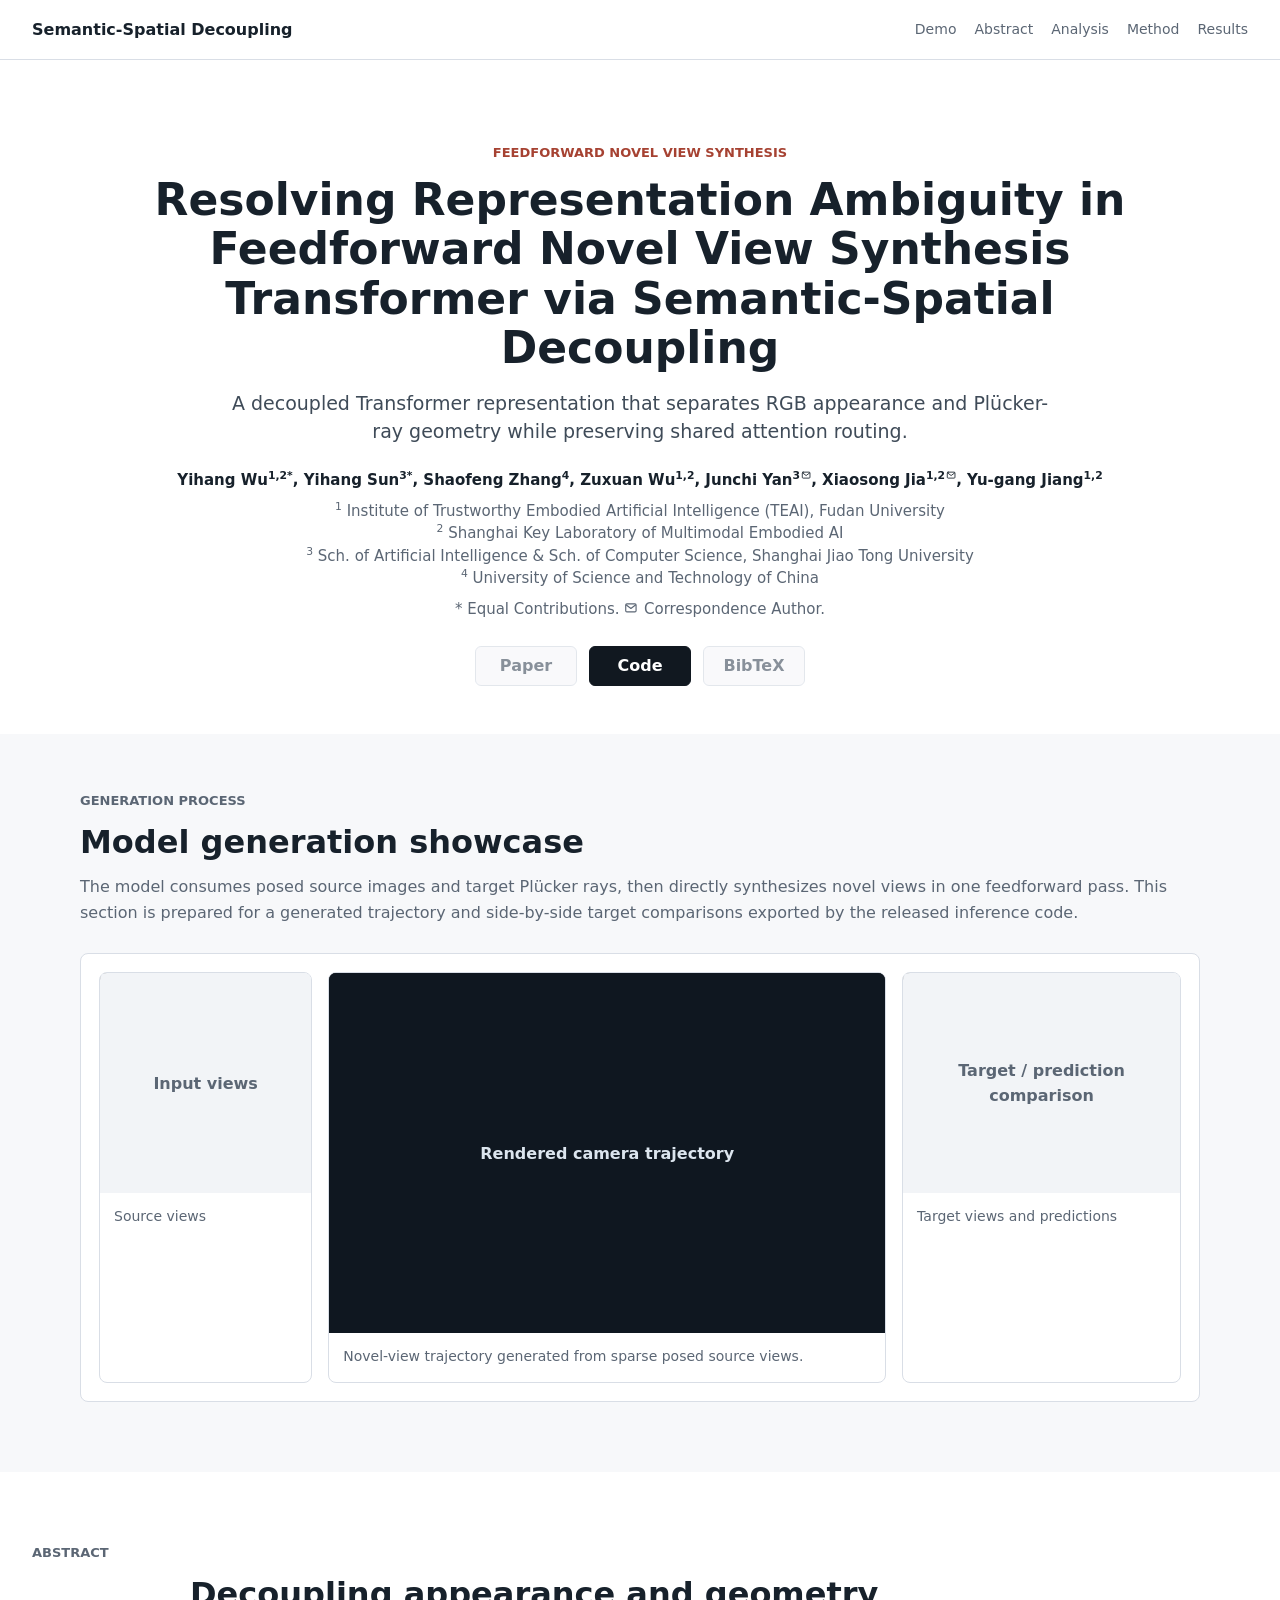
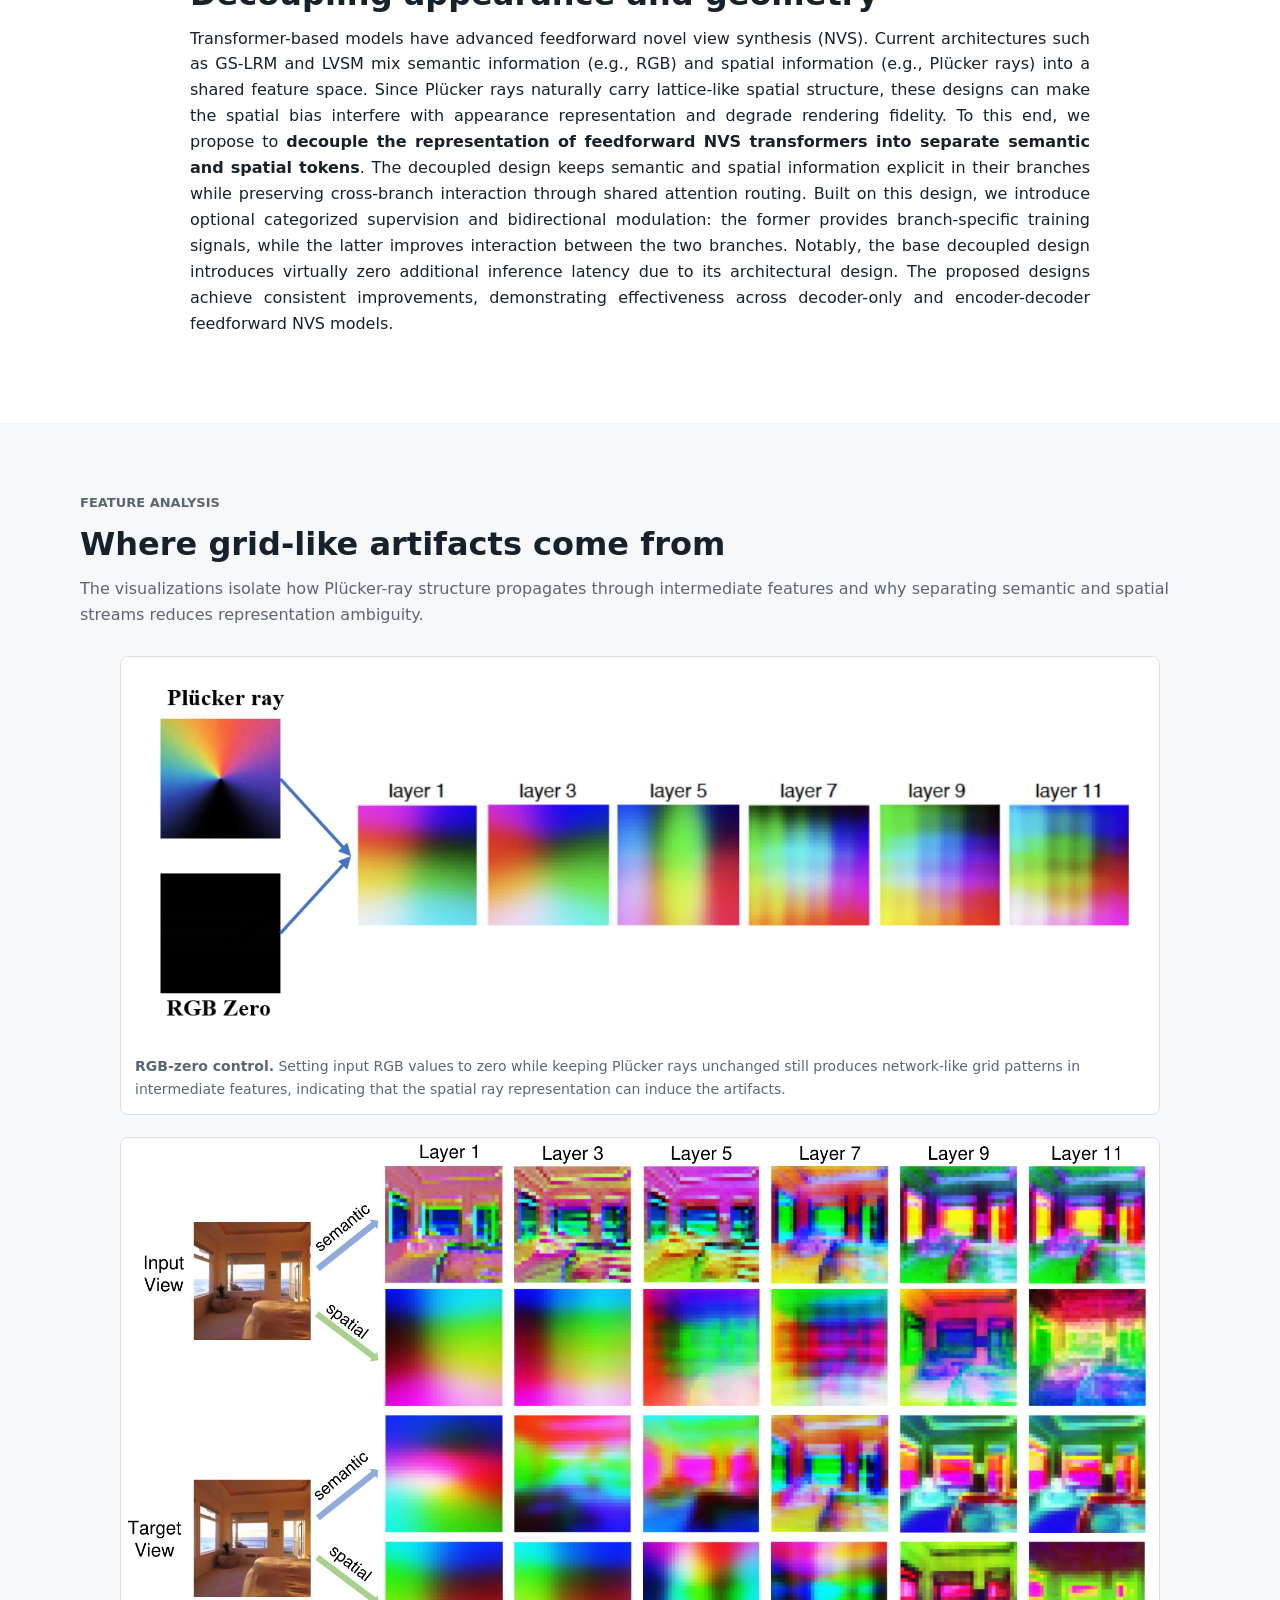
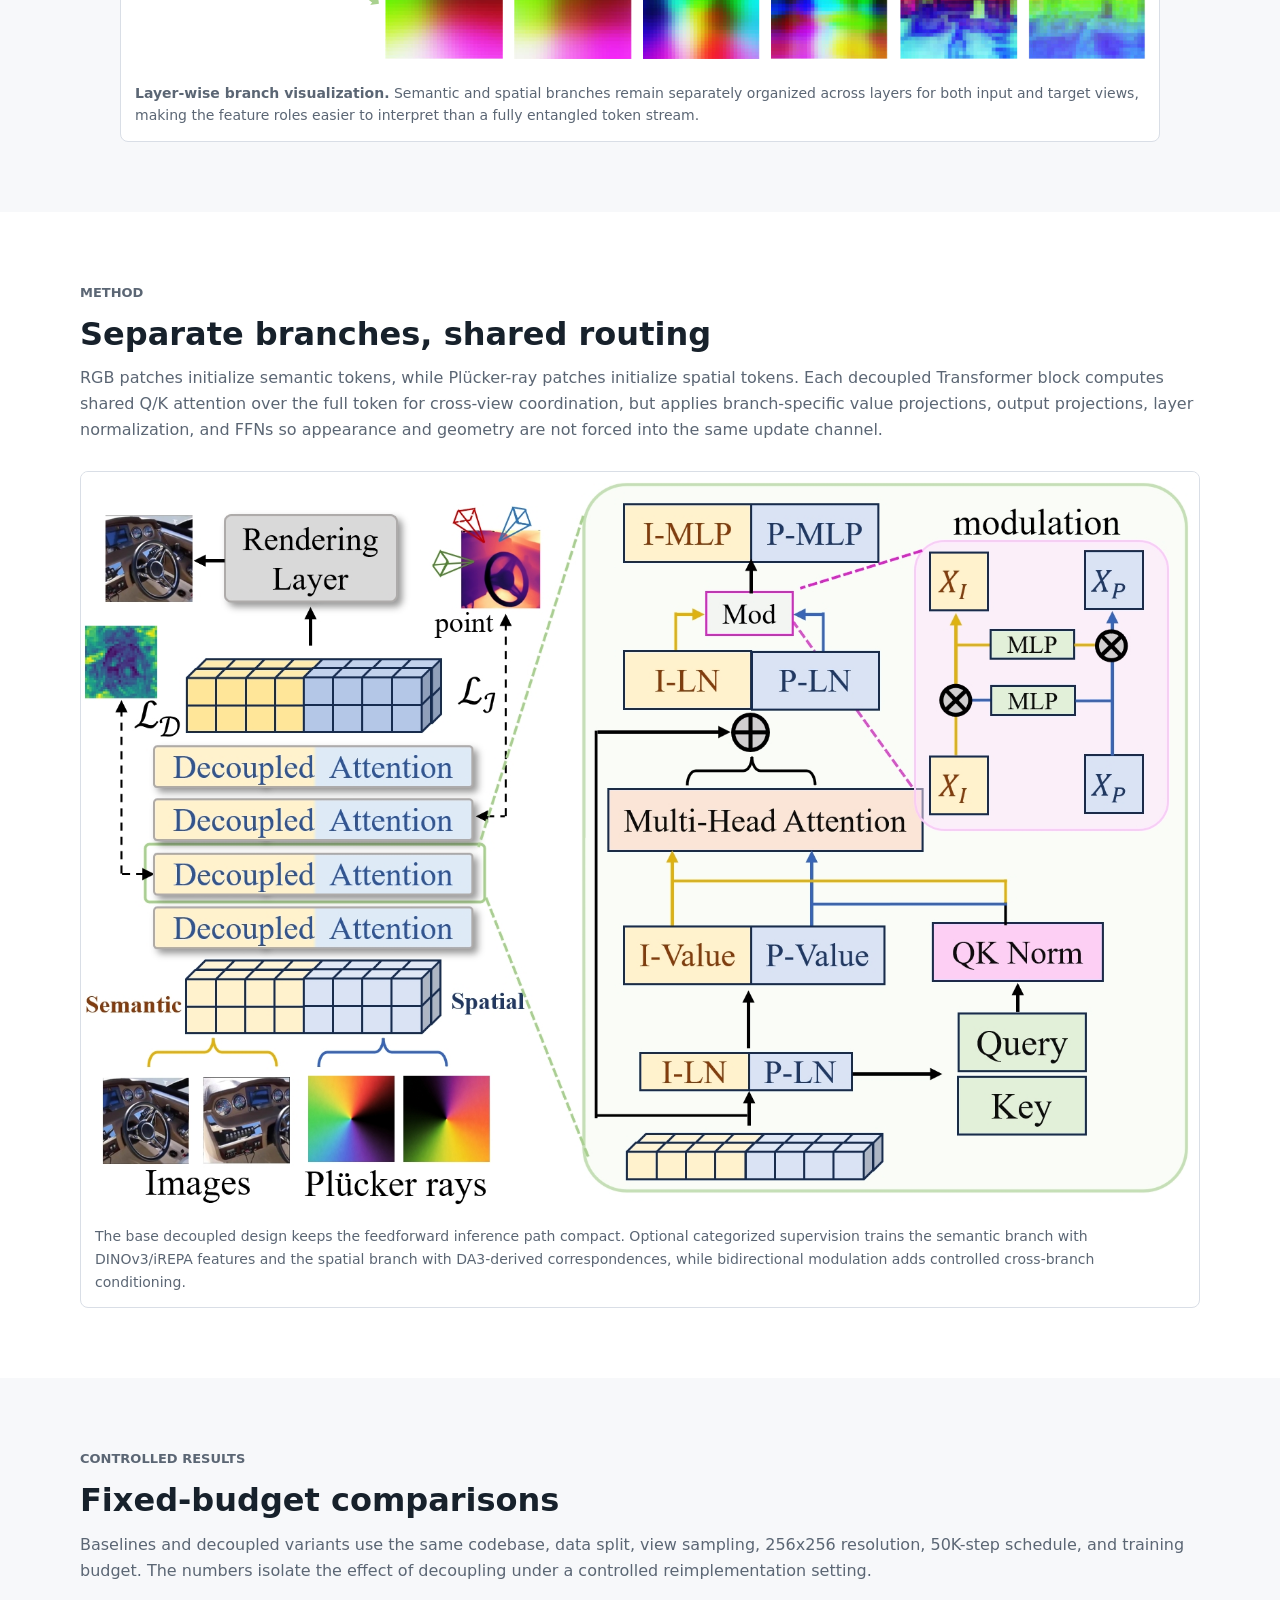
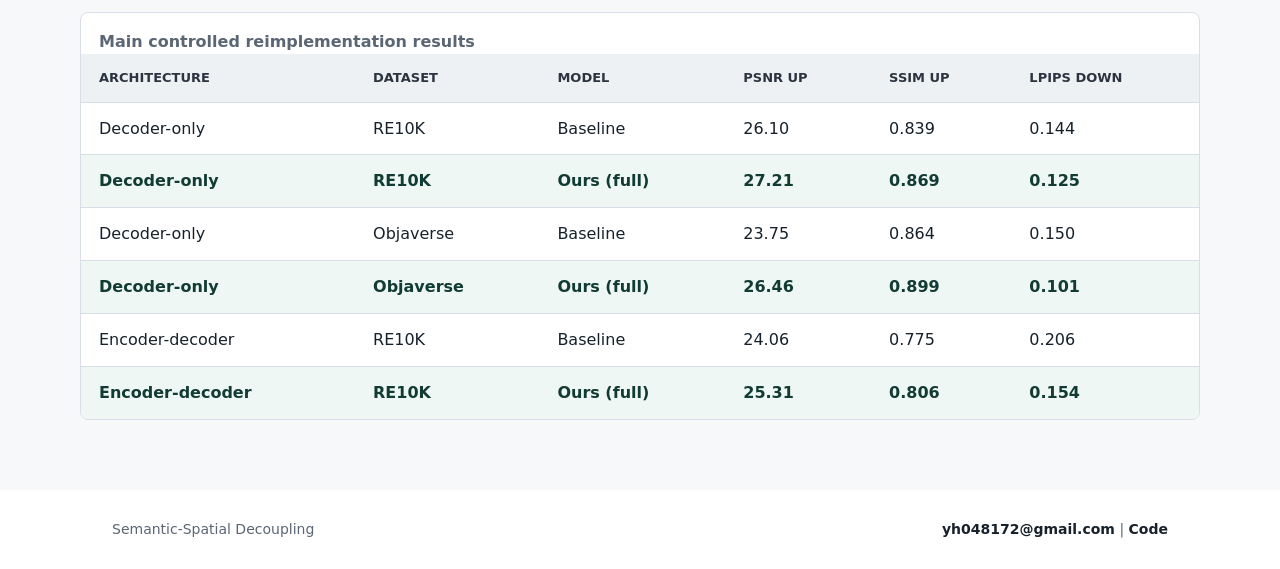
==== index.html @ 963e6663 "docs: publish simplified demo page" ====
<!doctype html>
<html lang="en">
  <head>
    <meta charset="utf-8">
    <meta name="viewport" content="width=device-width, initial-scale=1">
    <title>Semantic-Spatial Decoupling</title>
    <meta
      name="description"
      content="Semantic-Spatial Decoupling in feedforward novel view synthesis transformers."
    >
    <link rel="icon" href="data:,">
    <link rel="stylesheet" href="style.css">
  </head>
  <body>
    <header class="site-header" aria-label="Site navigation">
      <a class="brand" href="#top">Semantic-Spatial Decoupling</a>
      <nav>
        <a href="#demo">Demo</a>
        <a href="#abstract">Abstract</a>
        <a href="#analysis">Analysis</a>
        <a href="#method">Method</a>
        <a href="#results">Results</a>
      </nav>
    </header>

    <main id="top">
      <section class="hero" aria-labelledby="hero-title">
        <div class="hero-inner">
          <p class="eyebrow">Feedforward novel view synthesis</p>
          <h1 id="hero-title">
            Resolving Representation Ambiguity in Feedforward Novel View Synthesis Transformer via Semantic-Spatial Decoupling
          </h1>
          <p class="subtitle">
            A decoupled Transformer representation that separates RGB appearance and Pl&uuml;cker-ray geometry while preserving shared attention routing.
          </p>
          <div class="author-block" aria-label="Authors and affiliations">
            <p class="author-list">
              Yihang Wu<sup>1,2*</sup>, Yihang Sun<sup>3*</sup>, Shaofeng Zhang<sup>4</sup>, Zuxuan Wu<sup>1,2</sup>, Junchi Yan<sup>3<span class="corr-envelope" aria-label="Correspondence Author"><svg viewBox="0 0 24 24" aria-hidden="true"><rect x="3" y="5" width="18" height="14" rx="2"></rect><path d="M4 7l8 6 8-6"></path></svg></span></sup>, Xiaosong Jia<sup>1,2<span class="corr-envelope" aria-label="Correspondence Author"><svg viewBox="0 0 24 24" aria-hidden="true"><rect x="3" y="5" width="18" height="14" rx="2"></rect><path d="M4 7l8 6 8-6"></path></svg></span></sup>, Yu-gang Jiang<sup>1,2</sup>
            </p>
            <p class="affiliation-list">
              <sup>1</sup> Institute of Trustworthy Embodied Artificial Intelligence (TEAI), Fudan University<br>
              <sup>2</sup> Shanghai Key Laboratory of Multimodal Embodied AI<br>
              <sup>3</sup> Sch. of Artificial Intelligence &amp; Sch. of Computer Science, Shanghai Jiao Tong University<br>
              <sup>4</sup> University of Science and Technology of China
            </p>
            <p class="contribution-note">* Equal Contributions. <span class="corr-envelope note-envelope" aria-label="Correspondence Author"><svg viewBox="0 0 24 24" aria-hidden="true"><rect x="3" y="5" width="18" height="14" rx="2"></rect><path d="M4 7l8 6 8-6"></path></svg></span> Correspondence Author.</p>
          </div>
          <div class="hero-actions" aria-label="Project links">
            <button class="action secondary" type="button" disabled>Paper</button>
            <a class="action primary" href="https://github.com/hangzay/ssd_lvsm">Code</a>
            <button class="action secondary" type="button" disabled>BibTeX</button>
          </div>
        </div>
      </section>

      <section id="demo" class="section demo-section">
        <div class="section-heading">
          <p class="section-kicker">Generation Process</p>
          <h2>Model generation showcase</h2>
          <p>
            The model consumes posed source images and target Pl&uuml;cker rays, then directly synthesizes novel views in one feedforward pass. This section is prepared for a generated trajectory and side-by-side target comparisons exported by the released inference code.
          </p>
        </div>
        <div class="demo-shell" aria-label="Generation process viewer">
          <div class="demo-grid">
            <figure class="media-card input-card">
              <div class="media-surface image-surface">
                <img id="demoInput" alt="Input source views">
                <div class="media-placeholder" id="demoInputPlaceholder">Input views</div>
              </div>
              <figcaption>Source views</figcaption>
            </figure>
            <figure class="media-card video-card">
              <div class="media-surface video-surface">
                <video id="demoVideo" controls muted loop playsinline></video>
                <div class="media-placeholder" id="demoVideoPlaceholder">Rendered camera trajectory</div>
              </div>
              <figcaption id="demoCaption">Novel-view generation</figcaption>
            </figure>
            <figure class="media-card comparison-card">
              <div class="media-surface image-surface">
                <img id="demoComparison" alt="Ground truth and prediction comparison">
                <div class="media-placeholder" id="demoComparisonPlaceholder">Target / prediction comparison</div>
              </div>
              <figcaption>Target views and predictions</figcaption>
            </figure>
          </div>
        </div>
      </section>

      <section id="abstract" class="section narrow">
        <p class="section-kicker">Abstract</p>
        <h2>Decoupling appearance and geometry</h2>
        <p class="abstract-text">
          Transformer-based models have advanced feedforward novel view synthesis (NVS). Current architectures such as GS-LRM and LVSM mix semantic information (e.g., RGB) and spatial information (e.g., Pl&uuml;cker rays) into a shared feature space. Since Pl&uuml;cker rays naturally carry lattice-like spatial structure, these designs can make the spatial bias interfere with appearance representation and degrade rendering fidelity. To this end, we propose to <strong>decouple the representation of feedforward NVS transformers into separate semantic and spatial tokens</strong>. The decoupled design keeps semantic and spatial information explicit in their branches while preserving cross-branch interaction through shared attention routing. Built on this design, we introduce optional categorized supervision and bidirectional modulation: the former provides branch-specific training signals, while the latter improves interaction between the two branches. Notably, the base decoupled design introduces virtually zero additional inference latency due to its architectural design. The proposed designs achieve consistent improvements, demonstrating effectiveness across decoder-only and encoder-decoder feedforward NVS models.
        </p>
      </section>

      <section id="analysis" class="section muted">
        <div class="section-heading">
          <p class="section-kicker">Feature Analysis</p>
          <h2>Where grid-like artifacts come from</h2>
          <p>
            The visualizations isolate how Pl&uuml;cker-ray structure propagates through intermediate features and why separating semantic and spatial streams reduces representation ambiguity.
          </p>
        </div>
        <div class="analysis-stack">
          <figure class="figure analysis-figure">
            <img src="assets/rgb0.png" alt="RGB-zero Plucker-ray control feature visualization">
            <figcaption>
              <strong>RGB-zero control.</strong> Setting input RGB values to zero while keeping Pl&uuml;cker rays unchanged still produces network-like grid patterns in intermediate features, indicating that the spatial ray representation can induce the artifacts.
            </figcaption>
          </figure>
          <figure class="figure analysis-figure">
            <img src="assets/full-vis.png" alt="Layer-wise semantic and spatial feature visualization">
            <figcaption>
              <strong>Layer-wise branch visualization.</strong> Semantic and spatial branches remain separately organized across layers for both input and target views, making the feature roles easier to interpret than a fully entangled token stream.
            </figcaption>
          </figure>
        </div>
      </section>

      <section id="method" class="section">
        <div class="section-heading">
          <p class="section-kicker">Method</p>
          <h2>Separate branches, shared routing</h2>
          <p>
            RGB patches initialize semantic tokens, while Pl&uuml;cker-ray patches initialize spatial tokens. Each decoupled Transformer block computes shared Q/K attention over the full token for cross-view coordination, but applies branch-specific value projections, output projections, layer normalization, and FFNs so appearance and geometry are not forced into the same update channel.
          </p>
        </div>
        <figure class="figure">
          <img src="assets/model.png" alt="Semantic-Spatial Decoupling architecture diagram">
          <figcaption>
            The base decoupled design keeps the feedforward inference path compact. Optional categorized supervision trains the semantic branch with DINOv3/iREPA features and the spatial branch with DA3-derived correspondences, while bidirectional modulation adds controlled cross-branch conditioning.
          </figcaption>
        </figure>
      </section>

      <section id="results" class="section muted">
        <div class="section-heading">
          <p class="section-kicker">Controlled Results</p>
          <h2>Fixed-budget comparisons</h2>
          <p>
            Baselines and decoupled variants use the same codebase, data split, view sampling, 256x256 resolution, 50K-step schedule, and training budget. The numbers isolate the effect of decoupling under a controlled reimplementation setting.
          </p>
        </div>

        <div class="table-wrap" role="region" aria-label="Main controlled reimplementation results" tabindex="0">
          <table>
            <caption>Main controlled reimplementation results</caption>
            <thead>
              <tr>
                <th>Architecture</th>
                <th>Dataset</th>
                <th>Model</th>
                <th>PSNR up</th>
                <th>SSIM up</th>
                <th>LPIPS down</th>
              </tr>
            </thead>
            <tbody>
              <tr>
                <td>Decoder-only</td>
                <td>RE10K</td>
                <td>Baseline</td>
                <td>26.10</td>
                <td>0.839</td>
                <td>0.144</td>
              </tr>
              <tr class="ours">
                <td>Decoder-only</td>
                <td>RE10K</td>
                <td>Ours (full)</td>
                <td>27.21</td>
                <td>0.869</td>
                <td>0.125</td>
              </tr>
              <tr>
                <td>Decoder-only</td>
                <td>Objaverse</td>
                <td>Baseline</td>
                <td>23.75</td>
                <td>0.864</td>
                <td>0.150</td>
              </tr>
              <tr class="ours">
                <td>Decoder-only</td>
                <td>Objaverse</td>
                <td>Ours (full)</td>
                <td>26.46</td>
                <td>0.899</td>
                <td>0.101</td>
              </tr>
              <tr>
                <td>Encoder-decoder</td>
                <td>RE10K</td>
                <td>Baseline</td>
                <td>24.06</td>
                <td>0.775</td>
                <td>0.206</td>
              </tr>
              <tr class="ours">
                <td>Encoder-decoder</td>
                <td>RE10K</td>
                <td>Ours (full)</td>
                <td>25.31</td>
                <td>0.806</td>
                <td>0.154</td>
              </tr>
            </tbody>
          </table>
        </div>
      </section>
    </main>

    <footer class="site-footer">
      <p>Semantic-Spatial Decoupling</p>
      <p>
        <a href="mailto:yh048172@gmail.com">yh048172@gmail.com</a>
        <span aria-hidden="true">|</span>
        <a href="https://github.com/hangzay/ssd_lvsm">Code</a>
      </p>
    </footer>
    <script src="demo.js"></script>
  </body>
</html>
---- style.css ----
:root {
  --bg: #ffffff;
  --surface: #f7f8fa;
  --surface-strong: #eef1f4;
  --line: #d9dee6;
  --text: #17212b;
  --muted: #5b6674;
  --muted-strong: #3f4b58;
  --green: #0b7564;
  --blue: #245fa8;
  --red: #a64232;
  --ink: #111820;
}

* {
  box-sizing: border-box;
}

html {
  scroll-behavior: smooth;
}

body {
  margin: 0;
  background: var(--bg);
  color: var(--text);
  font-family: Inter, ui-sans-serif, system-ui, -apple-system, BlinkMacSystemFont, "Segoe UI", sans-serif;
  font-size: 16px;
  line-height: 1.62;
}

a {
  color: inherit;
}

img,
video {
  display: block;
  max-width: 100%;
}

.site-header {
  position: sticky;
  top: 0;
  z-index: 20;
  display: flex;
  align-items: center;
  justify-content: space-between;
  gap: 24px;
  min-height: 60px;
  padding: 0 32px;
  background: rgba(255, 255, 255, 0.96);
  border-bottom: 1px solid var(--line);
  backdrop-filter: blur(10px);
}

.brand {
  flex: 0 0 auto;
  color: var(--text);
  font-weight: 800;
  text-decoration: none;
}

nav {
  display: flex;
  align-items: center;
  justify-content: flex-end;
  gap: 18px;
  color: var(--muted);
  font-size: 14px;
  white-space: nowrap;
}

nav a {
  text-decoration: none;
}

nav a:hover {
  color: var(--text);
}

.hero {
  padding: 82px 32px 48px;
  background: var(--bg);
}

.hero-inner,
.section > *,
.site-footer {
  max-width: 1120px;
  margin-left: auto;
  margin-right: auto;
}

.hero-inner {
  text-align: center;
}

.eyebrow,
.section-kicker {
  margin: 0 0 12px;
  color: var(--red);
  font-size: 13px;
  font-weight: 800;
  letter-spacing: 0;
  text-transform: uppercase;
}

h1,
h2,
h3,
p {
  margin-top: 0;
}

h1 {
  max-width: 1040px;
  margin: 0 auto 18px;
  font-size: 44px;
  line-height: 1.12;
  font-weight: 800;
}

.subtitle {
  max-width: 820px;
  margin: 0 auto 24px;
  color: var(--muted-strong);
  font-size: 19px;
  line-height: 1.45;
}

.author-block {
  max-width: 1000px;
  margin: 0 auto 26px;
  color: var(--muted);
  font-size: 15px;
  line-height: 1.5;
}

.author-list {
  margin-bottom: 8px;
  color: var(--text);
  font-weight: 750;
}

.author-list sup,
.affiliation-list sup {
  font-size: 0.72em;
  line-height: 0;
}

.corr-envelope {
  display: inline-flex;
  width: 0.95em;
  height: 0.95em;
  margin-left: 0.08em;
  vertical-align: -0.12em;
  color: currentColor;
}

.corr-envelope svg {
  width: 100%;
  height: 100%;
  fill: none;
  stroke: currentColor;
  stroke-width: 2;
  stroke-linecap: round;
  stroke-linejoin: round;
}

.note-envelope {
  width: 0.92em;
  height: 0.92em;
  margin: 0 0.08em 0 0;
  vertical-align: -0.08em;
}

.affiliation-list {
  margin-bottom: 8px;
}

.contribution-note {
  margin-bottom: 0;
}

.hero-actions {
  display: flex;
  flex-wrap: wrap;
  justify-content: center;
  gap: 12px;
}

.action {
  display: inline-flex;
  align-items: center;
  justify-content: center;
  min-width: 102px;
  min-height: 40px;
  padding: 0 18px;
  border: 1px solid var(--line);
  border-radius: 6px;
  font: inherit;
  font-weight: 750;
  text-decoration: none;
}

.action.primary {
  border-color: var(--ink);
  background: var(--ink);
  color: #ffffff;
}

.action.secondary {
  background: var(--surface);
  color: var(--muted);
  cursor: default;
}

.action:disabled {
  opacity: 0.72;
}

.section {
  padding: 70px 32px;
}

.section.narrow > * {
  max-width: 900px;
}

.muted {
  background: var(--surface);
}

.section-heading {
  margin-bottom: 28px;
}

h2 {
  margin-bottom: 12px;
  font-size: 32px;
  line-height: 1.2;
}

.section-heading p,
.section.narrow p {
  color: var(--muted);
}

.abstract-text {
  color: var(--text) !important;
  text-align: justify;
  text-justify: inter-word;
  hyphens: auto;
}

.demo-section {
  padding-top: 56px;
  background: var(--surface);
}

.demo-shell {
  border: 1px solid var(--line);
  border-radius: 8px;
  background: #ffffff;
  padding: 18px;
}

.demo-grid {
  display: grid;
  grid-template-columns: minmax(170px, 0.65fr) minmax(0, 1.7fr) minmax(190px, 0.85fr);
  gap: 16px;
  align-items: stretch;
}

.media-card {
  display: flex;
  min-width: 0;
  margin: 0;
  flex-direction: column;
  overflow: hidden;
  border: 1px solid var(--line);
  border-radius: 8px;
  background: #ffffff;
}

.media-surface {
  position: relative;
  display: flex;
  min-height: 220px;
  align-items: center;
  justify-content: center;
  overflow: hidden;
  background: #f2f4f7;
}

.video-surface {
  min-height: 360px;
  background: #0f1720;
}

.media-surface img,
.media-surface video {
  width: 100%;
  height: 100%;
  object-fit: contain;
}

.video-surface video {
  min-height: 360px;
  background: #0f1720;
}

.media-placeholder {
  position: absolute;
  inset: 0;
  display: flex;
  align-items: center;
  justify-content: center;
  padding: 20px;
  color: var(--muted);
  text-align: center;
  background: #f2f4f7;
  font-weight: 750;
}

.video-surface .media-placeholder {
  color: #dce5ee;
  background: #0f1720;
}

.media-surface.has-media .media-placeholder {
  display: none;
}

figcaption {
  padding: 12px 14px 14px;
  color: var(--muted);
  font-size: 14px;
}

.analysis-stack {
  display: grid;
  gap: 22px;
}

.figure {
  margin-top: 0;
  margin-bottom: 0;
  overflow: hidden;
  border: 1px solid var(--line);
  border-radius: 8px;
  background: #ffffff;
}

.figure img {
  width: 100%;
  background: #ffffff;
}

.analysis-figure:first-child img {
  padding: 18px;
}

.table-wrap {
  overflow-x: auto;
  border: 1px solid var(--line);
  border-radius: 8px;
  background: #ffffff;
}

table {
  width: 100%;
  min-width: 720px;
  border-collapse: collapse;
}

caption {
  padding: 16px 18px 0;
  text-align: left;
  color: var(--muted);
  font-weight: 750;
}

th,
td {
  padding: 13px 18px;
  border-bottom: 1px solid var(--line);
  text-align: left;
  vertical-align: top;
}

th {
  background: var(--surface-strong);
  color: #2c3440;
  font-size: 13px;
  text-transform: uppercase;
}

tbody tr:last-child td {
  border-bottom: 0;
}

.ours td {
  background: #eef7f3;
  color: #123b34;
  font-weight: 750;
}

.site-footer {
  display: flex;
  justify-content: space-between;
  gap: 24px;
  padding: 28px 32px;
  color: var(--muted);
  font-size: 14px;
}

.site-footer p {
  margin: 0;
}

.site-footer a {
  color: var(--text);
  font-weight: 750;
  text-decoration: none;
}

@media (max-width: 980px) {
  .demo-grid {
    grid-template-columns: 1fr;
  }

  .input-card,
  .comparison-card {
    max-width: none;
  }
}

@media (max-width: 900px) {
  .site-header {
    align-items: flex-start;
    flex-direction: column;
    padding: 14px 22px;
  }

  nav {
    width: 100%;
    flex-wrap: wrap;
    justify-content: flex-start;
    gap: 14px;
    white-space: normal;
  }

  .hero {
    padding: 64px 22px 42px;
  }

  .section {
    padding: 54px 22px;
  }

  h1 {
    font-size: 34px;
  }

  h2 {
    font-size: 27px;
  }

  .subtitle {
    font-size: 17px;
  }

  .site-footer {
    flex-direction: column;
  }
}

@media (max-width: 560px) {
  body {
    font-size: 15px;
  }

  .brand {
    line-height: 1.25;
  }

  nav {
    font-size: 13px;
  }

  h1 {
    font-size: 28px;
  }

  .action {
    min-width: 94px;
    min-height: 38px;
    padding: 0 14px;
  }

  .demo-shell {
    padding: 12px;
  }

  .video-surface,
  .video-surface video {
    min-height: 260px;
  }

  .abstract-text {
    text-align: left;
    hyphens: none;
  }

  th,
  td {
    padding: 11px 13px;
  }
}
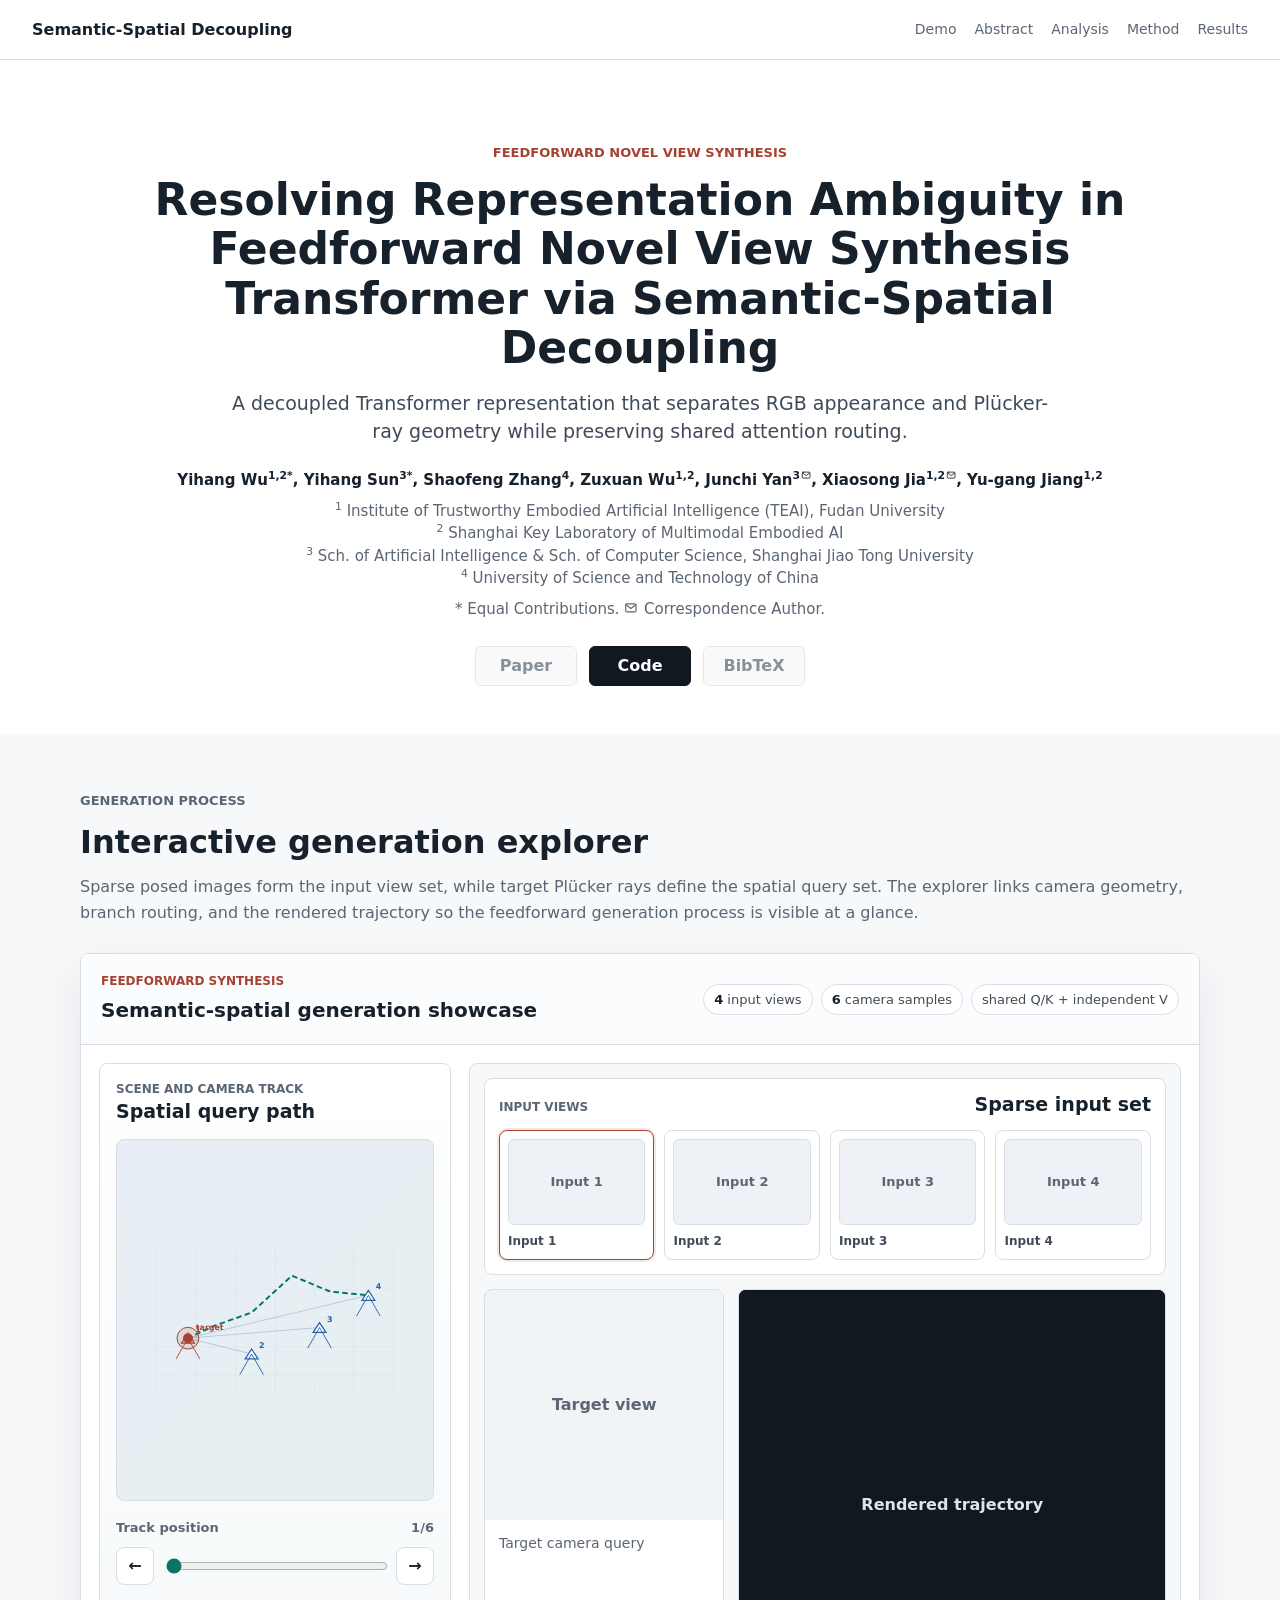
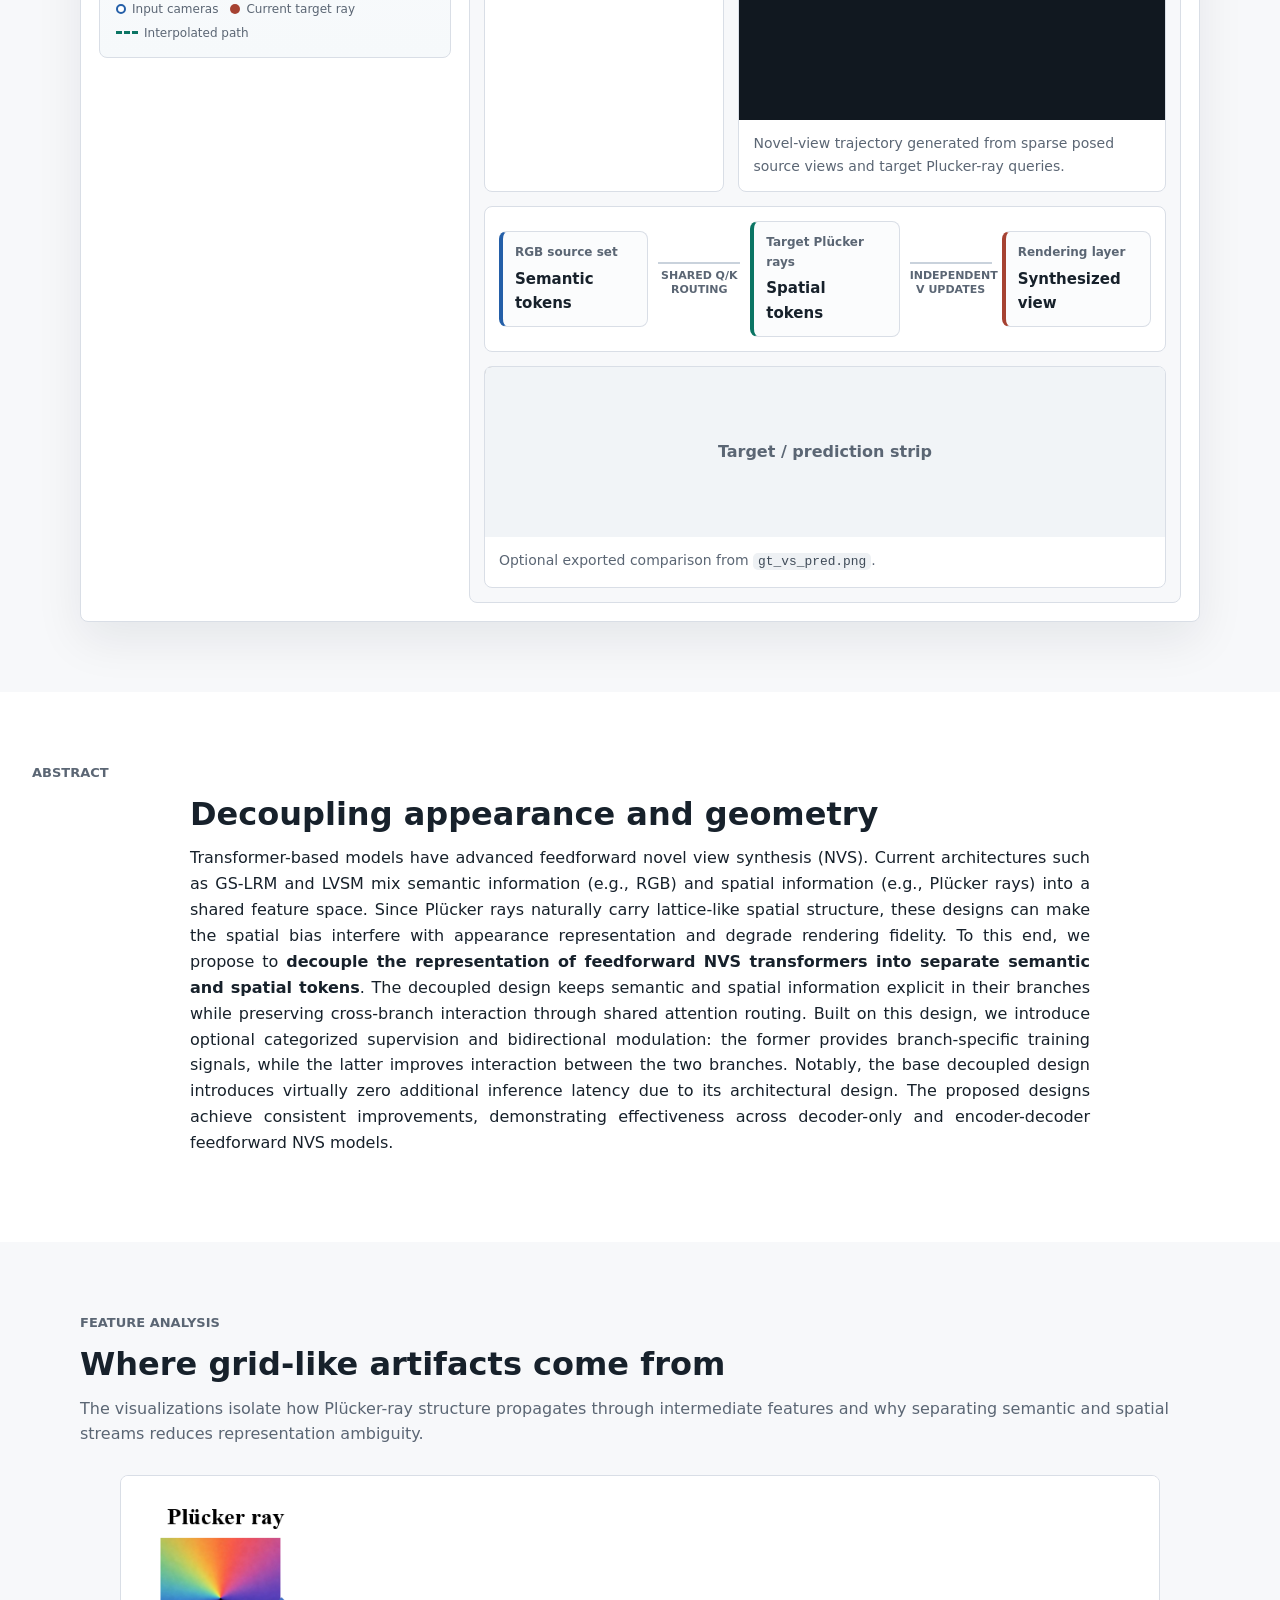
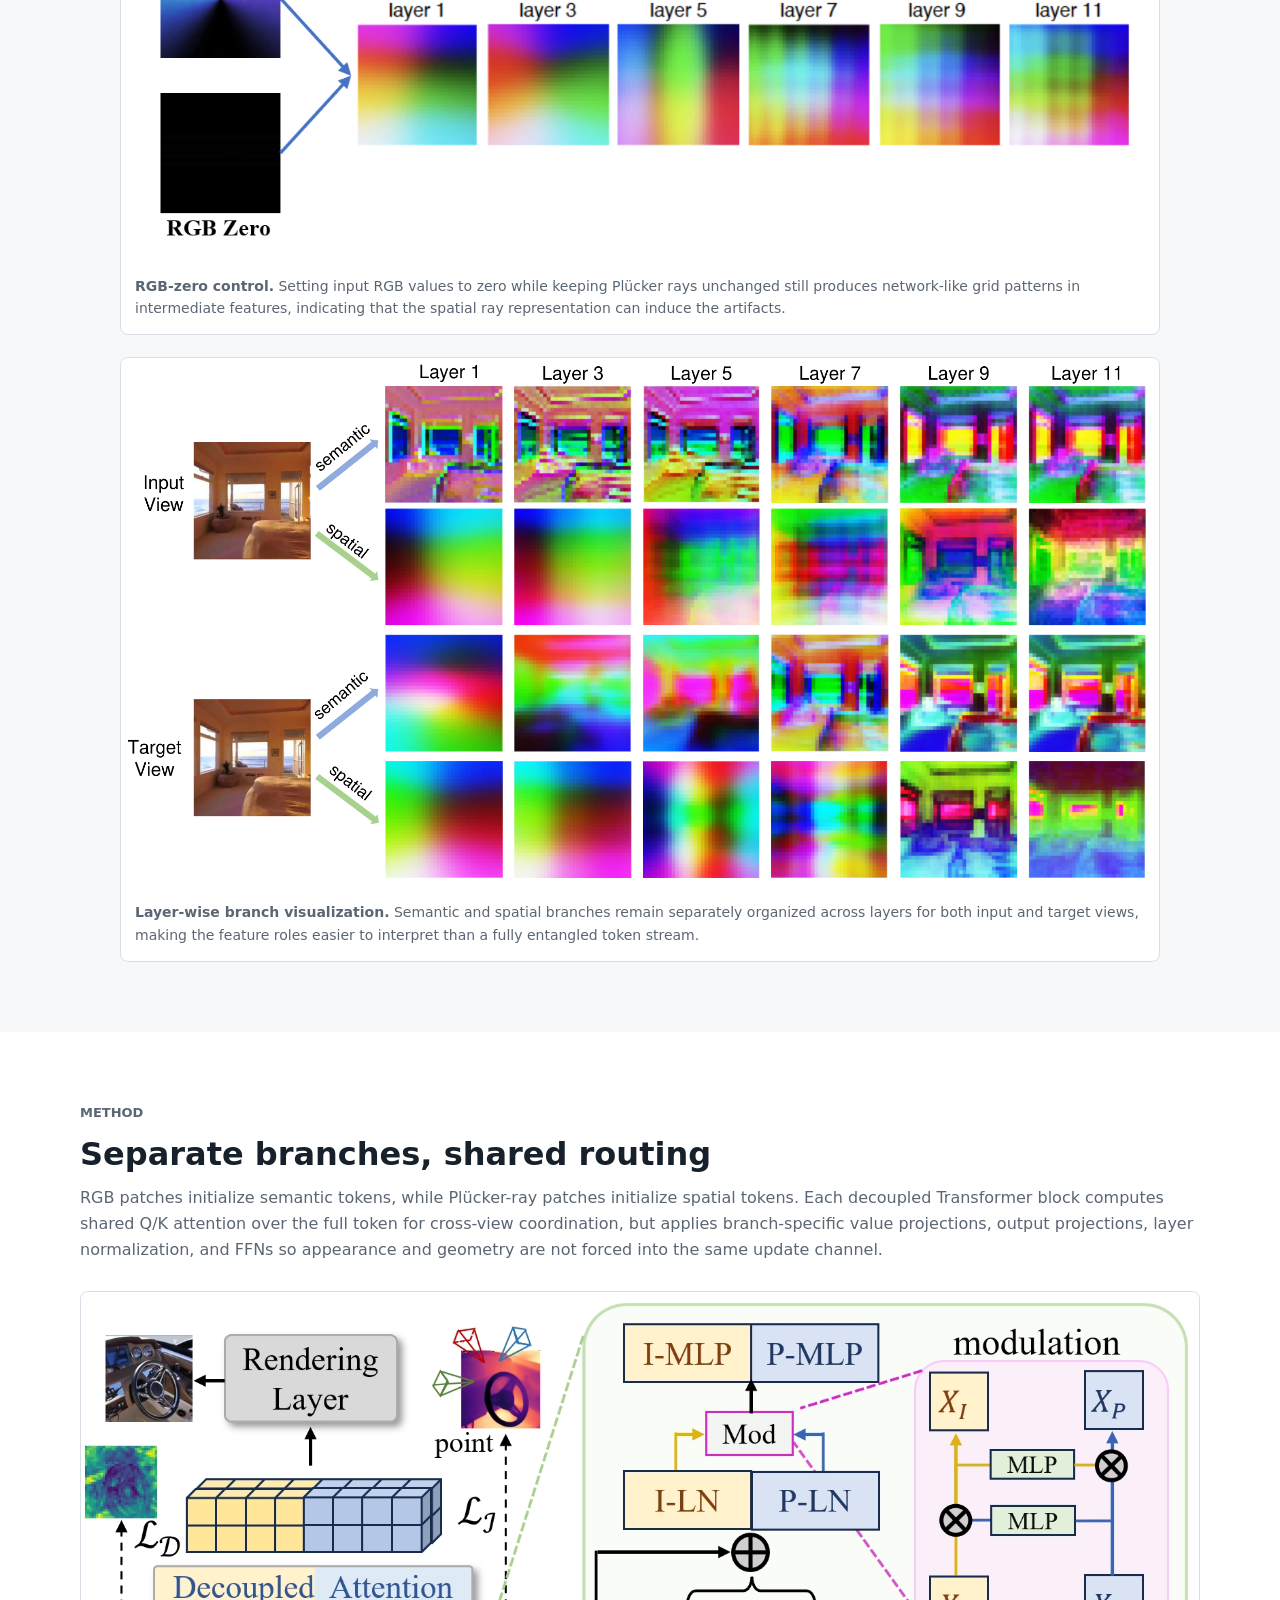
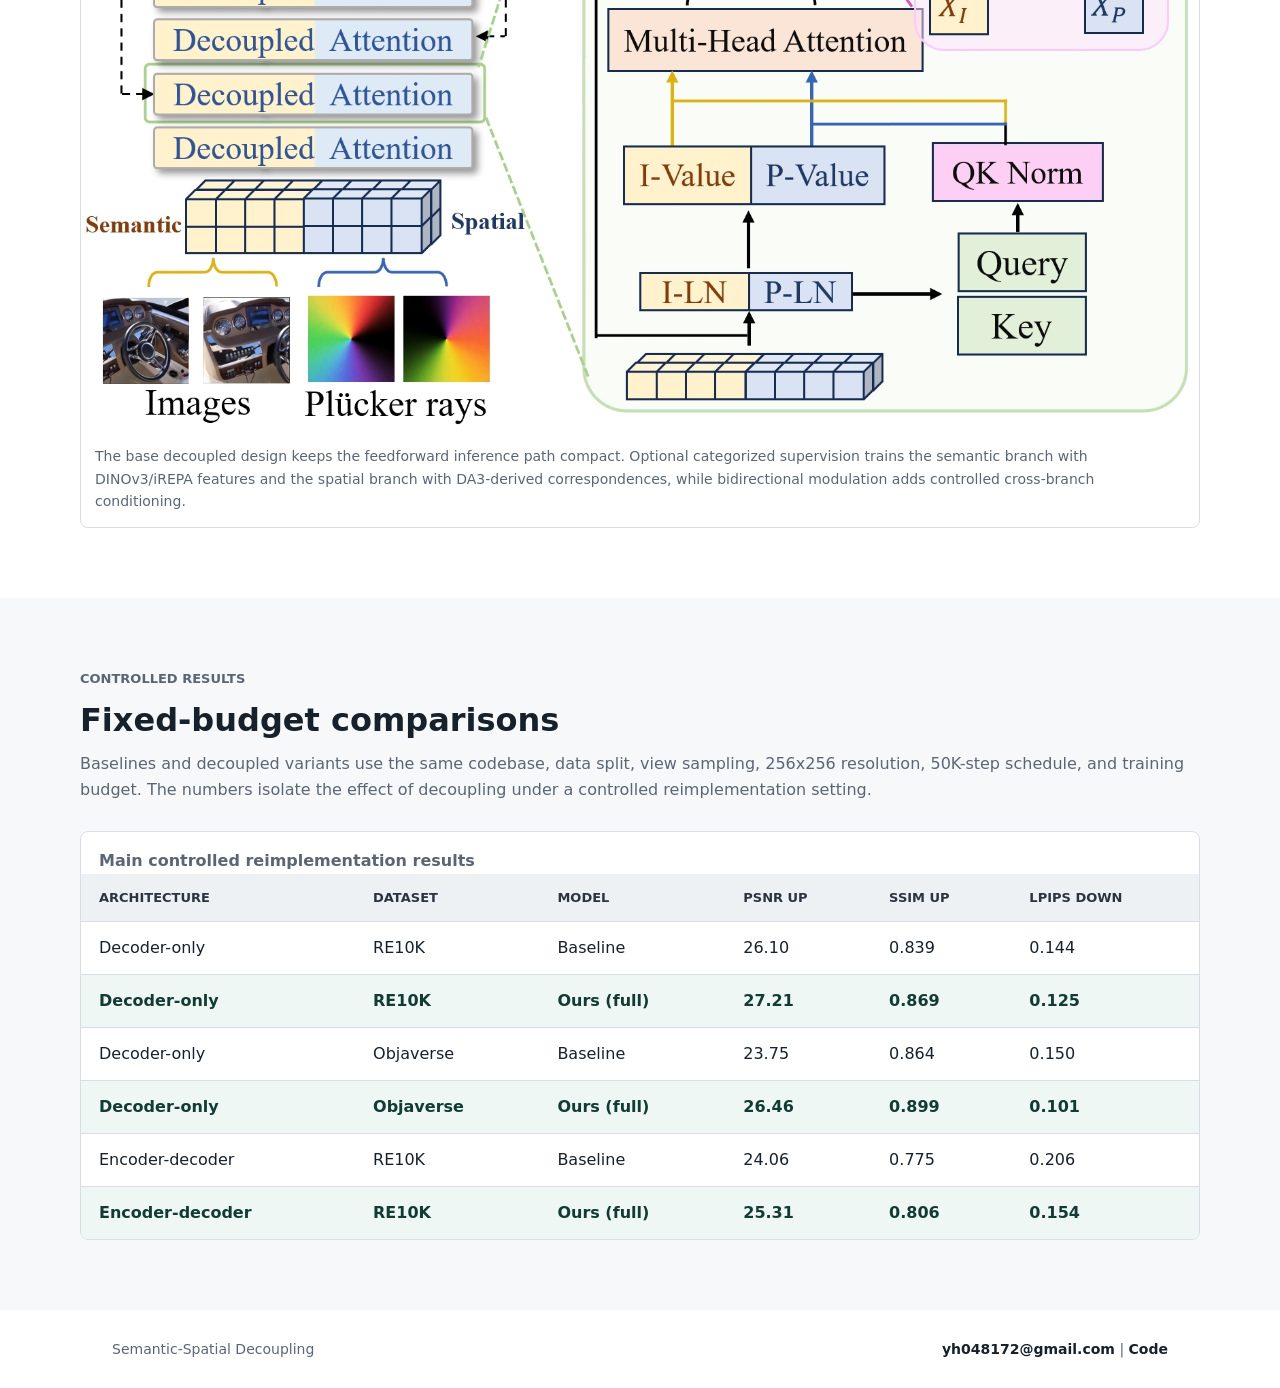
==== commit 7e389ee5: "docs: publish enhanced demo explorer" ====
--- a/index.html
+++ b/index.html
@@ -56,34 +56,105 @@
       <section id="demo" class="section demo-section">
         <div class="section-heading">
           <p class="section-kicker">Generation Process</p>
-          <h2>Model generation showcase</h2>
-          <p>
-            The model consumes posed source images and target Pl&uuml;cker rays, then directly synthesizes novel views in one feedforward pass. This section is prepared for a generated trajectory and side-by-side target comparisons exported by the released inference code.
-          </p>
-        </div>
-        <div class="demo-shell" aria-label="Generation process viewer">
-          <div class="demo-grid">
-            <figure class="media-card input-card">
-              <div class="media-surface image-surface">
-                <img id="demoInput" alt="Input source views">
-                <div class="media-placeholder" id="demoInputPlaceholder">Input views</div>
-              </div>
-              <figcaption>Source views</figcaption>
-            </figure>
-            <figure class="media-card video-card">
-              <div class="media-surface video-surface">
-                <video id="demoVideo" controls muted loop playsinline></video>
-                <div class="media-placeholder" id="demoVideoPlaceholder">Rendered camera trajectory</div>
-              </div>
-              <figcaption id="demoCaption">Novel-view generation</figcaption>
-            </figure>
-            <figure class="media-card comparison-card">
-              <div class="media-surface image-surface">
-                <img id="demoComparison" alt="Ground truth and prediction comparison">
-                <div class="media-placeholder" id="demoComparisonPlaceholder">Target / prediction comparison</div>
-              </div>
-              <figcaption>Target views and predictions</figcaption>
-            </figure>
+          <h2>Interactive generation explorer</h2>
+          <p>
+            Sparse posed images form the input view set, while target Pl&uuml;cker rays define the spatial query set. The explorer links camera geometry, branch routing, and the rendered trajectory so the feedforward generation process is visible at a glance.
+          </p>
+        </div>
+        <div class="generation-explorer" aria-label="Interactive generation explorer">
+          <div class="explorer-toolbar">
+            <div>
+              <p class="toolbar-label">Feedforward synthesis</p>
+              <p class="toolbar-title" id="demoTitle">Semantic-spatial generation showcase</p>
+            </div>
+            <div class="toolbar-stats" aria-label="Demo metadata">
+              <span><strong id="demoViewCount">0</strong> input views</span>
+              <span><strong id="demoFrameCount">0</strong> camera samples</span>
+              <span>shared Q/K + independent V</span>
+            </div>
+          </div>
+
+          <div class="explorer-layout">
+            <aside class="camera-panel" aria-label="Spatial camera visualization">
+              <div class="panel-heading">
+                <p class="panel-kicker">Scene and camera track</p>
+                <h3>Spatial query path</h3>
+              </div>
+              <div class="spatial-map">
+                <svg id="cameraMap" viewBox="0 0 640 420" role="img" aria-label="Camera positions and target trajectory"></svg>
+                <div class="map-placeholder" id="cameraMapPlaceholder">Camera geometry is drawn from the demo manifest.</div>
+              </div>
+              <div class="track-controls" aria-label="Track position controls">
+                <button class="icon-button" id="trackBack" type="button" aria-label="Previous camera position">
+                  <span aria-hidden="true">&larr;</span>
+                </button>
+                <label class="track-slider-label" for="trackSlider">
+                  <span>Track position</span>
+                  <strong id="trackPosition">0</strong>
+                </label>
+                <input id="trackSlider" type="range" min="0" max="0" value="0">
+                <button class="icon-button" id="trackForward" type="button" aria-label="Next camera position">
+                  <span aria-hidden="true">&rarr;</span>
+                </button>
+              </div>
+              <div class="map-legend" aria-label="Camera legend">
+                <span><i class="legend-dot input-dot"></i>Input cameras</span>
+                <span><i class="legend-dot target-dot"></i>Current target ray</span>
+                <span><i class="legend-line"></i>Interpolated path</span>
+              </div>
+            </aside>
+
+            <div class="stage-panel">
+              <div class="input-deck">
+                <div class="panel-heading compact">
+                  <p class="panel-kicker">Input views</p>
+                  <h3>Sparse input set</h3>
+                </div>
+                <div class="input-view-grid" id="inputViewGrid" aria-label="Input source views"></div>
+              </div>
+
+              <div class="view-stage">
+                <figure class="target-card">
+                  <div class="media-frame image-frame">
+                    <img id="targetImage" alt="Target view">
+                    <div class="media-placeholder" id="targetPlaceholder">Target view</div>
+                  </div>
+                  <figcaption>Target camera query</figcaption>
+                </figure>
+                <figure class="synth-card">
+                  <div class="media-frame video-frame">
+                    <video id="demoVideo" controls muted loop playsinline></video>
+                    <div class="media-placeholder" id="demoVideoPlaceholder">Rendered trajectory</div>
+                  </div>
+                  <figcaption id="demoCaption">Novel-view trajectory generated from sparse posed source views.</figcaption>
+                </figure>
+              </div>
+
+              <div class="branch-flow" aria-label="Semantic-spatial generation flow">
+                <div class="flow-node semantic-node">
+                  <span>RGB source set</span>
+                  <strong>Semantic tokens</strong>
+                </div>
+                <div class="flow-link">shared Q/K routing</div>
+                <div class="flow-node spatial-node">
+                  <span>Target Pl&uuml;cker rays</span>
+                  <strong>Spatial tokens</strong>
+                </div>
+                <div class="flow-link">independent V updates</div>
+                <div class="flow-node output-node">
+                  <span>Rendering layer</span>
+                  <strong>Synthesized view</strong>
+                </div>
+              </div>
+
+              <figure class="comparison-strip">
+                <div class="media-frame image-frame">
+                  <img id="comparisonImage" alt="Ground truth and prediction comparison">
+                  <div class="media-placeholder" id="comparisonPlaceholder">Target / prediction strip</div>
+                </div>
+                <figcaption>Optional exported comparison from <code>gt_vs_pred.png</code>.</figcaption>
+              </figure>
+            </div>
           </div>
         </div>
       </section>
--- a/style.css
+++ b/style.css
@@ -259,56 +259,425 @@
   background: var(--surface);
 }
 
-.demo-shell {
+.generation-explorer {
+  overflow: hidden;
   border: 1px solid var(--line);
   border-radius: 8px;
   background: #ffffff;
+  box-shadow: 0 18px 48px rgba(17, 24, 32, 0.08);
+}
+
+.explorer-toolbar {
+  display: flex;
+  align-items: center;
+  justify-content: space-between;
+  gap: 18px;
+  padding: 18px 20px;
+  border-bottom: 1px solid var(--line);
+  background: #fbfcfd;
+}
+
+.toolbar-label {
+  margin-bottom: 2px;
+  color: var(--red);
+  font-size: 12px;
+  font-weight: 800;
+  letter-spacing: 0;
+  text-transform: uppercase;
+}
+
+.toolbar-title {
+  margin: 0;
+  color: var(--text);
+  font-size: 20px;
+  font-weight: 850;
+}
+
+.toolbar-stats {
+  display: flex;
+  flex-wrap: wrap;
+  justify-content: flex-end;
+  gap: 8px;
+  color: var(--muted-strong);
+  font-size: 13px;
+}
+
+.toolbar-stats span {
+  min-height: 30px;
+  padding: 4px 10px;
+  border: 1px solid var(--line);
+  border-radius: 999px;
+  background: #ffffff;
+}
+
+.toolbar-stats strong {
+  color: var(--text);
+}
+
+.explorer-layout {
+  display: grid;
+  align-items: start;
+  grid-template-columns: minmax(280px, 0.86fr) minmax(0, 1.74fr);
+  gap: 18px;
   padding: 18px;
 }
 
-.demo-grid {
+.camera-panel,
+.stage-panel,
+.input-deck,
+.target-card,
+.synth-card,
+.branch-flow,
+.comparison-strip {
+  border: 1px solid var(--line);
+  border-radius: 8px;
+  background: #ffffff;
+}
+
+.camera-panel {
+  display: flex;
+  min-width: 0;
+  flex-direction: column;
+  gap: 16px;
+  padding: 16px;
+  background: linear-gradient(180deg, #ffffff 0%, #f6f9fb 100%);
+}
+
+.stage-panel {
   display: grid;
-  grid-template-columns: minmax(170px, 0.65fr) minmax(0, 1.7fr) minmax(190px, 0.85fr);
-  gap: 16px;
+  min-width: 0;
+  gap: 14px;
+  padding: 14px;
+  background: #f7f8fa;
+}
+
+.panel-heading h3,
+.panel-heading p {
+  margin: 0;
+}
+
+.panel-heading h3 {
+  color: var(--text);
+  font-size: 19px;
+  line-height: 1.25;
+}
+
+.panel-heading.compact {
+  display: flex;
+  align-items: baseline;
+  justify-content: space-between;
+  gap: 14px;
+  margin-bottom: 12px;
+}
+
+.panel-kicker {
+  color: var(--muted);
+  font-size: 12px;
+  font-weight: 800;
+  letter-spacing: 0;
+  text-transform: uppercase;
+}
+
+.spatial-map {
+  position: relative;
+  min-height: 360px;
+  overflow: hidden;
+  border: 1px solid var(--line);
+  border-radius: 8px;
+  background:
+    linear-gradient(135deg, rgba(36, 95, 168, 0.08), rgba(11, 117, 100, 0.08)),
+    #f8fafc;
+}
+
+.spatial-map svg {
+  display: block;
+  width: 100%;
+  height: 100%;
+  min-height: 360px;
+}
+
+.map-placeholder {
+  position: absolute;
+  inset: 0;
+  display: flex;
+  align-items: center;
+  justify-content: center;
+  padding: 20px;
+  color: var(--muted);
+  text-align: center;
+  font-weight: 750;
+}
+
+.map-placeholder[hidden] {
+  display: none;
+}
+
+.map-grid-lines line {
+  stroke: #d8e2eb;
+  stroke-width: 1;
+}
+
+.trajectory-line {
+  fill: none;
+  stroke: var(--green);
+  stroke-dasharray: 8 10;
+  stroke-linecap: round;
+  stroke-linejoin: round;
+  stroke-width: 4;
+}
+
+.ray-fan line {
+  stroke: rgba(36, 95, 168, 0.25);
+  stroke-linecap: round;
+  stroke-width: 2;
+}
+
+.input-camera polygon {
+  fill: #ffffff;
+  stroke: var(--blue);
+  stroke-width: 2.5;
+}
+
+.input-camera line {
+  stroke: var(--blue);
+  stroke-width: 1.8;
+}
+
+.input-camera text,
+.current-camera text {
+  font-family: inherit;
+  font-size: 16px;
+  font-weight: 850;
+}
+
+.input-camera text {
+  fill: var(--blue);
+}
+
+.input-camera.active polygon {
+  fill: #fff4f1;
+  stroke: var(--red);
+}
+
+.input-camera.active line {
+  stroke: var(--red);
+}
+
+.input-camera.active text {
+  fill: var(--red);
+}
+
+.current-camera circle:first-child {
+  fill: var(--red);
+}
+
+.current-camera circle:nth-child(2) {
+  fill: rgba(166, 66, 50, 0.13);
+  stroke: var(--red);
+  stroke-width: 2;
+}
+
+.current-camera text {
+  fill: var(--red);
+}
+
+.track-controls {
+  display: grid;
+  grid-template-columns: 38px minmax(0, 1fr) 38px;
+  gap: 8px 10px;
+  align-items: center;
+}
+
+#trackBack {
+  grid-column: 1;
+  grid-row: 2;
+}
+
+#trackForward {
+  grid-column: 3;
+  grid-row: 2;
+}
+
+.icon-button {
+  display: inline-flex;
+  align-items: center;
+  justify-content: center;
+  width: 38px;
+  height: 38px;
+  border: 1px solid var(--line);
+  border-radius: 8px;
+  background: #ffffff;
+  color: var(--text);
+  cursor: pointer;
+  font: inherit;
+  font-weight: 850;
+}
+
+.icon-button:hover,
+.input-view-tile:hover {
+  border-color: #b9c2cc;
+  background: #fbfcfd;
+}
+
+.track-slider-label {
+  display: flex;
+  grid-column: 1 / -1;
+  align-items: center;
+  justify-content: space-between;
+  gap: 10px;
+  color: var(--muted);
+  font-size: 13px;
+  font-weight: 750;
+}
+
+#trackSlider {
+  grid-column: 2;
+  grid-row: 2;
+  width: 100%;
+  accent-color: var(--green);
+}
+
+.map-legend {
+  display: flex;
+  flex-wrap: wrap;
+  gap: 8px 12px;
+  color: var(--muted);
+  font-size: 12px;
+  line-height: 1.35;
+}
+
+.map-legend span {
+  display: inline-flex;
+  align-items: center;
+  gap: 6px;
+}
+
+.legend-dot {
+  display: inline-block;
+  width: 10px;
+  height: 10px;
+  border-radius: 999px;
+}
+
+.input-dot {
+  border: 2px solid var(--blue);
+  background: #ffffff;
+}
+
+.target-dot {
+  background: var(--red);
+}
+
+.legend-line {
+  display: inline-block;
+  width: 22px;
+  border-top: 3px dashed var(--green);
+}
+
+.input-deck {
+  padding: 14px;
+}
+
+.input-view-grid {
+  display: grid;
+  grid-template-columns: repeat(4, minmax(0, 1fr));
+  gap: 10px;
+}
+
+.input-view-tile {
+  display: grid;
+  min-width: 0;
+  gap: 7px;
+  padding: 8px;
+  border: 1px solid var(--line);
+  border-radius: 8px;
+  background: #ffffff;
+  color: var(--text);
+  cursor: pointer;
+  font: inherit;
+  text-align: left;
+}
+
+.input-view-tile.active {
+  border-color: var(--red);
+  box-shadow: 0 0 0 2px rgba(166, 66, 50, 0.12);
+}
+
+.input-thumb-frame {
+  display: flex;
+  align-items: center;
+  justify-content: center;
+  aspect-ratio: 16 / 10;
+  overflow: hidden;
+  border: 1px solid var(--line);
+  border-radius: 6px;
+  background: #eef2f6;
+  color: var(--muted);
+  font-size: 13px;
+  font-weight: 800;
+}
+
+.input-thumb-frame.has-media img {
+  width: 100%;
+  height: 100%;
+  object-fit: cover;
+}
+
+.input-thumb-label {
+  overflow: hidden;
+  color: var(--muted-strong);
+  font-size: 12px;
+  font-weight: 800;
+  text-overflow: ellipsis;
+  white-space: nowrap;
+}
+
+.view-stage {
+  display: grid;
+  grid-template-columns: minmax(0, 0.72fr) minmax(0, 1.28fr);
+  gap: 14px;
   align-items: stretch;
 }
 
-.media-card {
+.target-card,
+.synth-card,
+.comparison-strip {
   display: flex;
   min-width: 0;
   margin: 0;
   flex-direction: column;
   overflow: hidden;
-  border: 1px solid var(--line);
-  border-radius: 8px;
-  background: #ffffff;
-}
-
-.media-surface {
+}
+
+.media-frame {
   position: relative;
   display: flex;
-  min-height: 220px;
+  min-height: 230px;
   align-items: center;
   justify-content: center;
   overflow: hidden;
-  background: #f2f4f7;
-}
-
-.video-surface {
-  min-height: 360px;
-  background: #0f1720;
-}
-
-.media-surface img,
-.media-surface video {
+  background: #f1f4f7;
+}
+
+.video-frame {
+  min-height: 430px;
+  background: var(--ink);
+}
+
+.comparison-strip .media-frame {
+  min-height: 170px;
+}
+
+.media-frame img,
+.media-frame video {
   width: 100%;
   height: 100%;
   object-fit: contain;
 }
 
-.video-surface video {
-  min-height: 360px;
-  background: #0f1720;
+.video-frame video {
+  min-height: 430px;
+  background: var(--ink);
 }
 
 .media-placeholder {
@@ -320,17 +689,85 @@
   padding: 20px;
   color: var(--muted);
   text-align: center;
-  background: #f2f4f7;
+  background: #f1f4f7;
   font-weight: 750;
 }
 
-.video-surface .media-placeholder {
+.video-frame .media-placeholder {
   color: #dce5ee;
-  background: #0f1720;
-}
-
-.media-surface.has-media .media-placeholder {
+  background: var(--ink);
+}
+
+.media-frame.has-media .media-placeholder {
   display: none;
+}
+
+.branch-flow {
+  display: grid;
+  grid-template-columns: minmax(0, 1fr) minmax(82px, 0.46fr) minmax(0, 1fr) minmax(82px, 0.46fr) minmax(0, 1fr);
+  gap: 10px;
+  align-items: center;
+  padding: 14px;
+}
+
+.flow-node {
+  display: grid;
+  gap: 4px;
+  min-height: 78px;
+  align-content: center;
+  padding: 11px 12px;
+  border: 1px solid var(--line);
+  border-radius: 8px;
+  background: #fbfcfd;
+}
+
+.flow-node span {
+  color: var(--muted);
+  font-size: 12px;
+  font-weight: 750;
+}
+
+.flow-node strong {
+  color: var(--text);
+  font-size: 15px;
+}
+
+.semantic-node {
+  border-left: 4px solid var(--blue);
+}
+
+.spatial-node {
+  border-left: 4px solid var(--green);
+}
+
+.output-node {
+  border-left: 4px solid var(--red);
+}
+
+.flow-link {
+  color: var(--muted);
+  font-size: 11px;
+  font-weight: 850;
+  line-height: 1.25;
+  text-align: center;
+  text-transform: uppercase;
+}
+
+.flow-link::before {
+  display: block;
+  width: 100%;
+  margin-bottom: 5px;
+  border-top: 2px solid #c9d2dc;
+  content: "";
+}
+
+.generation-explorer code {
+  padding: 1px 5px;
+  border-radius: 5px;
+  background: #eef1f4;
+  color: var(--muted-strong);
+  font-family: "SFMono-Regular", Consolas, "Liberation Mono", monospace;
+  font-size: 0.92em;
 }
 
 figcaption {
@@ -427,13 +864,28 @@
 }
 
 @media (max-width: 980px) {
-  .demo-grid {
+  .explorer-layout,
+  .view-stage {
     grid-template-columns: 1fr;
   }
 
-  .input-card,
-  .comparison-card {
-    max-width: none;
+  .input-view-grid {
+    grid-template-columns: repeat(2, minmax(0, 1fr));
+  }
+
+  .spatial-map,
+  .spatial-map svg {
+    min-height: 310px;
+  }
+
+  .branch-flow {
+    grid-template-columns: 1fr;
+  }
+
+  .flow-link::before {
+    width: 48px;
+    margin-left: auto;
+    margin-right: auto;
   }
 }
 
@@ -500,12 +952,29 @@
     padding: 0 14px;
   }
 
-  .demo-shell {
+  .generation-explorer {
     padding: 12px;
   }
 
-  .video-surface,
-  .video-surface video {
+  .explorer-toolbar {
+    align-items: flex-start;
+    flex-direction: column;
+  }
+
+  .toolbar-stats {
+    justify-content: flex-start;
+  }
+
+  .explorer-layout {
+    padding: 0;
+  }
+
+  .track-controls {
+    grid-template-columns: 38px minmax(0, 1fr) 38px;
+  }
+
+  .video-frame,
+  .video-frame video {
     min-height: 260px;
   }
 
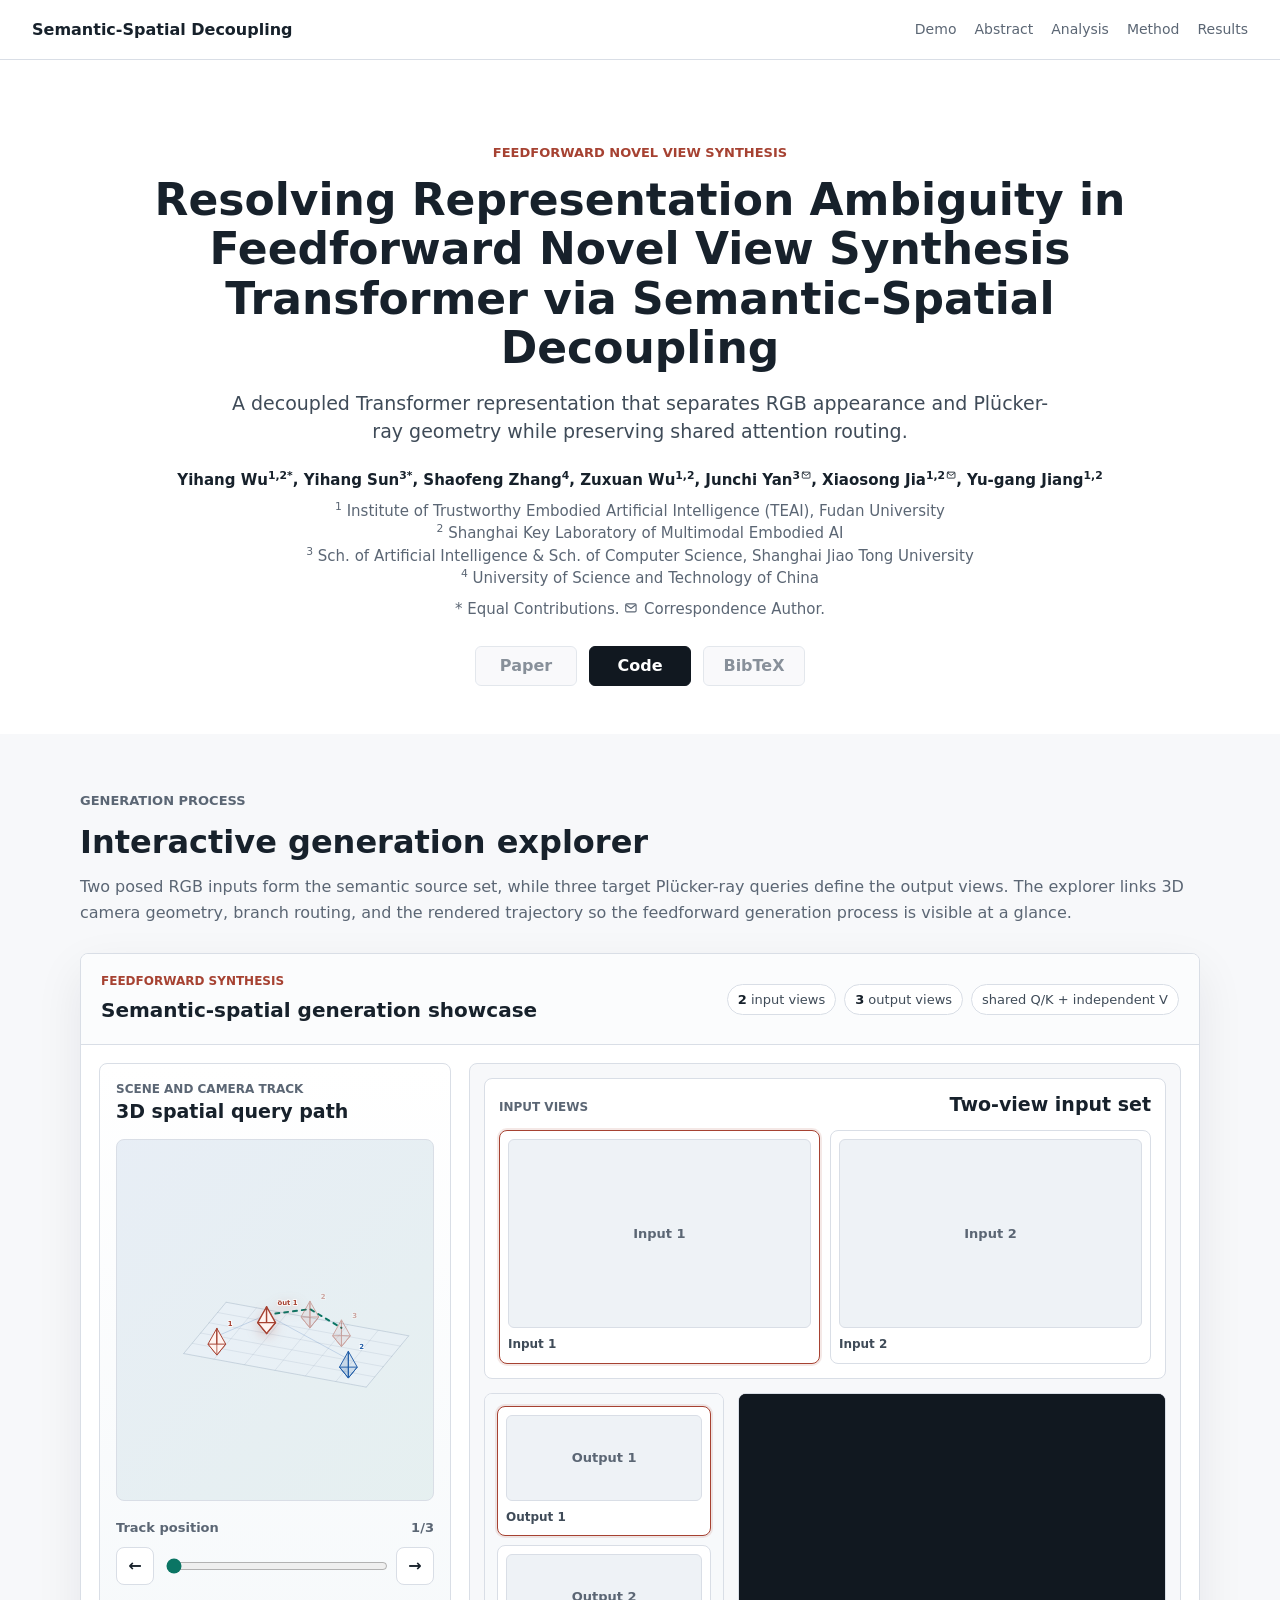
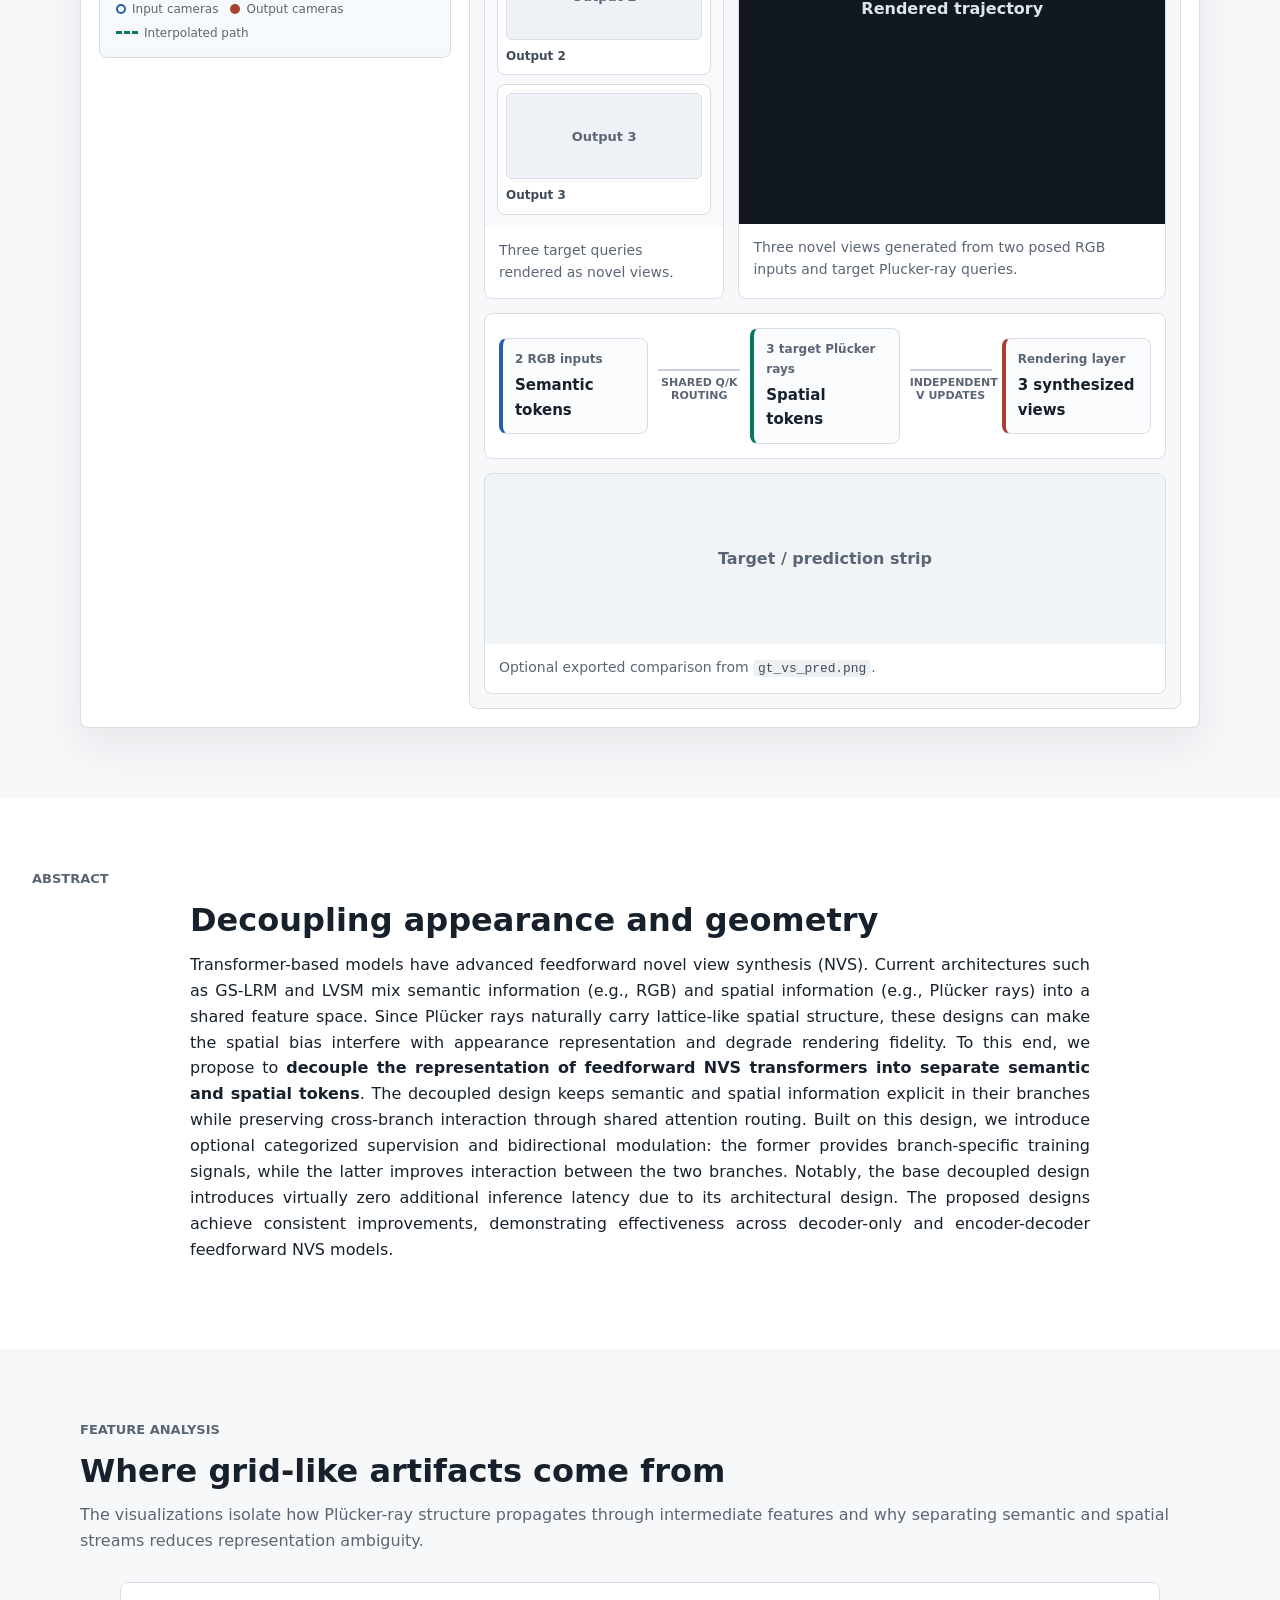
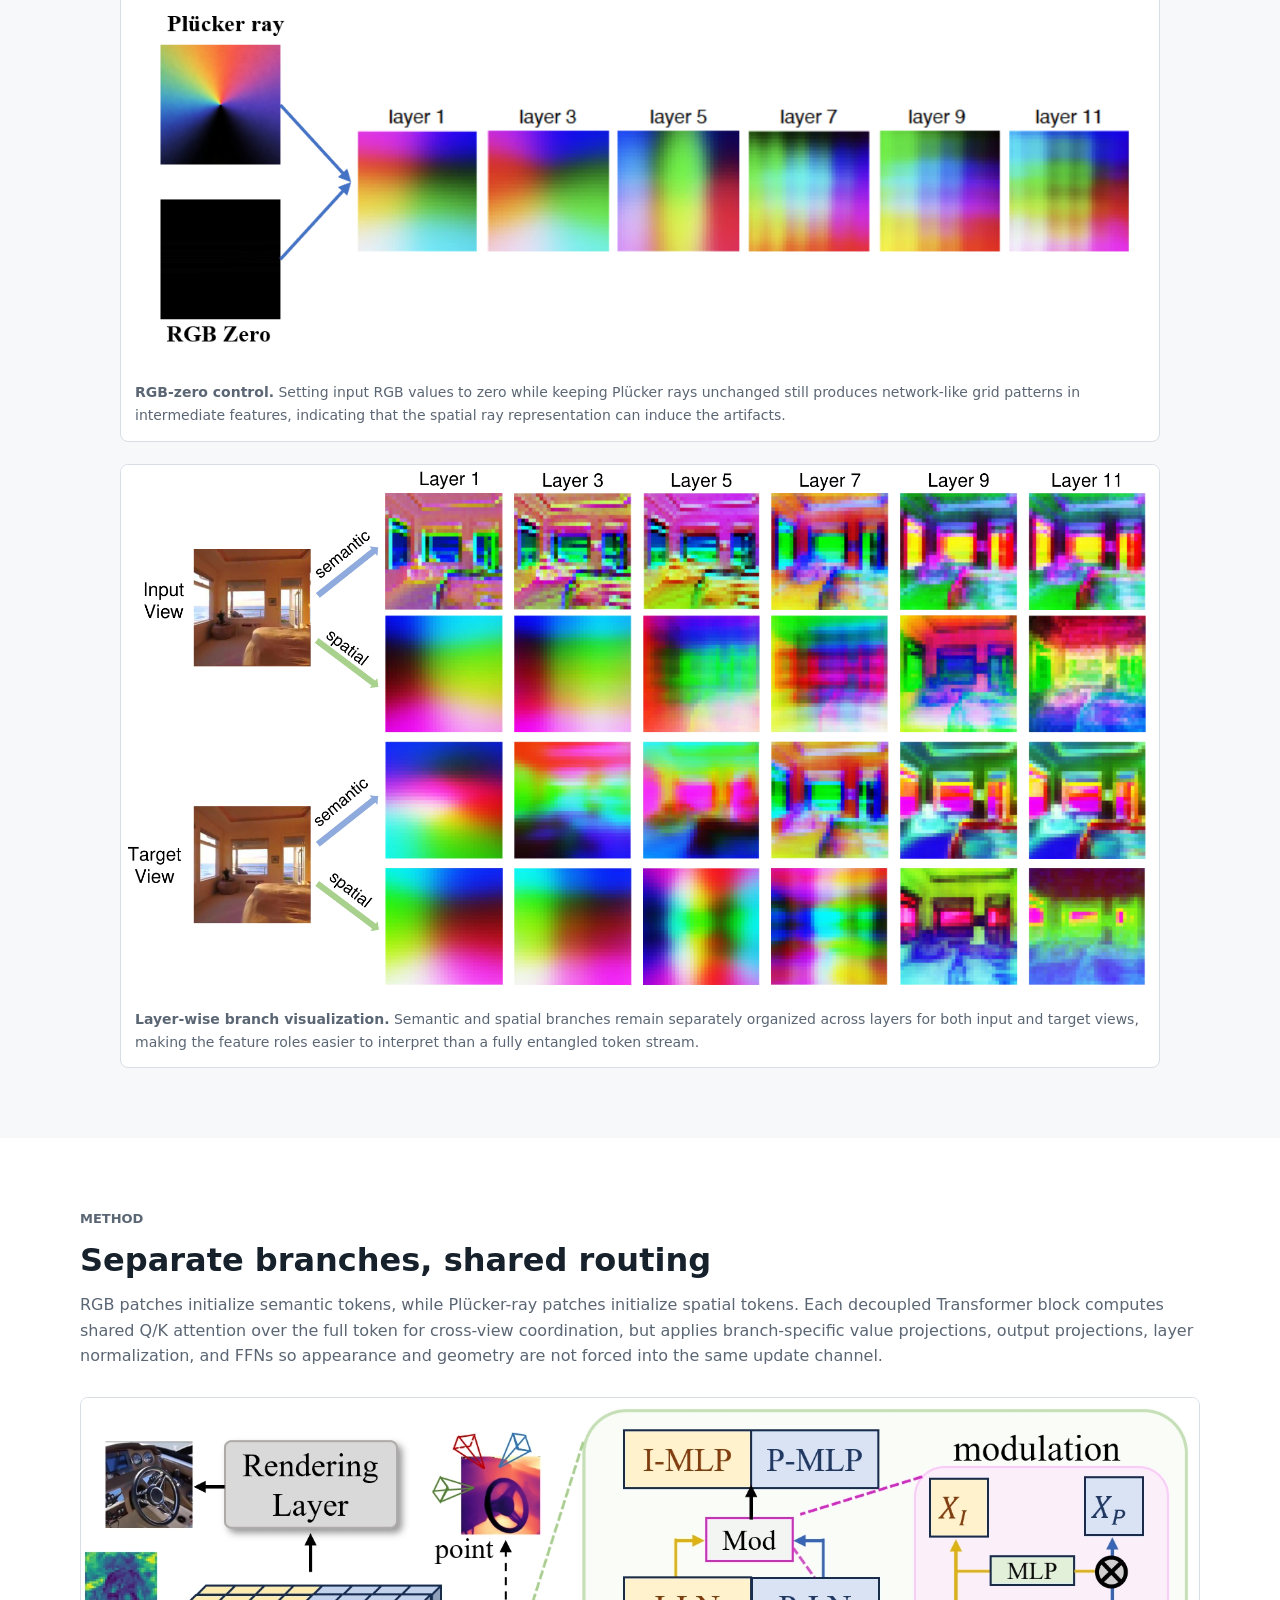
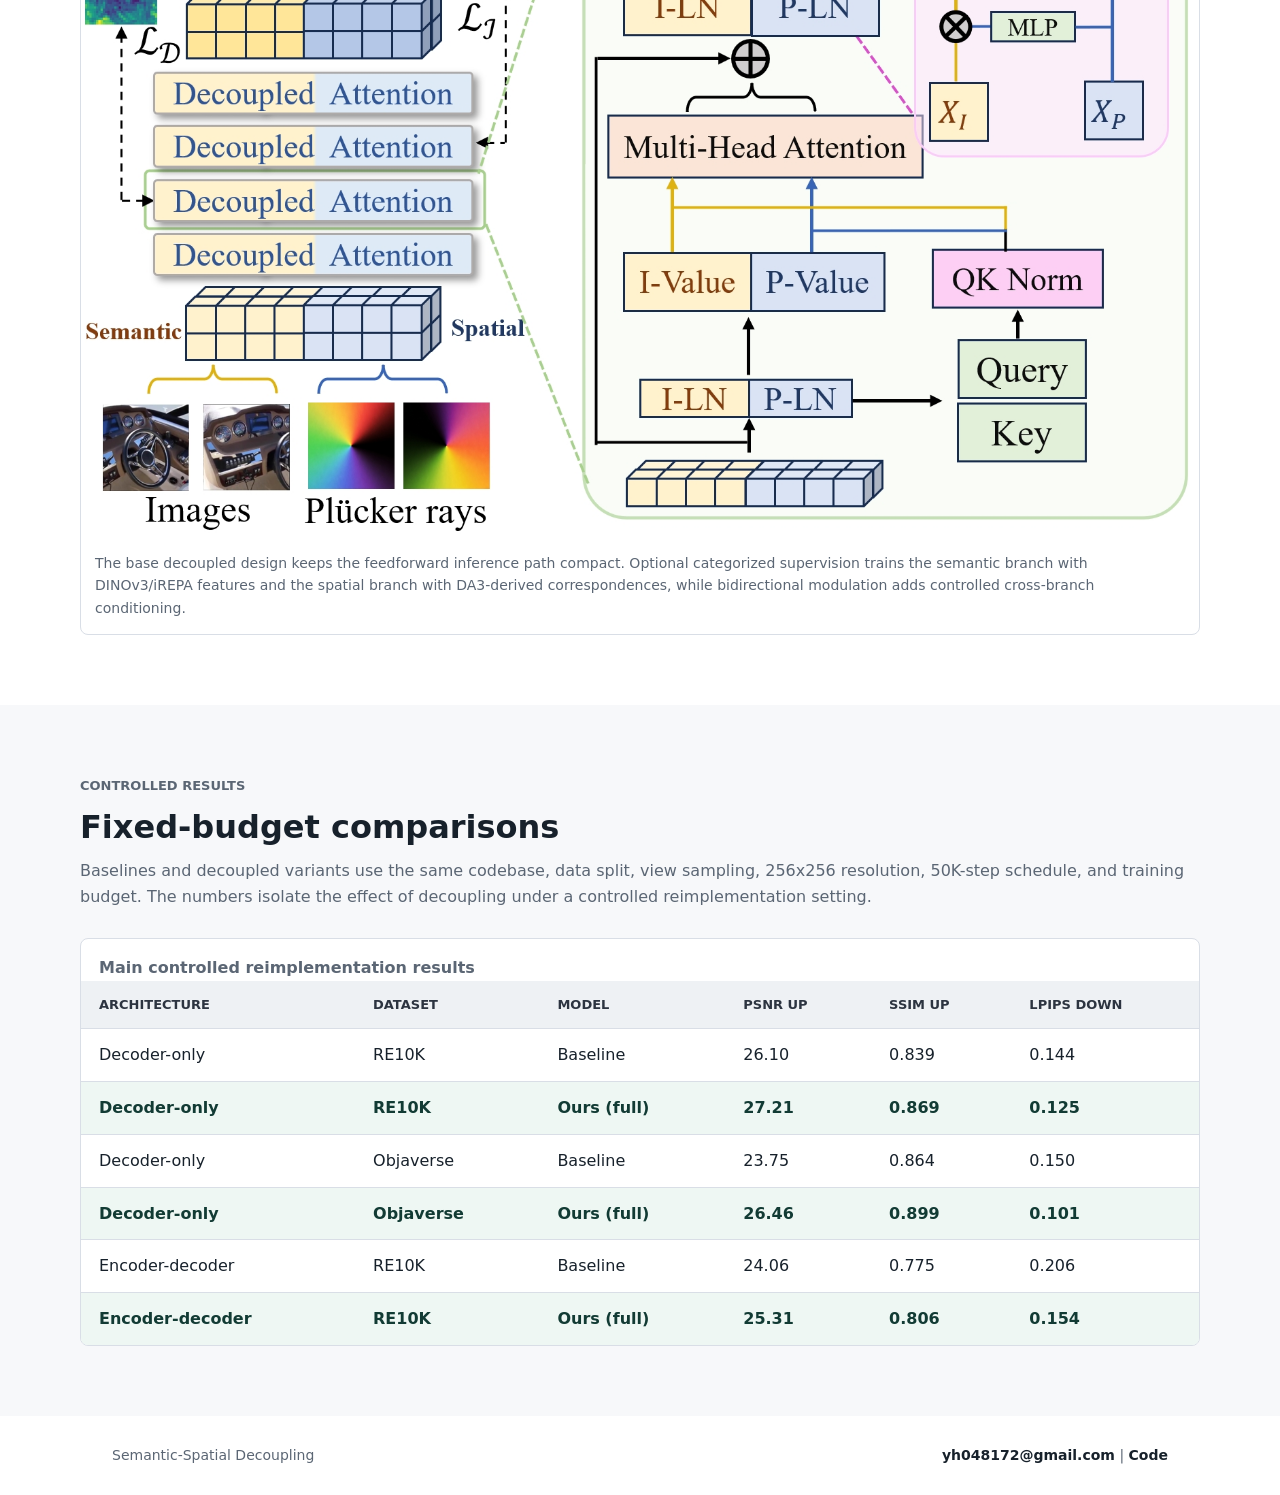
==== commit 1659e97c: "docs: publish refined demo camera visualization" ====
--- a/index.html
+++ b/index.html
@@ -58,7 +58,7 @@
           <p class="section-kicker">Generation Process</p>
           <h2>Interactive generation explorer</h2>
           <p>
-            Sparse posed images form the input view set, while target Pl&uuml;cker rays define the spatial query set. The explorer links camera geometry, branch routing, and the rendered trajectory so the feedforward generation process is visible at a glance.
+            Two posed RGB inputs form the semantic source set, while three target Pl&uuml;cker-ray queries define the output views. The explorer links 3D camera geometry, branch routing, and the rendered trajectory so the feedforward generation process is visible at a glance.
           </p>
         </div>
         <div class="generation-explorer" aria-label="Interactive generation explorer">
@@ -69,7 +69,7 @@
             </div>
             <div class="toolbar-stats" aria-label="Demo metadata">
               <span><strong id="demoViewCount">0</strong> input views</span>
-              <span><strong id="demoFrameCount">0</strong> camera samples</span>
+              <span><strong id="demoFrameCount">0</strong> output views</span>
               <span>shared Q/K + independent V</span>
             </div>
           </div>
@@ -78,10 +78,10 @@
             <aside class="camera-panel" aria-label="Spatial camera visualization">
               <div class="panel-heading">
                 <p class="panel-kicker">Scene and camera track</p>
-                <h3>Spatial query path</h3>
+                <h3>3D spatial query path</h3>
               </div>
               <div class="spatial-map">
-                <svg id="cameraMap" viewBox="0 0 640 420" role="img" aria-label="Camera positions and target trajectory"></svg>
+                <svg id="cameraMap" viewBox="0 0 640 460" role="img" aria-label="3D camera positions and target trajectory"></svg>
                 <div class="map-placeholder" id="cameraMapPlaceholder">Camera geometry is drawn from the demo manifest.</div>
               </div>
               <div class="track-controls" aria-label="Track position controls">
@@ -99,7 +99,7 @@
               </div>
               <div class="map-legend" aria-label="Camera legend">
                 <span><i class="legend-dot input-dot"></i>Input cameras</span>
-                <span><i class="legend-dot target-dot"></i>Current target ray</span>
+                <span><i class="legend-dot target-dot"></i>Output cameras</span>
                 <span><i class="legend-line"></i>Interpolated path</span>
               </div>
             </aside>
@@ -108,18 +108,15 @@
               <div class="input-deck">
                 <div class="panel-heading compact">
                   <p class="panel-kicker">Input views</p>
-                  <h3>Sparse input set</h3>
+                  <h3>Two-view input set</h3>
                 </div>
                 <div class="input-view-grid" id="inputViewGrid" aria-label="Input source views"></div>
               </div>
 
               <div class="view-stage">
-                <figure class="target-card">
-                  <div class="media-frame image-frame">
-                    <img id="targetImage" alt="Target view">
-                    <div class="media-placeholder" id="targetPlaceholder">Target view</div>
-                  </div>
-                  <figcaption>Target camera query</figcaption>
+                <figure class="output-card">
+                  <div class="output-view-grid" id="outputViewGrid" aria-label="Generated output views"></div>
+                  <figcaption>Three target queries rendered as novel views.</figcaption>
                 </figure>
                 <figure class="synth-card">
                   <div class="media-frame video-frame">
@@ -132,18 +129,18 @@
 
               <div class="branch-flow" aria-label="Semantic-spatial generation flow">
                 <div class="flow-node semantic-node">
-                  <span>RGB source set</span>
+                  <span>2 RGB inputs</span>
                   <strong>Semantic tokens</strong>
                 </div>
                 <div class="flow-link">shared Q/K routing</div>
                 <div class="flow-node spatial-node">
-                  <span>Target Pl&uuml;cker rays</span>
+                  <span>3 target Pl&uuml;cker rays</span>
                   <strong>Spatial tokens</strong>
                 </div>
                 <div class="flow-link">independent V updates</div>
                 <div class="flow-node output-node">
                   <span>Rendering layer</span>
-                  <strong>Synthesized view</strong>
+                  <strong>3 synthesized views</strong>
                 </div>
               </div>
 
--- a/style.css
+++ b/style.css
@@ -325,7 +325,7 @@
 .camera-panel,
 .stage-panel,
 .input-deck,
-.target-card,
+.output-card,
 .synth-card,
 .branch-flow,
 .comparison-strip {
@@ -412,9 +412,16 @@
   display: none;
 }
 
+.map-floor {
+  fill: rgba(234, 241, 247, 0.82);
+  stroke: #c8d5df;
+  stroke-width: 1.2;
+}
+
 .map-grid-lines line {
-  stroke: #d8e2eb;
-  stroke-width: 1;
+  stroke: rgba(139, 159, 176, 0.34);
+  stroke-linecap: round;
+  stroke-width: 1.1;
 }
 
 .trajectory-line {
@@ -427,39 +434,82 @@
 }
 
 .ray-fan line {
-  stroke: rgba(36, 95, 168, 0.25);
+  stroke: rgba(36, 95, 168, 0.2);
   stroke-linecap: round;
   stroke-width: 2;
 }
 
-.input-camera polygon {
-  fill: #ffffff;
+.camera-glyph {
+  transform-box: fill-box;
+  transform-origin: center;
+}
+
+.camera-glyph .pyramid-face,
+.camera-glyph .pyramid-base {
+  stroke-linejoin: round;
+  stroke-width: 2;
+}
+
+.camera-glyph .pyramid-center {
+  stroke-linecap: round;
+  stroke-width: 1.6;
+}
+
+.input-camera .pyramid-left {
+  fill: rgba(36, 95, 168, 0.16);
   stroke: var(--blue);
-  stroke-width: 2.5;
-}
-
-.input-camera line {
+}
+
+.input-camera .pyramid-right,
+.input-camera .pyramid-base {
+  fill: rgba(36, 95, 168, 0.07);
   stroke: var(--blue);
-  stroke-width: 1.8;
-}
-
-.input-camera text,
-.current-camera text {
+}
+
+.input-camera .pyramid-center {
+  stroke: rgba(36, 95, 168, 0.82);
+}
+
+.output-camera .pyramid-left {
+  fill: rgba(166, 66, 50, 0.16);
+  stroke: var(--red);
+}
+
+.output-camera .pyramid-right,
+.output-camera .pyramid-base {
+  fill: rgba(166, 66, 50, 0.08);
+  stroke: var(--red);
+}
+
+.output-camera .pyramid-center {
+  stroke: rgba(166, 66, 50, 0.82);
+}
+
+.camera-glyph text {
   font-family: inherit;
-  font-size: 16px;
+  font-size: 14px;
   font-weight: 850;
+  paint-order: stroke;
+  stroke: #ffffff;
+  stroke-width: 3px;
 }
 
 .input-camera text {
   fill: var(--blue);
 }
 
-.input-camera.active polygon {
+.output-camera text,
+.current-camera text {
+  fill: var(--red);
+}
+
+.input-camera.active .pyramid-face,
+.input-camera.active .pyramid-base {
   fill: #fff4f1;
   stroke: var(--red);
 }
 
-.input-camera.active line {
+.input-camera.active .pyramid-center {
   stroke: var(--red);
 }
 
@@ -467,18 +517,23 @@
   fill: var(--red);
 }
 
-.current-camera circle:first-child {
-  fill: var(--red);
-}
-
-.current-camera circle:nth-child(2) {
-  fill: rgba(166, 66, 50, 0.13);
+.output-camera {
+  opacity: 0.42;
+}
+
+.output-camera.active {
+  opacity: 0.7;
+}
+
+.current-camera {
+  filter: drop-shadow(0 8px 12px rgba(166, 66, 50, 0.25));
+}
+
+.current-camera .pyramid-face,
+.current-camera .pyramid-base {
+  fill: #fff4f1;
   stroke: var(--red);
-  stroke-width: 2;
-}
-
-.current-camera text {
-  fill: var(--red);
+  stroke-width: 2.8;
 }
 
 .track-controls {
@@ -514,7 +569,8 @@
 }
 
 .icon-button:hover,
-.input-view-tile:hover {
+.input-view-tile:hover,
+.output-view-tile:hover {
   border-color: #b9c2cc;
   background: #fbfcfd;
 }
@@ -580,11 +636,20 @@
 
 .input-view-grid {
   display: grid;
-  grid-template-columns: repeat(4, minmax(0, 1fr));
+  grid-template-columns: repeat(2, minmax(0, 1fr));
   gap: 10px;
 }
 
-.input-view-tile {
+.output-view-grid {
+  display: grid;
+  grid-template-columns: 1fr;
+  gap: 9px;
+  padding: 12px;
+  background: #f7f9fb;
+}
+
+.input-view-tile,
+.output-view-tile {
   display: grid;
   min-width: 0;
   gap: 7px;
@@ -598,12 +663,14 @@
   text-align: left;
 }
 
-.input-view-tile.active {
+.input-view-tile.active,
+.output-view-tile.active {
   border-color: var(--red);
   box-shadow: 0 0 0 2px rgba(166, 66, 50, 0.12);
 }
 
-.input-thumb-frame {
+.input-thumb-frame,
+.output-thumb-frame {
   display: flex;
   align-items: center;
   justify-content: center;
@@ -617,19 +684,22 @@
   font-weight: 800;
 }
 
-.input-thumb-frame.has-media img {
+.output-thumb-frame {
+  aspect-ratio: 16 / 7;
+}
+
+.input-thumb-frame.has-media img,
+.output-thumb-frame.has-media img {
   width: 100%;
   height: 100%;
   object-fit: cover;
 }
 
-.input-thumb-label {
-  overflow: hidden;
+.input-thumb-label,
+.output-thumb-label {
   color: var(--muted-strong);
   font-size: 12px;
   font-weight: 800;
-  text-overflow: ellipsis;
-  white-space: nowrap;
 }
 
 .view-stage {
@@ -639,7 +709,7 @@
   align-items: stretch;
 }
 
-.target-card,
+.output-card,
 .synth-card,
 .comparison-strip {
   display: flex;
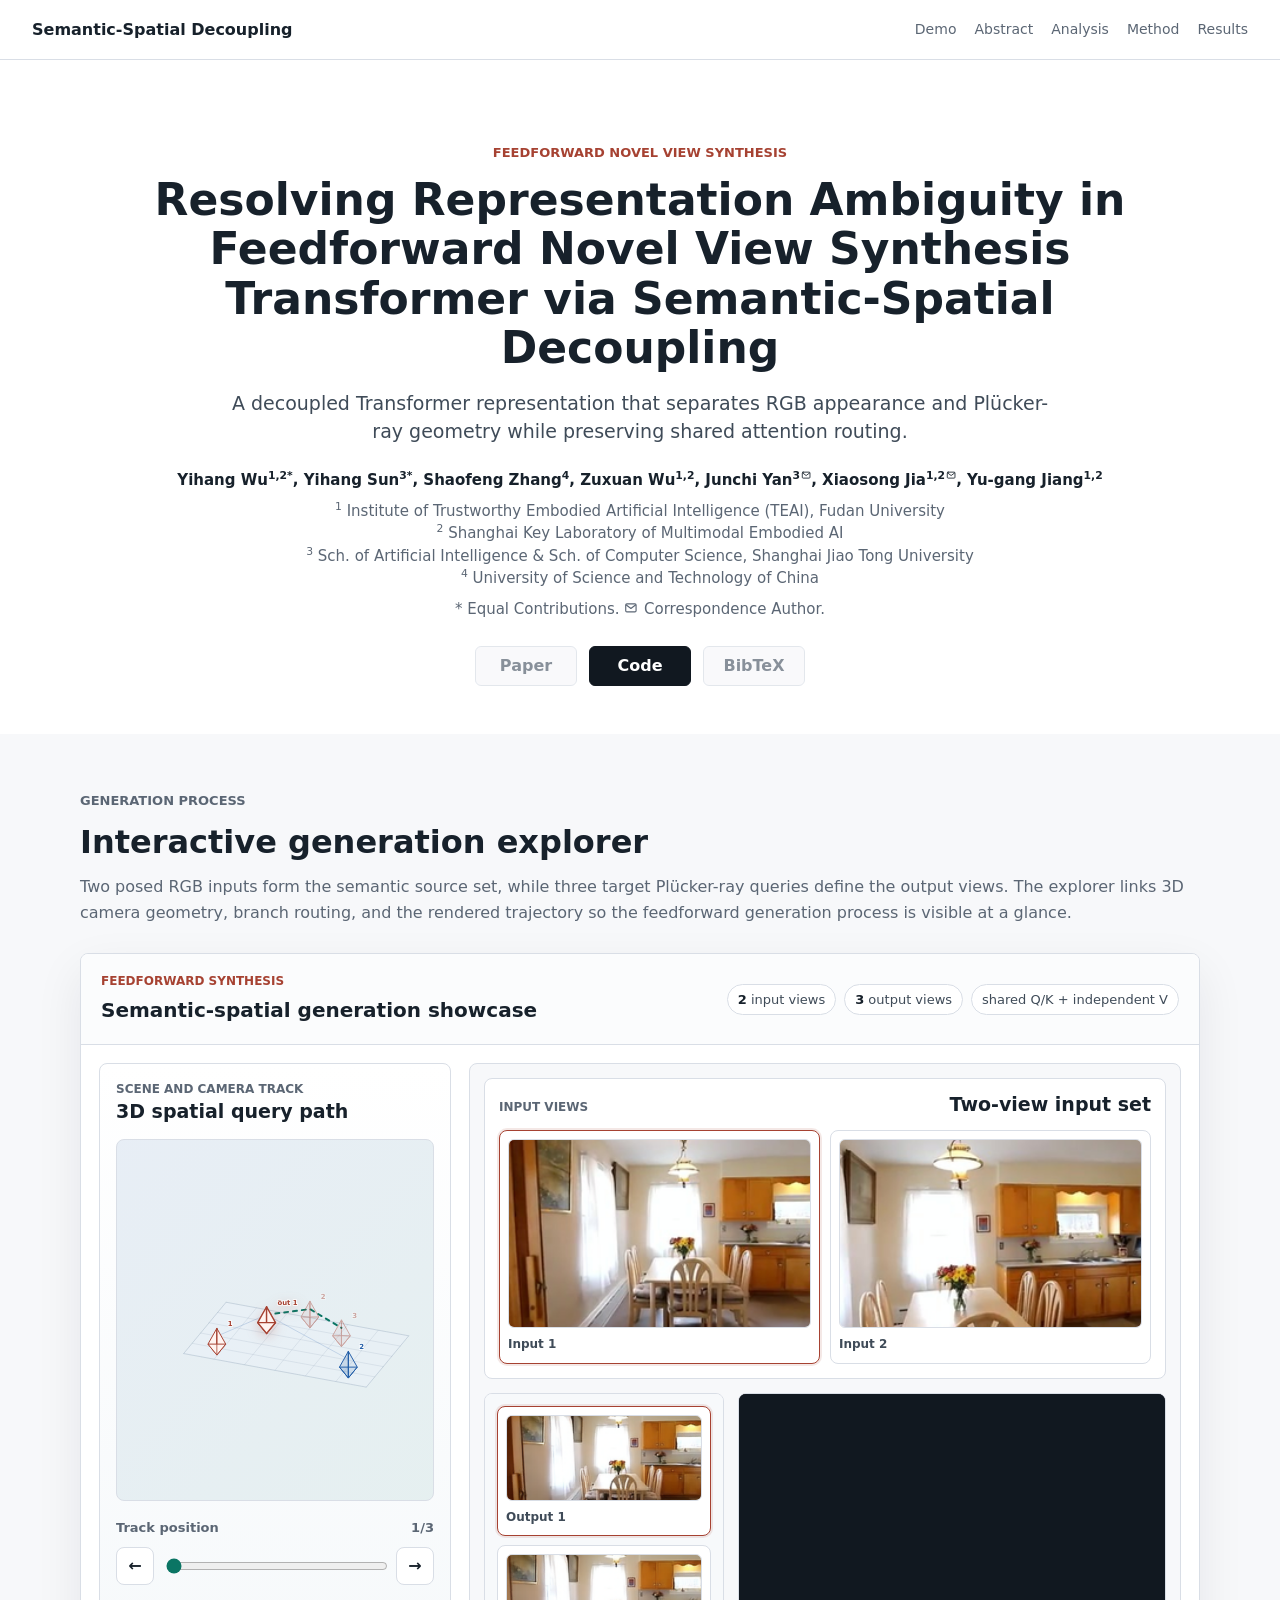
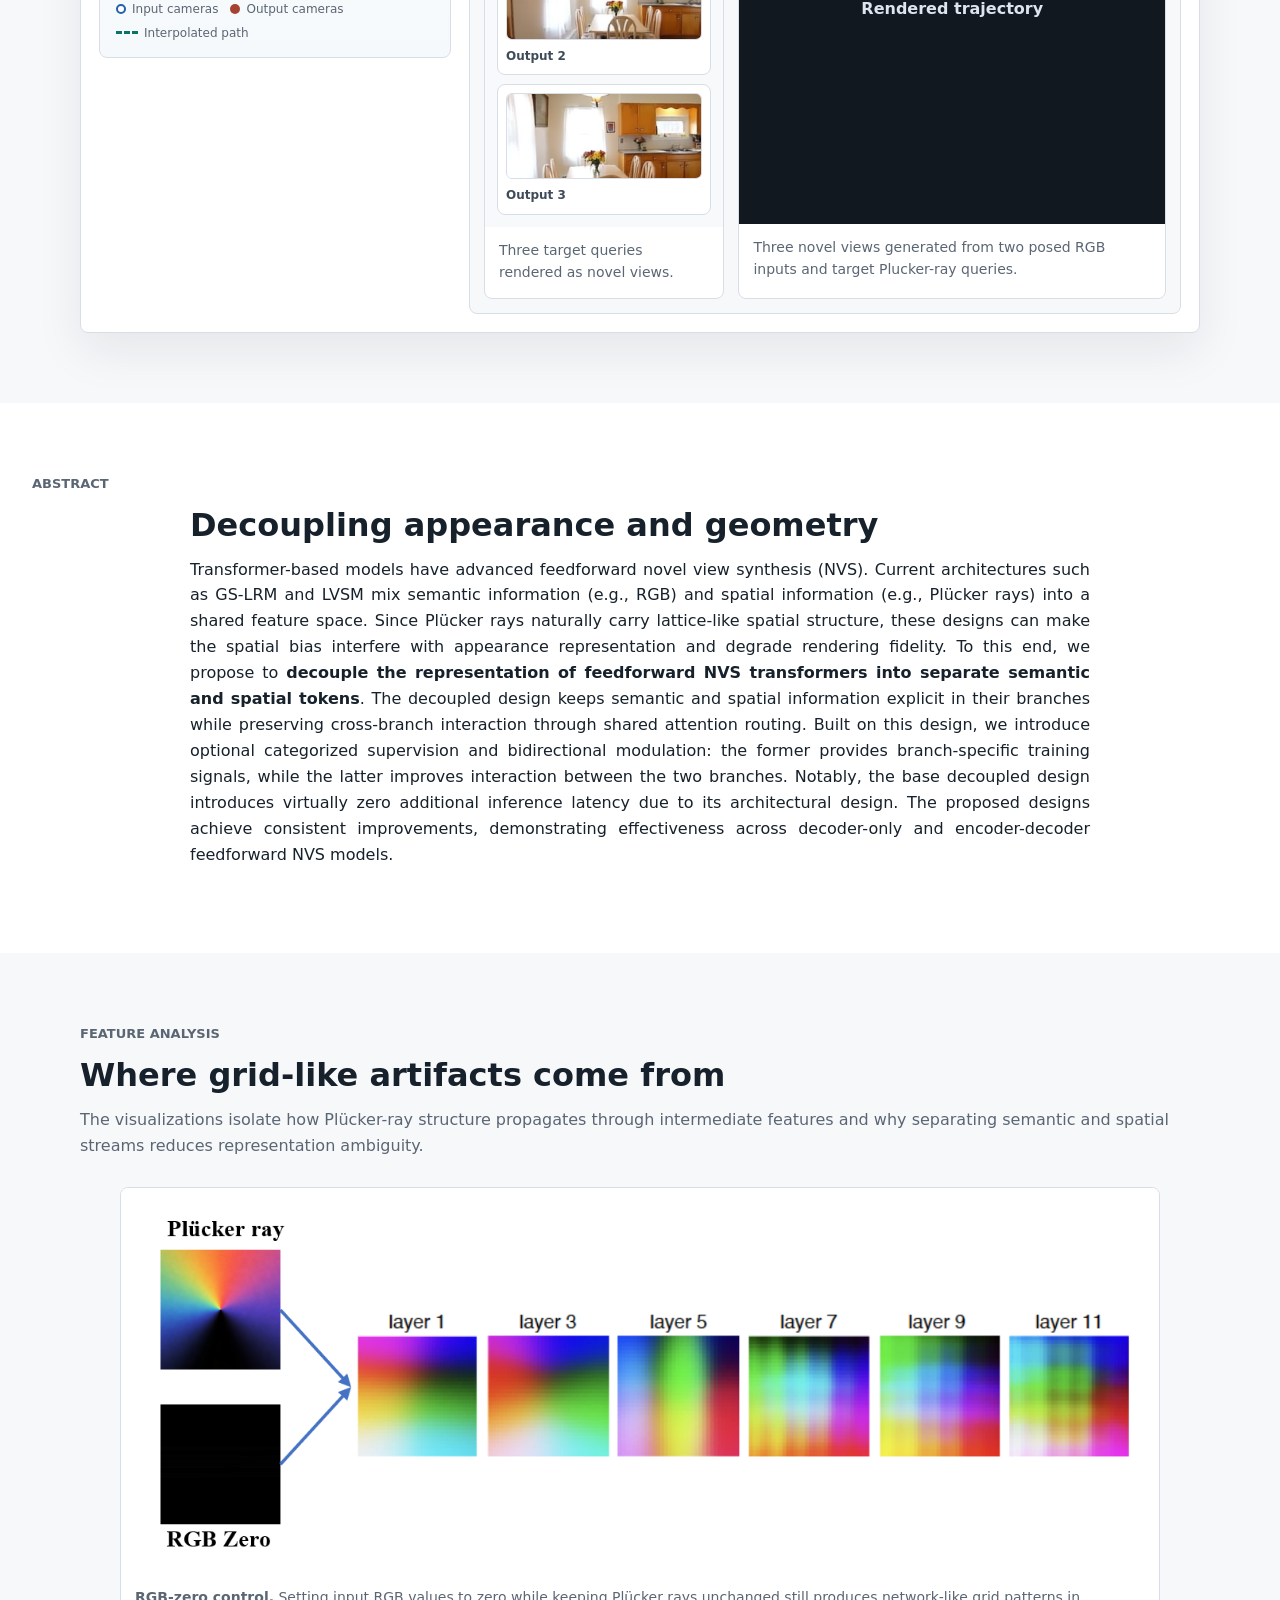
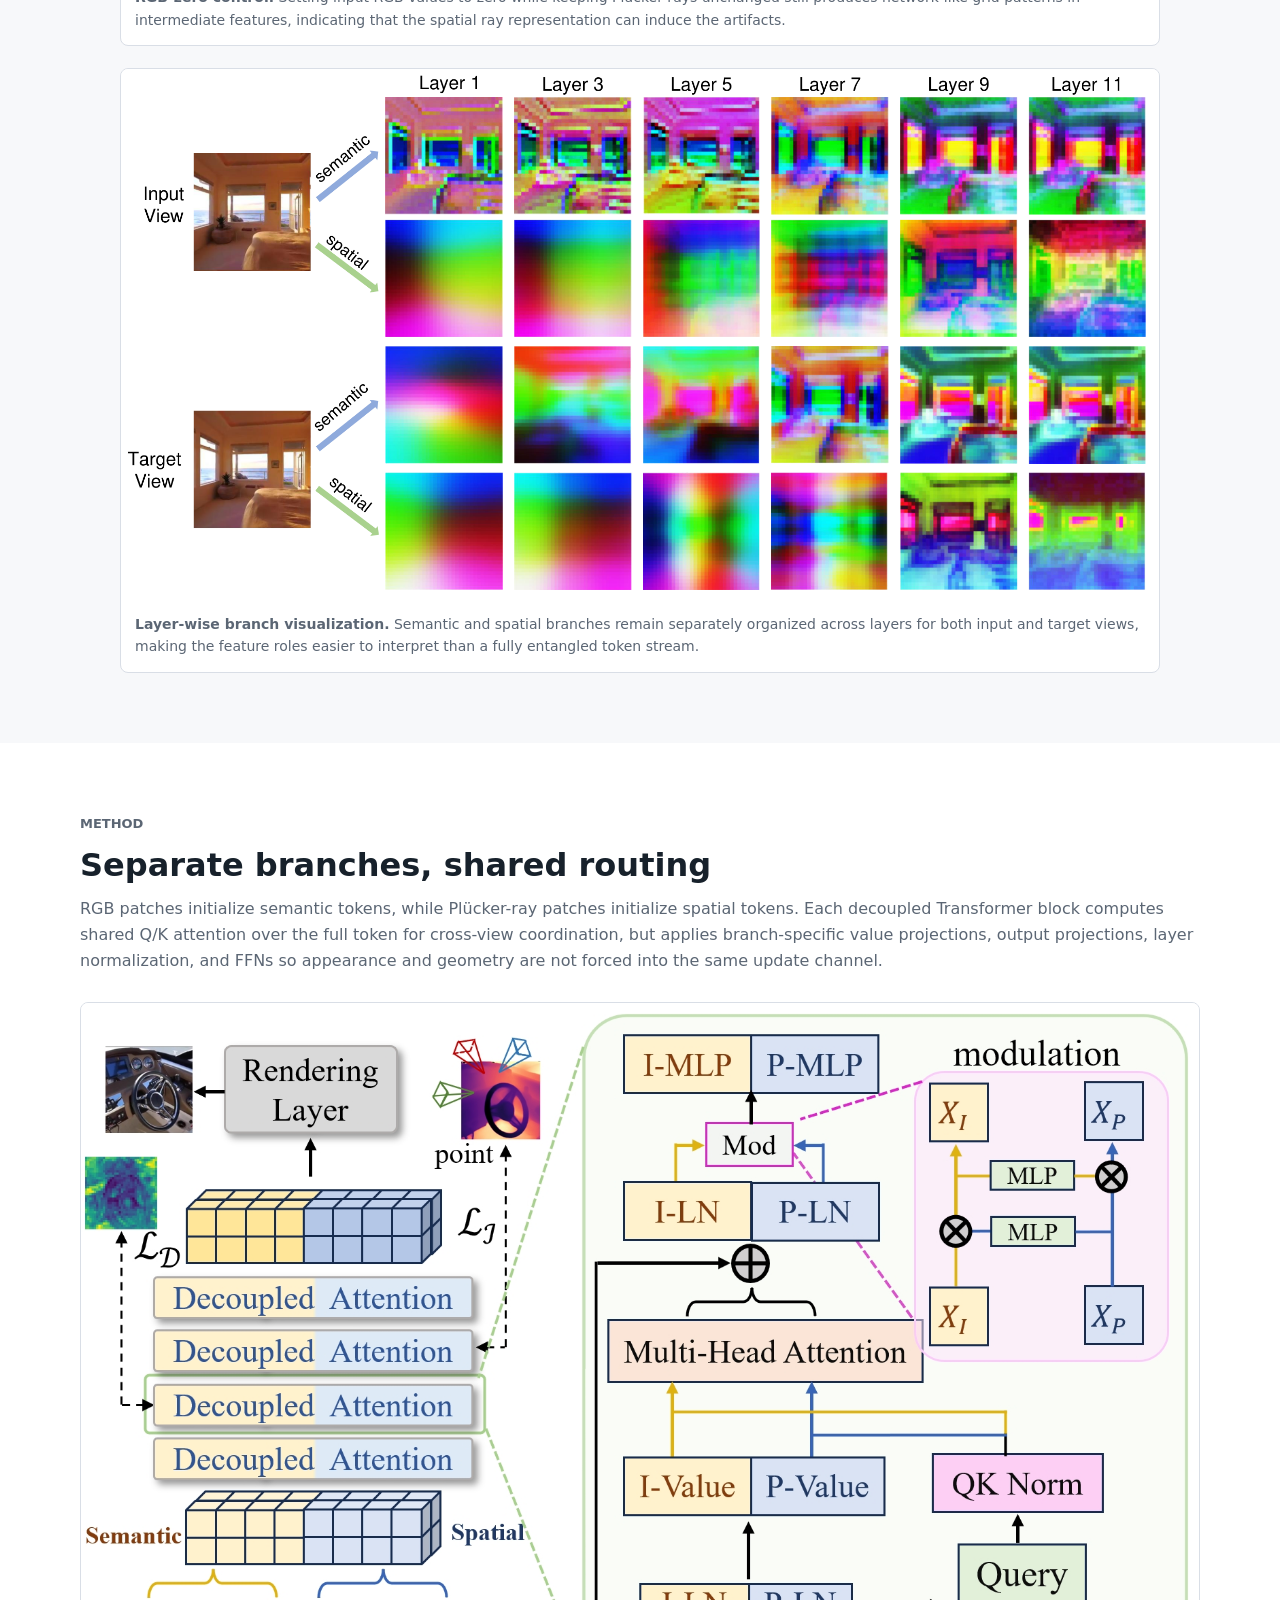
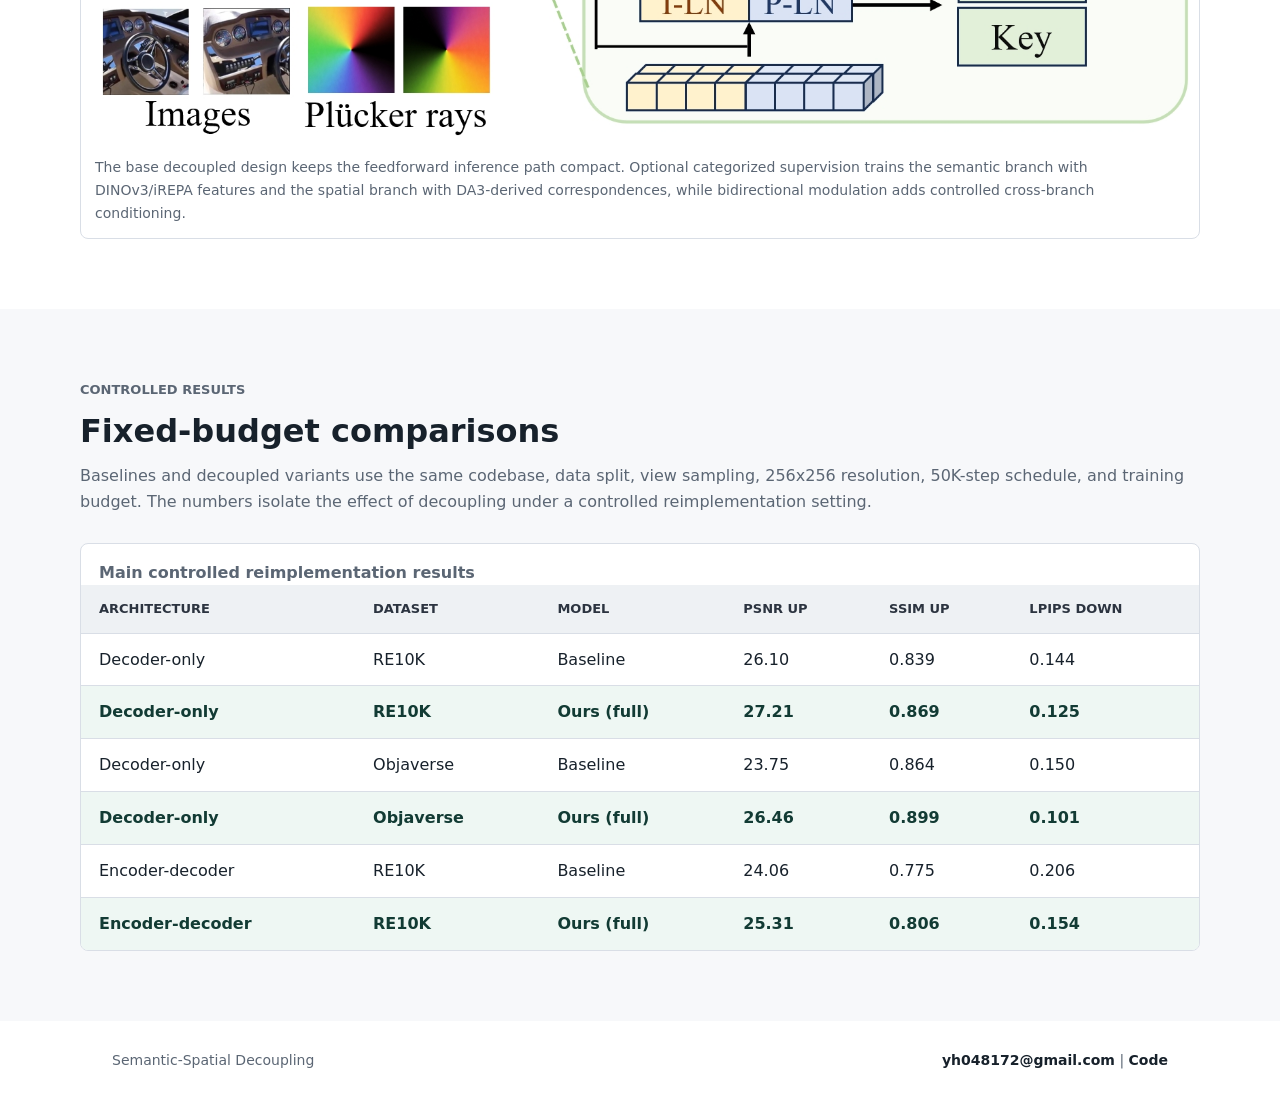
==== commit a6ae2953: "docs: publish simplified demo showcase" ====
--- a/index.html
+++ b/index.html
@@ -126,31 +126,6 @@
                   <figcaption id="demoCaption">Novel-view trajectory generated from sparse posed source views.</figcaption>
                 </figure>
               </div>
-
-              <div class="branch-flow" aria-label="Semantic-spatial generation flow">
-                <div class="flow-node semantic-node">
-                  <span>2 RGB inputs</span>
-                  <strong>Semantic tokens</strong>
-                </div>
-                <div class="flow-link">shared Q/K routing</div>
-                <div class="flow-node spatial-node">
-                  <span>3 target Pl&uuml;cker rays</span>
-                  <strong>Spatial tokens</strong>
-                </div>
-                <div class="flow-link">independent V updates</div>
-                <div class="flow-node output-node">
-                  <span>Rendering layer</span>
-                  <strong>3 synthesized views</strong>
-                </div>
-              </div>
-
-              <figure class="comparison-strip">
-                <div class="media-frame image-frame">
-                  <img id="comparisonImage" alt="Ground truth and prediction comparison">
-                  <div class="media-placeholder" id="comparisonPlaceholder">Target / prediction strip</div>
-                </div>
-                <figcaption>Optional exported comparison from <code>gt_vs_pred.png</code>.</figcaption>
-              </figure>
             </div>
           </div>
         </div>
--- a/style.css
+++ b/style.css
@@ -326,9 +326,7 @@
 .stage-panel,
 .input-deck,
 .output-card,
-.synth-card,
-.branch-flow,
-.comparison-strip {
+.synth-card {
   border: 1px solid var(--line);
   border-radius: 8px;
   background: #ffffff;
@@ -710,8 +708,7 @@
 }
 
 .output-card,
-.synth-card,
-.comparison-strip {
+.synth-card {
   display: flex;
   min-width: 0;
   margin: 0;
@@ -732,10 +729,6 @@
 .video-frame {
   min-height: 430px;
   background: var(--ink);
-}
-
-.comparison-strip .media-frame {
-  min-height: 170px;
 }
 
 .media-frame img,
@@ -770,74 +763,6 @@
 
 .media-frame.has-media .media-placeholder {
   display: none;
-}
-
-.branch-flow {
-  display: grid;
-  grid-template-columns: minmax(0, 1fr) minmax(82px, 0.46fr) minmax(0, 1fr) minmax(82px, 0.46fr) minmax(0, 1fr);
-  gap: 10px;
-  align-items: center;
-  padding: 14px;
-}
-
-.flow-node {
-  display: grid;
-  gap: 4px;
-  min-height: 78px;
-  align-content: center;
-  padding: 11px 12px;
-  border: 1px solid var(--line);
-  border-radius: 8px;
-  background: #fbfcfd;
-}
-
-.flow-node span {
-  color: var(--muted);
-  font-size: 12px;
-  font-weight: 750;
-}
-
-.flow-node strong {
-  color: var(--text);
-  font-size: 15px;
-}
-
-.semantic-node {
-  border-left: 4px solid var(--blue);
-}
-
-.spatial-node {
-  border-left: 4px solid var(--green);
-}
-
-.output-node {
-  border-left: 4px solid var(--red);
-}
-
-.flow-link {
-  color: var(--muted);
-  font-size: 11px;
-  font-weight: 850;
-  line-height: 1.25;
-  text-align: center;
-  text-transform: uppercase;
-}
-
-.flow-link::before {
-  display: block;
-  width: 100%;
-  margin-bottom: 5px;
-  border-top: 2px solid #c9d2dc;
-  content: "";
-}
-
-.generation-explorer code {
-  padding: 1px 5px;
-  border-radius: 5px;
-  background: #eef1f4;
-  color: var(--muted-strong);
-  font-family: "SFMono-Regular", Consolas, "Liberation Mono", monospace;
-  font-size: 0.92em;
 }
 
 figcaption {
@@ -948,15 +873,6 @@
     min-height: 310px;
   }
 
-  .branch-flow {
-    grid-template-columns: 1fr;
-  }
-
-  .flow-link::before {
-    width: 48px;
-    margin-left: auto;
-    margin-right: auto;
-  }
 }
 
 @media (max-width: 900px) {
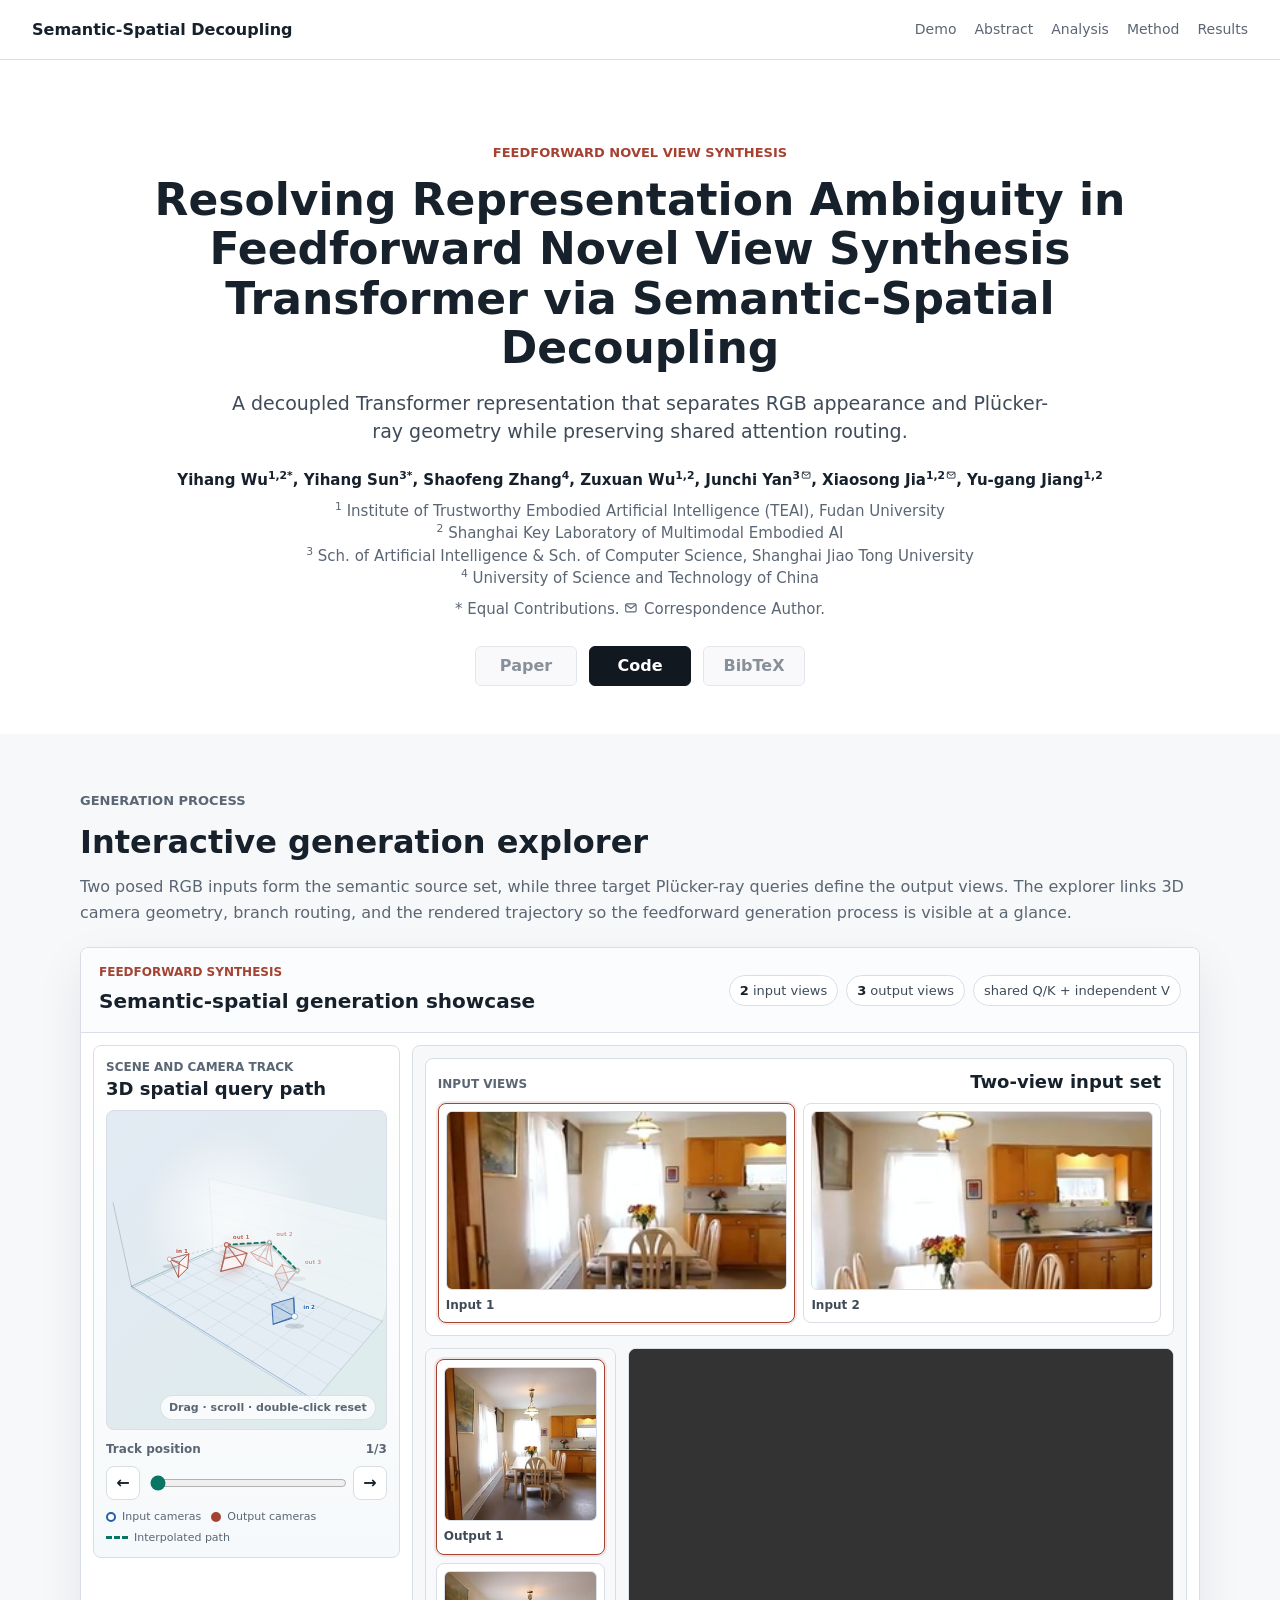
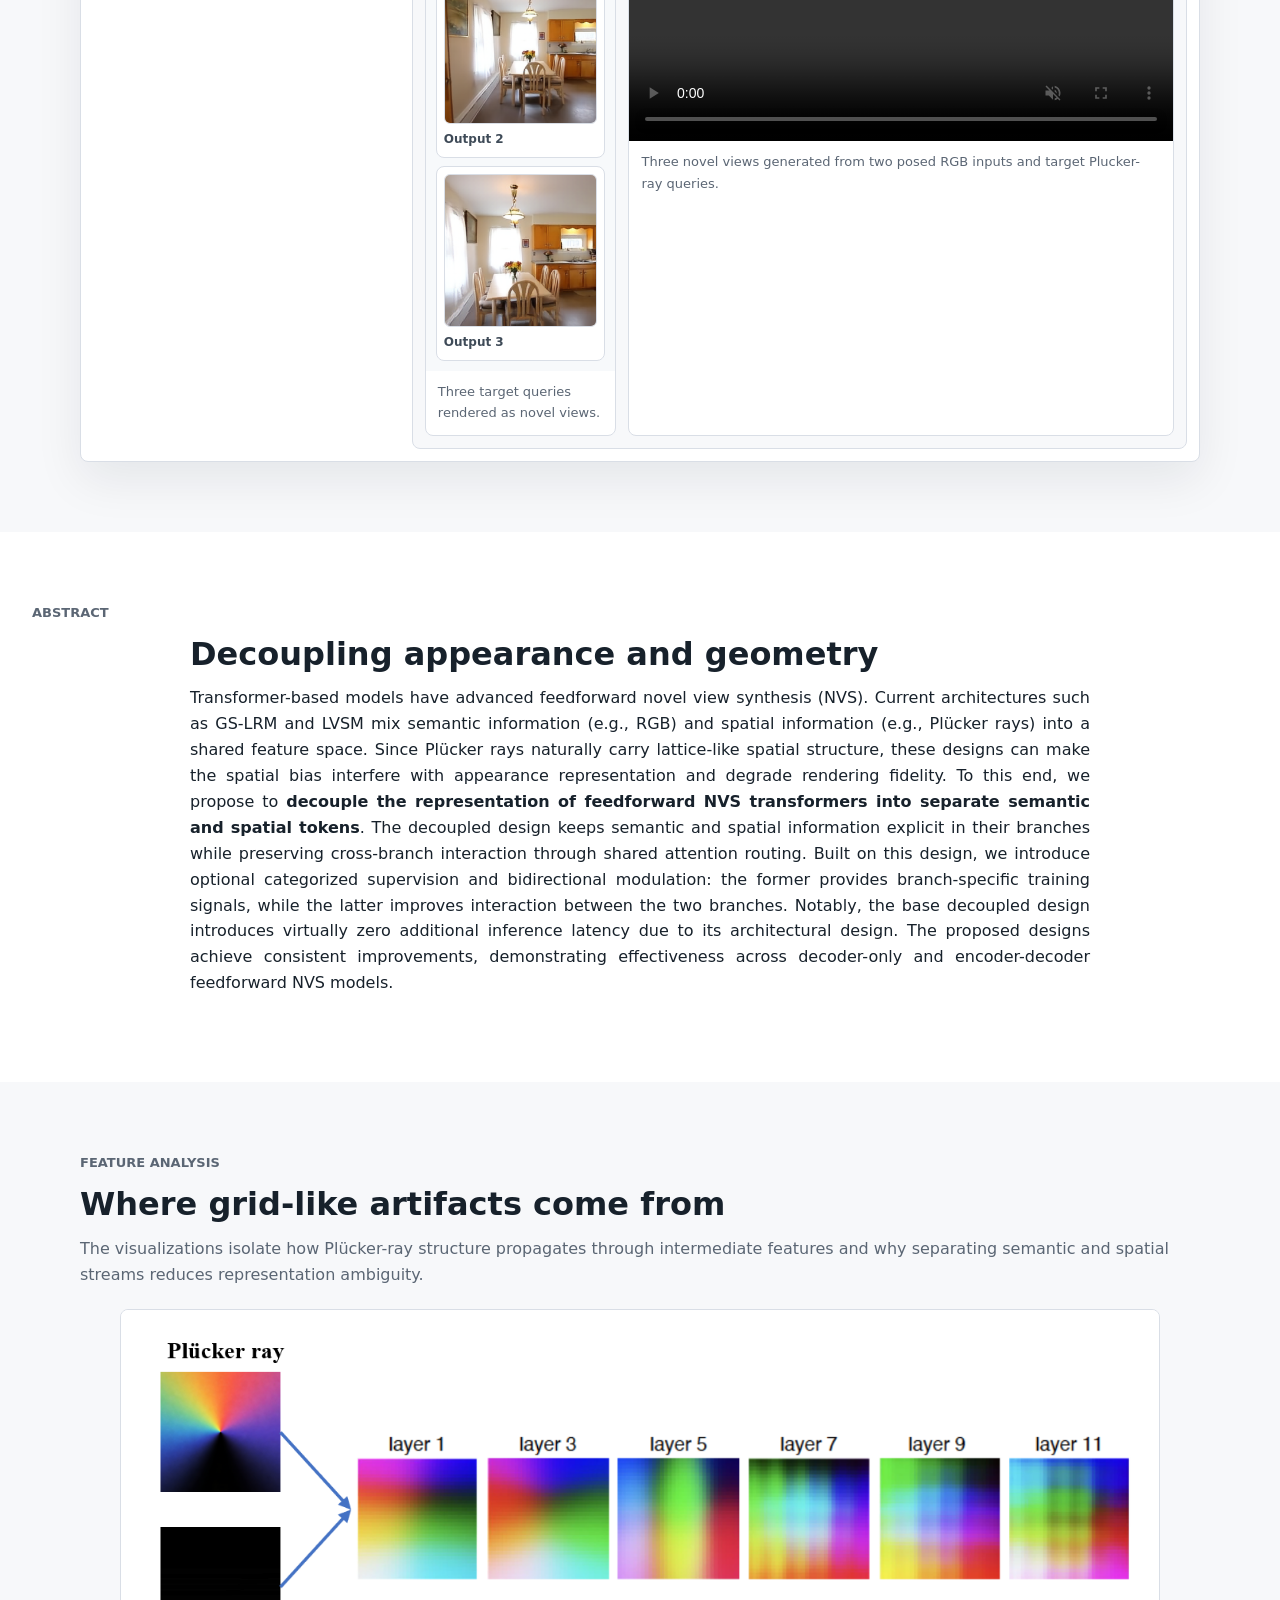
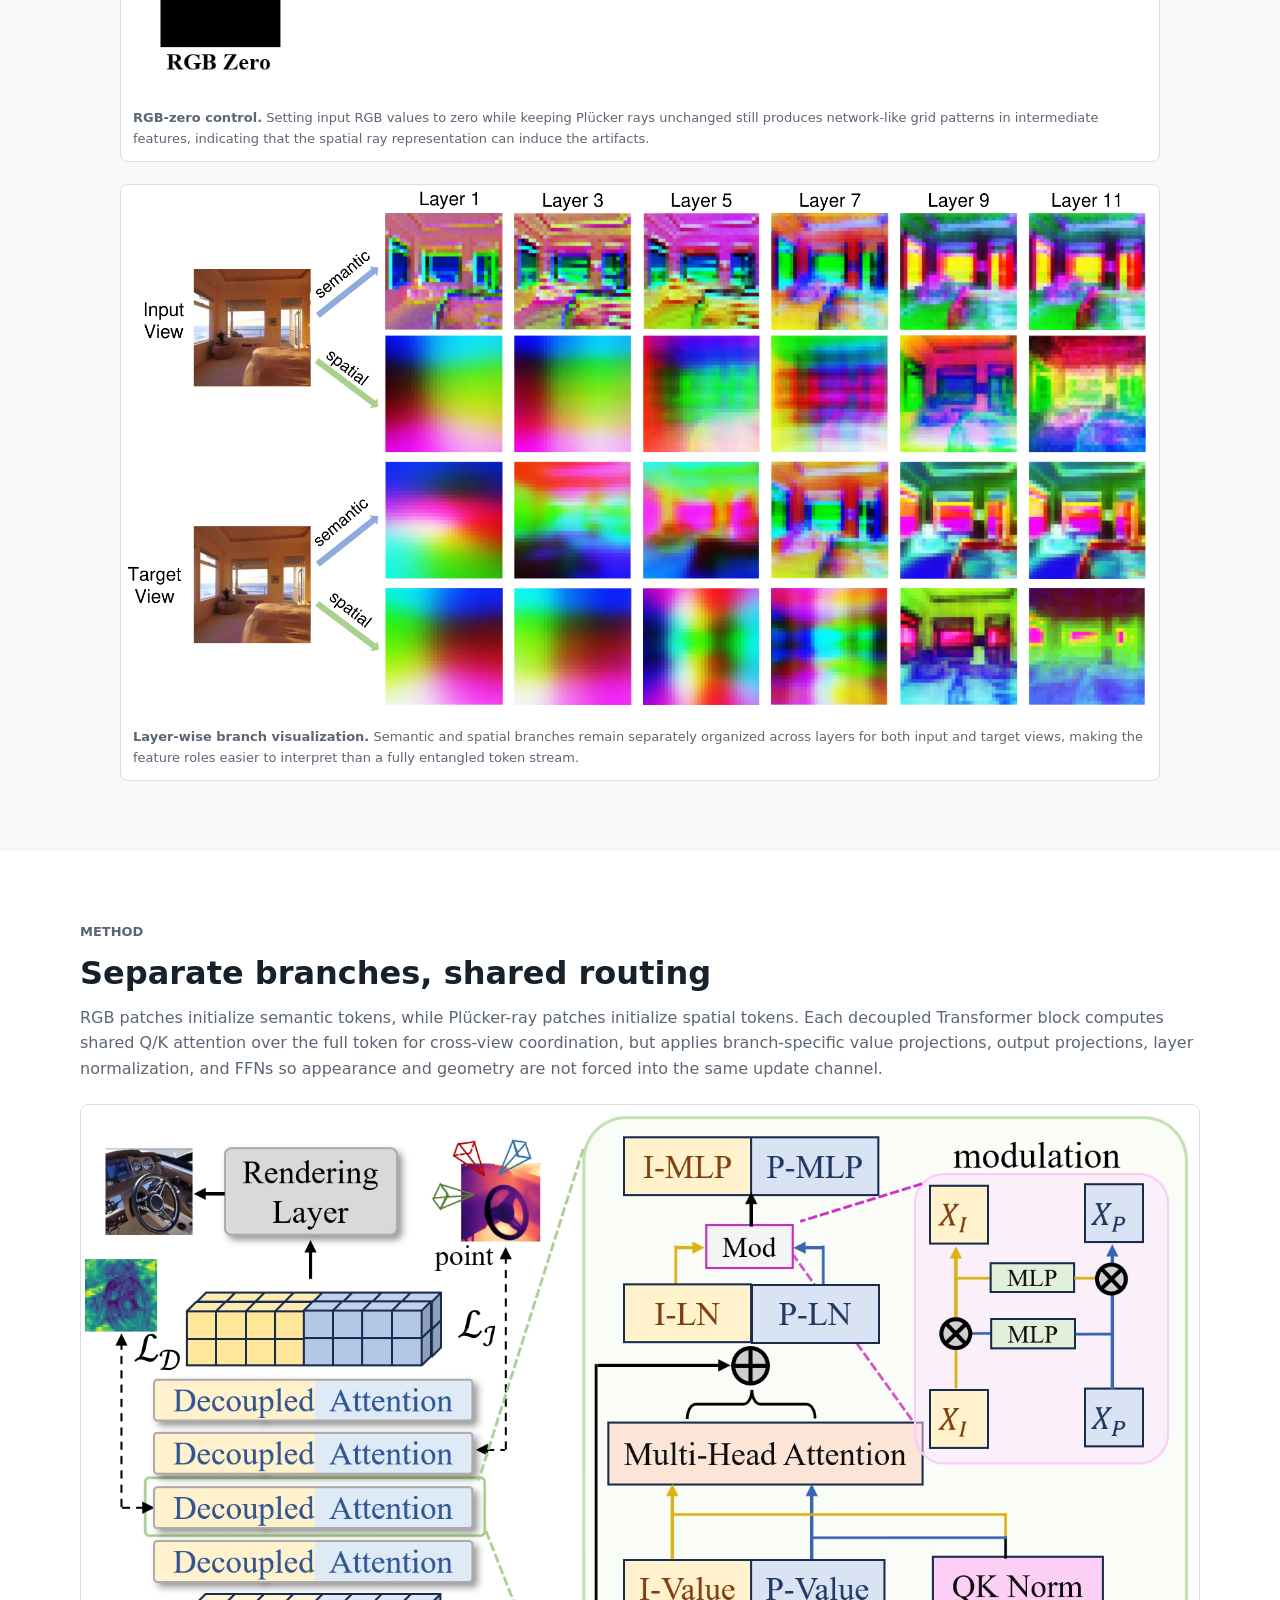
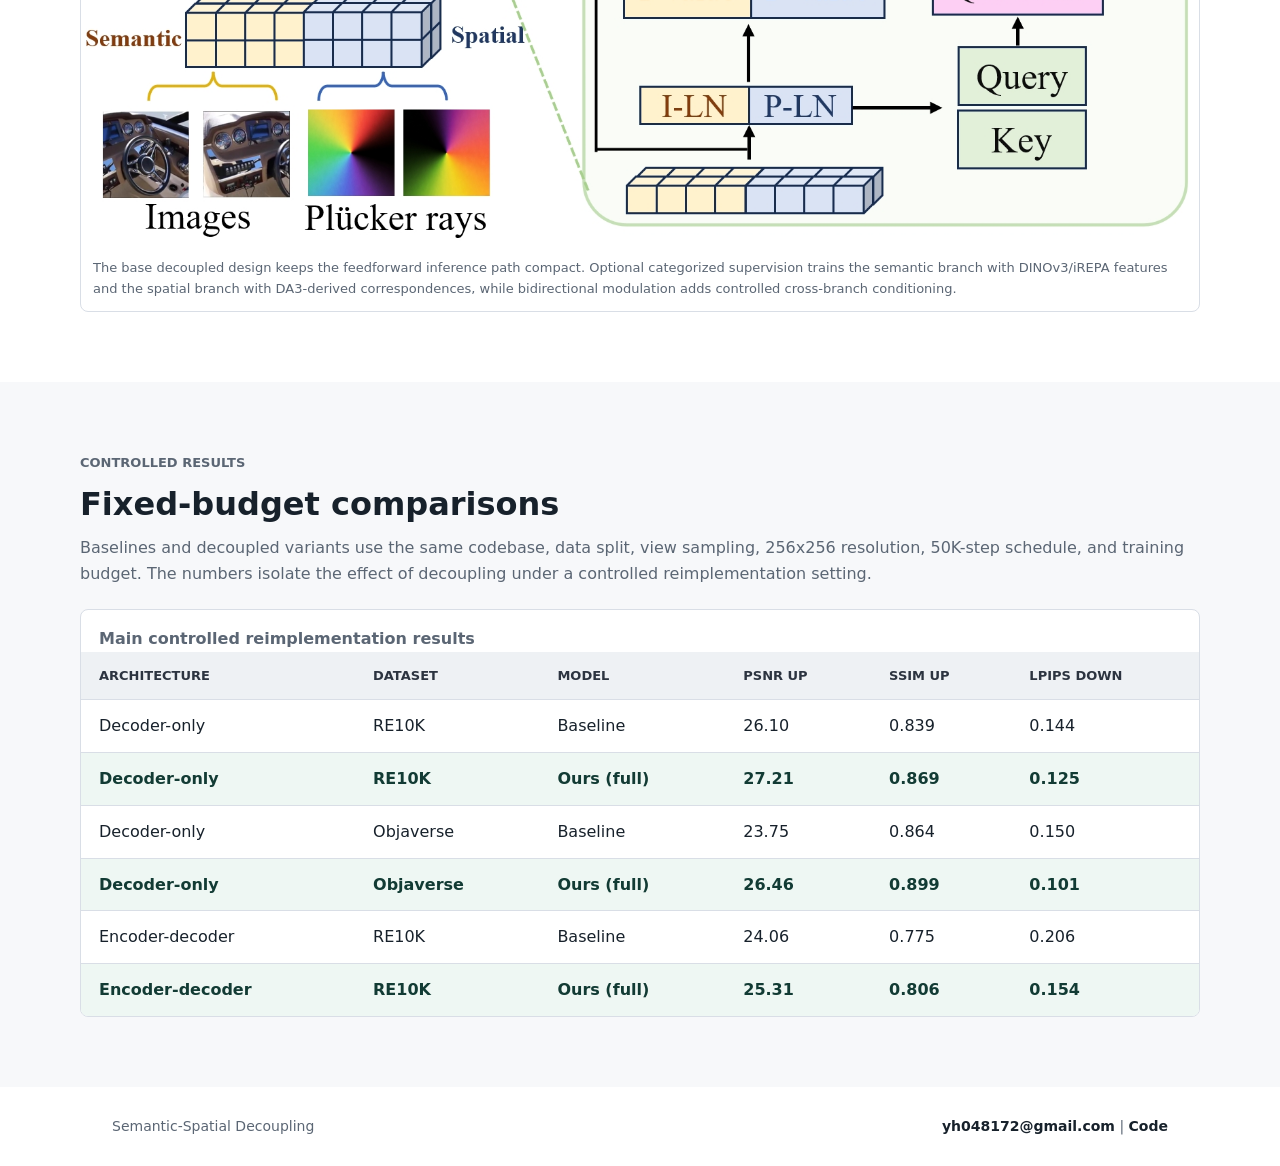
==== commit d68b61eb: "docs: publish interactive demo visualization" ====
--- a/index.html
+++ b/index.html
@@ -81,8 +81,9 @@
                 <h3>3D spatial query path</h3>
               </div>
               <div class="spatial-map">
-                <svg id="cameraMap" viewBox="0 0 640 460" role="img" aria-label="3D camera positions and target trajectory"></svg>
+                <svg id="cameraMap" viewBox="0 0 640 390" role="img" tabindex="0" aria-label="Interactive 3D camera positions and target trajectory"></svg>
                 <div class="map-placeholder" id="cameraMapPlaceholder">Camera geometry is drawn from the demo manifest.</div>
+                <div class="map-action-hint" aria-hidden="true">Drag · scroll · double-click reset</div>
               </div>
               <div class="track-controls" aria-label="Track position controls">
                 <button class="icon-button" id="trackBack" type="button" aria-label="Previous camera position">
--- a/style.css
+++ b/style.css
@@ -233,7 +233,7 @@
 }
 
 .section-heading {
-  margin-bottom: 28px;
+  margin-bottom: 22px;
 }
 
 h2 {
@@ -272,7 +272,7 @@
   align-items: center;
   justify-content: space-between;
   gap: 18px;
-  padding: 18px 20px;
+  padding: 15px 18px;
   border-bottom: 1px solid var(--line);
   background: #fbfcfd;
 }
@@ -317,9 +317,9 @@
 .explorer-layout {
   display: grid;
   align-items: start;
-  grid-template-columns: minmax(280px, 0.86fr) minmax(0, 1.74fr);
-  gap: 18px;
-  padding: 18px;
+  grid-template-columns: minmax(300px, 0.76fr) minmax(0, 1.92fr);
+  gap: 12px;
+  padding: 12px;
 }
 
 .camera-panel,
@@ -334,18 +334,19 @@
 
 .camera-panel {
   display: flex;
+  align-self: start;
   min-width: 0;
   flex-direction: column;
-  gap: 16px;
-  padding: 16px;
+  gap: 10px;
+  padding: 12px;
   background: linear-gradient(180deg, #ffffff 0%, #f6f9fb 100%);
 }
 
 .stage-panel {
   display: grid;
   min-width: 0;
-  gap: 14px;
-  padding: 14px;
+  gap: 12px;
+  padding: 12px;
   background: #f7f8fa;
 }
 
@@ -356,7 +357,7 @@
 
 .panel-heading h3 {
   color: var(--text);
-  font-size: 19px;
+  font-size: 18px;
   line-height: 1.25;
 }
 
@@ -365,7 +366,7 @@
   align-items: baseline;
   justify-content: space-between;
   gap: 14px;
-  margin-bottom: 12px;
+  margin-bottom: 8px;
 }
 
 .panel-kicker {
@@ -378,20 +379,49 @@
 
 .spatial-map {
   position: relative;
-  min-height: 360px;
+  min-height: 320px;
+  aspect-ratio: 1.32;
   overflow: hidden;
   border: 1px solid var(--line);
   border-radius: 8px;
   background:
-    linear-gradient(135deg, rgba(36, 95, 168, 0.08), rgba(11, 117, 100, 0.08)),
+    radial-gradient(circle at 44% 34%, rgba(255, 255, 255, 0.88), rgba(255, 255, 255, 0) 34%),
+    linear-gradient(135deg, rgba(36, 95, 168, 0.1), rgba(11, 117, 100, 0.11)),
     #f8fafc;
+  cursor: grab;
+  touch-action: none;
+}
+
+.spatial-map:active {
+  cursor: grabbing;
 }
 
 .spatial-map svg {
   display: block;
   width: 100%;
   height: 100%;
-  min-height: 360px;
+  min-height: 320px;
+  outline: none;
+}
+
+.spatial-map svg:focus-visible {
+  box-shadow: inset 0 0 0 2px rgba(36, 95, 168, 0.42);
+}
+
+.map-action-hint {
+  position: absolute;
+  right: 10px;
+  bottom: 9px;
+  max-width: calc(100% - 20px);
+  padding: 5px 8px;
+  border: 1px solid rgba(139, 159, 176, 0.28);
+  border-radius: 999px;
+  background: rgba(255, 255, 255, 0.76);
+  color: var(--muted);
+  font-size: 11px;
+  font-weight: 750;
+  line-height: 1.2;
+  pointer-events: none;
 }
 
 .map-placeholder {
@@ -411,81 +441,131 @@
 }
 
 .map-floor {
-  fill: rgba(234, 241, 247, 0.82);
-  stroke: #c8d5df;
-  stroke-width: 1.2;
-}
-
-.map-grid-lines line {
+  fill: rgba(230, 238, 246, 0.82);
+  stroke: rgba(117, 139, 158, 0.42);
+  stroke-width: 1.1;
+}
+
+.map-backdrop {
+  fill: rgba(245, 248, 251, 0.62);
+  stroke: rgba(160, 176, 190, 0.26);
+  stroke-width: 1;
+}
+
+.map-grid-lines .grid-line {
   stroke: rgba(139, 159, 176, 0.34);
   stroke-linecap: round;
   stroke-width: 1.1;
 }
 
+.map-grid-lines .wall-grid-line {
+  stroke: rgba(139, 159, 176, 0.18);
+  stroke-dasharray: 3 7;
+  stroke-linecap: round;
+}
+
+.scene-axes .axis-line {
+  stroke-linecap: round;
+  stroke-width: 2.1;
+}
+
+.axis-x {
+  stroke: rgba(36, 95, 168, 0.42);
+}
+
+.axis-y {
+  stroke: rgba(82, 93, 105, 0.3);
+}
+
+.axis-z {
+  stroke: rgba(11, 117, 100, 0.4);
+}
+
+.trajectory-shadow {
+  fill: none;
+  stroke: rgba(10, 18, 32, 0.14);
+  stroke-linecap: round;
+  stroke-linejoin: round;
+  stroke-width: 7;
+}
+
 .trajectory-line {
   fill: none;
   stroke: var(--green);
-  stroke-dasharray: 8 10;
+  stroke-dasharray: 8 8;
   stroke-linecap: round;
   stroke-linejoin: round;
-  stroke-width: 4;
-}
-
-.ray-fan line {
-  stroke: rgba(36, 95, 168, 0.2);
+  stroke-width: 4.2;
+}
+
+.trajectory-knot {
+  fill: #ffffff;
+  stroke: var(--green);
+  stroke-width: 2;
+}
+
+.trajectory-knot.active {
+  fill: var(--red);
+  stroke: #ffffff;
+  stroke-width: 2.4;
+}
+
+.ray-fan .ray-line {
+  stroke: rgba(36, 95, 168, 0.22);
+  stroke-dasharray: 4 7;
   stroke-linecap: round;
-  stroke-width: 2;
-}
-
-.camera-glyph {
-  transform-box: fill-box;
-  transform-origin: center;
-}
-
-.camera-glyph .pyramid-face,
-.camera-glyph .pyramid-base {
+  stroke-width: 2.1;
+}
+
+.camera-frustum {
+  transition: opacity 160ms ease;
+}
+
+.camera-shadow {
+  fill: rgba(10, 18, 32, 0.13);
+}
+
+.frustum-face {
   stroke-linejoin: round;
   stroke-width: 2;
 }
 
-.camera-glyph .pyramid-center {
+.frustum-edge {
   stroke-linecap: round;
-  stroke-width: 1.6;
-}
-
-.input-camera .pyramid-left {
-  fill: rgba(36, 95, 168, 0.16);
+  stroke-width: 1.75;
+}
+
+.input-camera .frustum-face {
+  fill: rgba(36, 95, 168, 0.17);
   stroke: var(--blue);
 }
 
-.input-camera .pyramid-right,
-.input-camera .pyramid-base {
-  fill: rgba(36, 95, 168, 0.07);
+.input-camera .frustum-edge,
+.input-camera .camera-center {
   stroke: var(--blue);
 }
 
-.input-camera .pyramid-center {
-  stroke: rgba(36, 95, 168, 0.82);
-}
-
-.output-camera .pyramid-left {
-  fill: rgba(166, 66, 50, 0.16);
+.input-camera .camera-center {
+  fill: #ffffff;
+}
+
+.output-camera .frustum-face {
+  fill: rgba(166, 66, 50, 0.13);
   stroke: var(--red);
 }
 
-.output-camera .pyramid-right,
-.output-camera .pyramid-base {
-  fill: rgba(166, 66, 50, 0.08);
+.output-camera .frustum-edge,
+.output-camera .camera-center {
   stroke: var(--red);
 }
 
-.output-camera .pyramid-center {
-  stroke: rgba(166, 66, 50, 0.82);
-}
-
-.camera-glyph text {
+.output-camera .camera-center {
+  fill: #ffffff;
+}
+
+.camera-frustum text {
   font-family: inherit;
-  font-size: 14px;
+  font-size: 13px;
   font-weight: 850;
   paint-order: stroke;
   stroke: #ffffff;
@@ -501,13 +581,13 @@
   fill: var(--red);
 }
 
-.input-camera.active .pyramid-face,
-.input-camera.active .pyramid-base {
+.input-camera.active .frustum-face {
   fill: #fff4f1;
   stroke: var(--red);
 }
 
-.input-camera.active .pyramid-center {
+.input-camera.active .frustum-edge,
+.input-camera.active .camera-center {
   stroke: var(--red);
 }
 
@@ -516,28 +596,34 @@
 }
 
 .output-camera {
-  opacity: 0.42;
+  opacity: 0.46;
 }
 
 .output-camera.active {
-  opacity: 0.7;
+  opacity: 0.78;
 }
 
 .current-camera {
-  filter: drop-shadow(0 8px 12px rgba(166, 66, 50, 0.25));
-}
-
-.current-camera .pyramid-face,
-.current-camera .pyramid-base {
+  opacity: 1;
+  filter: drop-shadow(0 10px 14px rgba(166, 66, 50, 0.28));
+}
+
+.current-camera .frustum-face {
   fill: #fff4f1;
   stroke: var(--red);
   stroke-width: 2.8;
 }
 
+.current-camera .frustum-edge,
+.current-camera .camera-center {
+  stroke: var(--red);
+  stroke-width: 2.4;
+}
+
 .track-controls {
   display: grid;
-  grid-template-columns: 38px minmax(0, 1fr) 38px;
-  gap: 8px 10px;
+  grid-template-columns: 34px minmax(0, 1fr) 34px;
+  gap: 6px 8px;
   align-items: center;
 }
 
@@ -555,8 +641,8 @@
   display: inline-flex;
   align-items: center;
   justify-content: center;
-  width: 38px;
-  height: 38px;
+  width: 34px;
+  height: 34px;
   border: 1px solid var(--line);
   border-radius: 8px;
   background: #ffffff;
@@ -580,7 +666,7 @@
   justify-content: space-between;
   gap: 10px;
   color: var(--muted);
-  font-size: 13px;
+  font-size: 12px;
   font-weight: 750;
 }
 
@@ -594,9 +680,9 @@
 .map-legend {
   display: flex;
   flex-wrap: wrap;
-  gap: 8px 12px;
-  color: var(--muted);
-  font-size: 12px;
+  gap: 6px 10px;
+  color: var(--muted);
+  font-size: 11px;
   line-height: 1.35;
 }
 
@@ -629,20 +715,22 @@
 }
 
 .input-deck {
-  padding: 14px;
+  padding: 12px;
 }
 
 .input-view-grid {
   display: grid;
   grid-template-columns: repeat(2, minmax(0, 1fr));
-  gap: 10px;
+  gap: 8px;
 }
 
 .output-view-grid {
   display: grid;
   grid-template-columns: 1fr;
-  gap: 9px;
-  padding: 12px;
+  grid-template-rows: repeat(3, minmax(0, 1fr));
+  flex: 1;
+  gap: 8px;
+  padding: 10px;
   background: #f7f9fb;
 }
 
@@ -650,8 +738,8 @@
 .output-view-tile {
   display: grid;
   min-width: 0;
-  gap: 7px;
-  padding: 8px;
+  gap: 6px;
+  padding: 7px;
   border: 1px solid var(--line);
   border-radius: 8px;
   background: #ffffff;
@@ -661,6 +749,10 @@
   text-align: left;
 }
 
+.output-view-tile {
+  grid-template-rows: minmax(0, 1fr) auto;
+}
+
 .input-view-tile.active,
 .output-view-tile.active {
   border-color: var(--red);
@@ -672,7 +764,7 @@
   display: flex;
   align-items: center;
   justify-content: center;
-  aspect-ratio: 16 / 10;
+  aspect-ratio: 16 / 8.4;
   overflow: hidden;
   border: 1px solid var(--line);
   border-radius: 6px;
@@ -683,7 +775,8 @@
 }
 
 .output-thumb-frame {
-  aspect-ratio: 16 / 7;
+  min-height: 0;
+  aspect-ratio: auto;
 }
 
 .input-thumb-frame.has-media img,
@@ -702,8 +795,8 @@
 
 .view-stage {
   display: grid;
-  grid-template-columns: minmax(0, 0.72fr) minmax(0, 1.28fr);
-  gap: 14px;
+  grid-template-columns: minmax(172px, 0.52fr) minmax(0, 1.48fr);
+  gap: 12px;
   align-items: stretch;
 }
 
@@ -719,7 +812,7 @@
 .media-frame {
   position: relative;
   display: flex;
-  min-height: 230px;
+  min-height: 210px;
   align-items: center;
   justify-content: center;
   overflow: hidden;
@@ -727,7 +820,7 @@
 }
 
 .video-frame {
-  min-height: 430px;
+  min-height: 392px;
   background: var(--ink);
 }
 
@@ -739,7 +832,7 @@
 }
 
 .video-frame video {
-  min-height: 430px;
+  min-height: 392px;
   background: var(--ink);
 }
 
@@ -766,9 +859,9 @@
 }
 
 figcaption {
-  padding: 12px 14px 14px;
-  color: var(--muted);
-  font-size: 14px;
+  padding: 10px 12px 12px;
+  color: var(--muted);
+  font-size: 13px;
 }
 
 .analysis-stack {
@@ -870,7 +963,12 @@
 
   .spatial-map,
   .spatial-map svg {
-    min-height: 310px;
+    min-height: 300px;
+  }
+
+  .video-frame,
+  .video-frame video {
+    min-height: 340px;
   }
 
 }
@@ -939,7 +1037,7 @@
   }
 
   .generation-explorer {
-    padding: 12px;
+    border-radius: 8px;
   }
 
   .explorer-toolbar {
@@ -952,11 +1050,11 @@
   }
 
   .explorer-layout {
-    padding: 0;
+    padding: 10px;
   }
 
   .track-controls {
-    grid-template-columns: 38px minmax(0, 1fr) 38px;
+    grid-template-columns: 34px minmax(0, 1fr) 34px;
   }
 
   .video-frame,
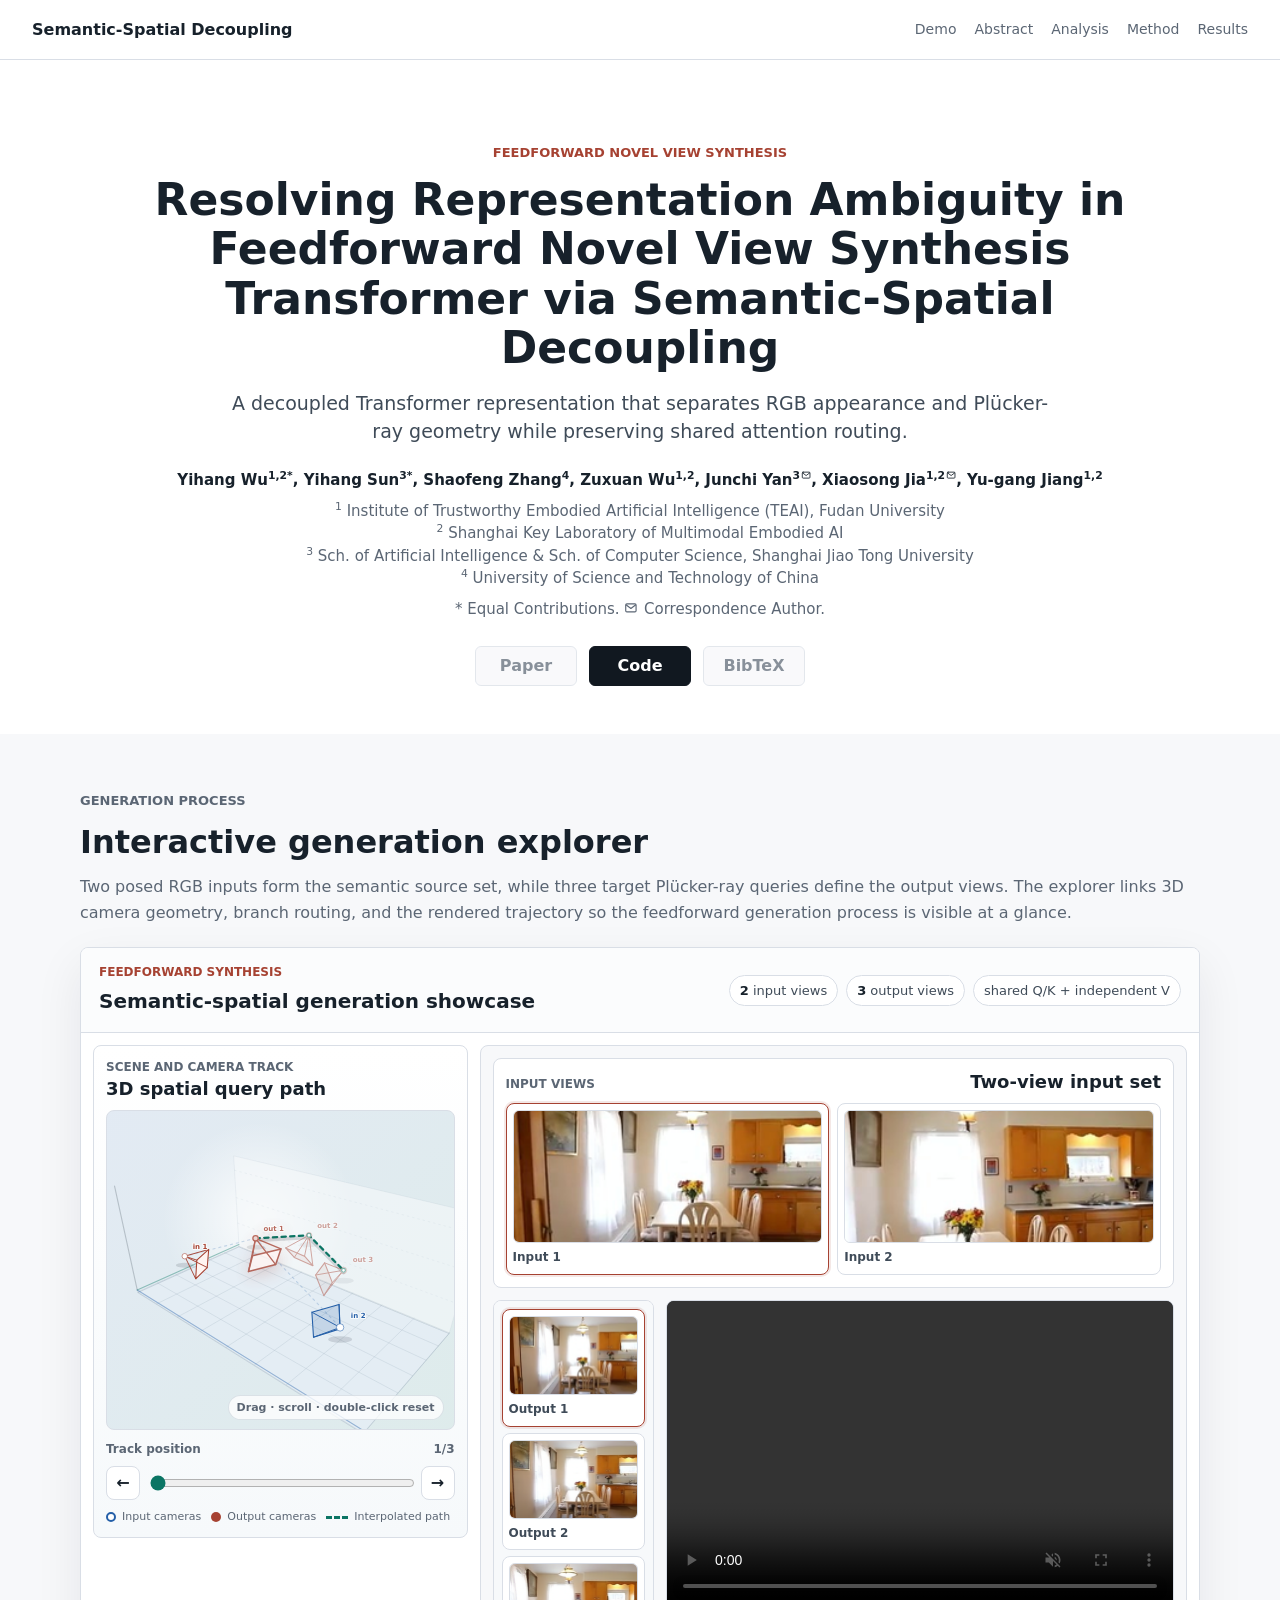
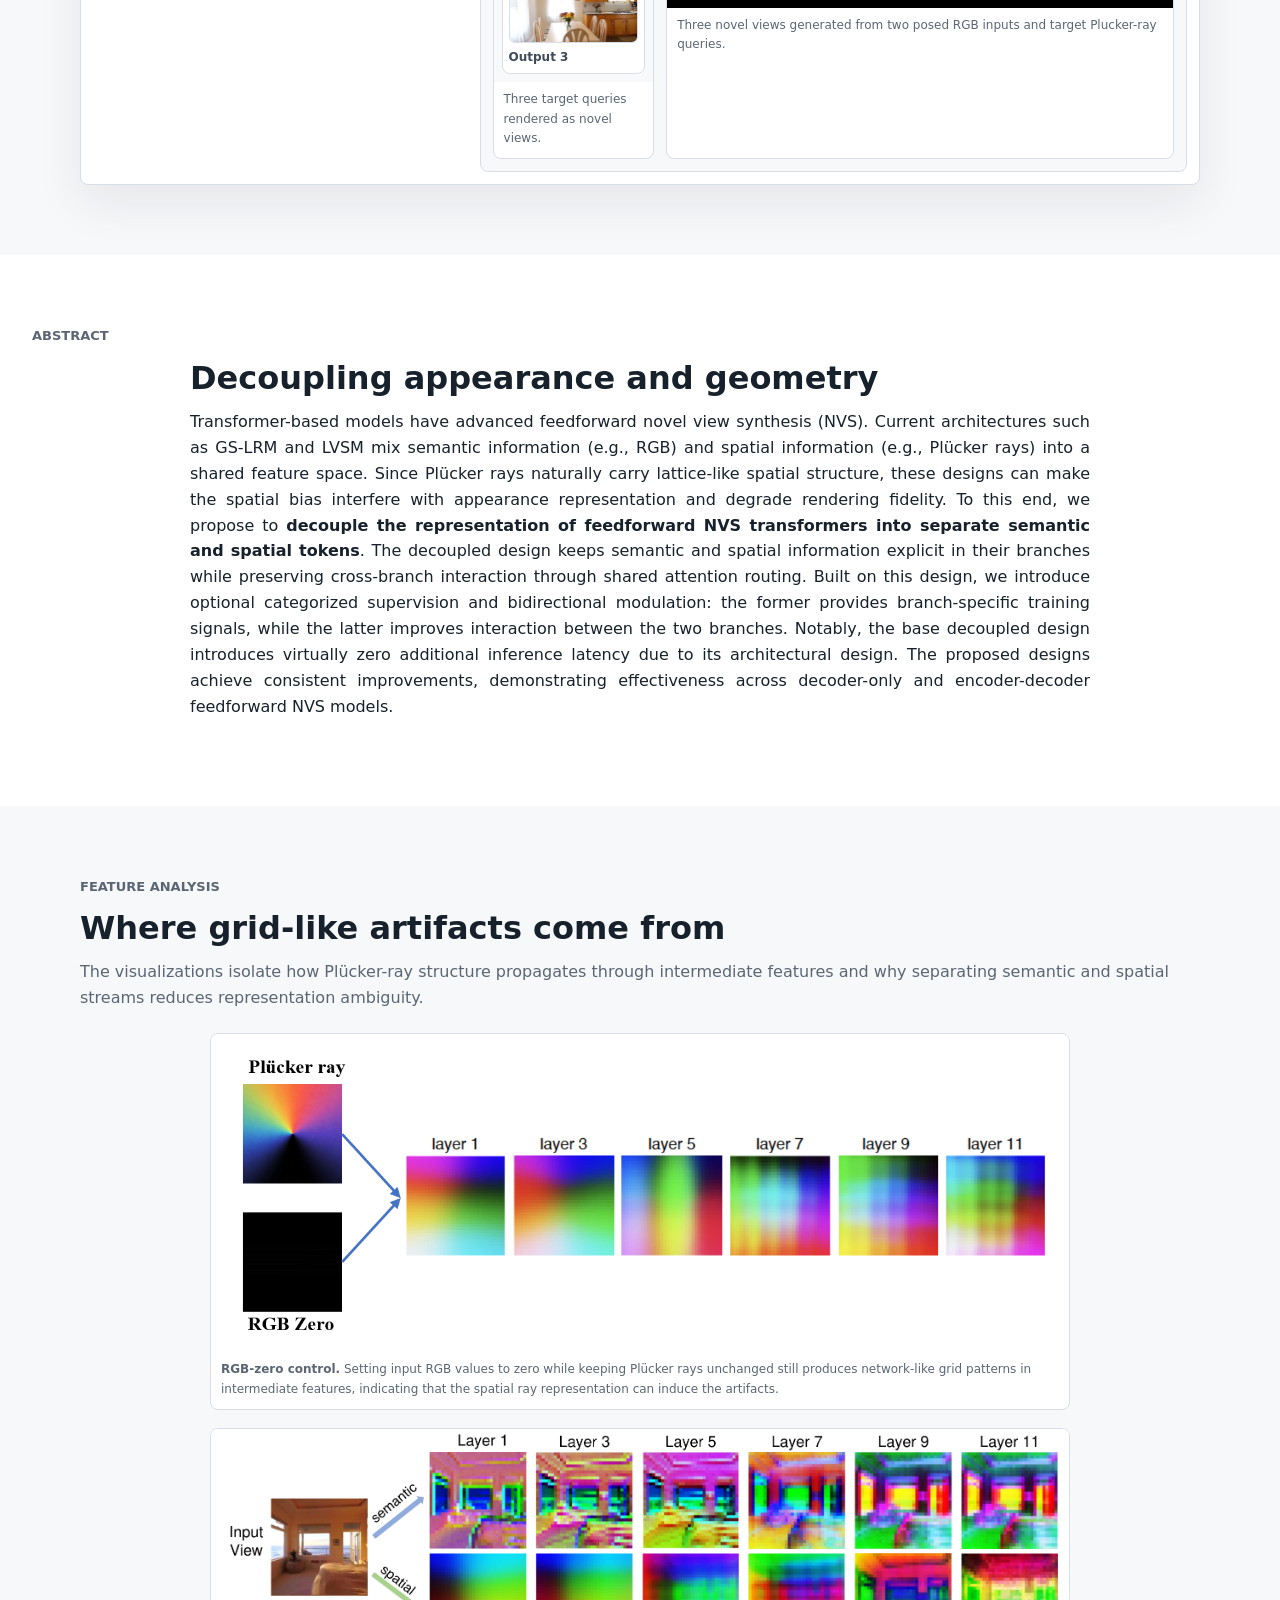
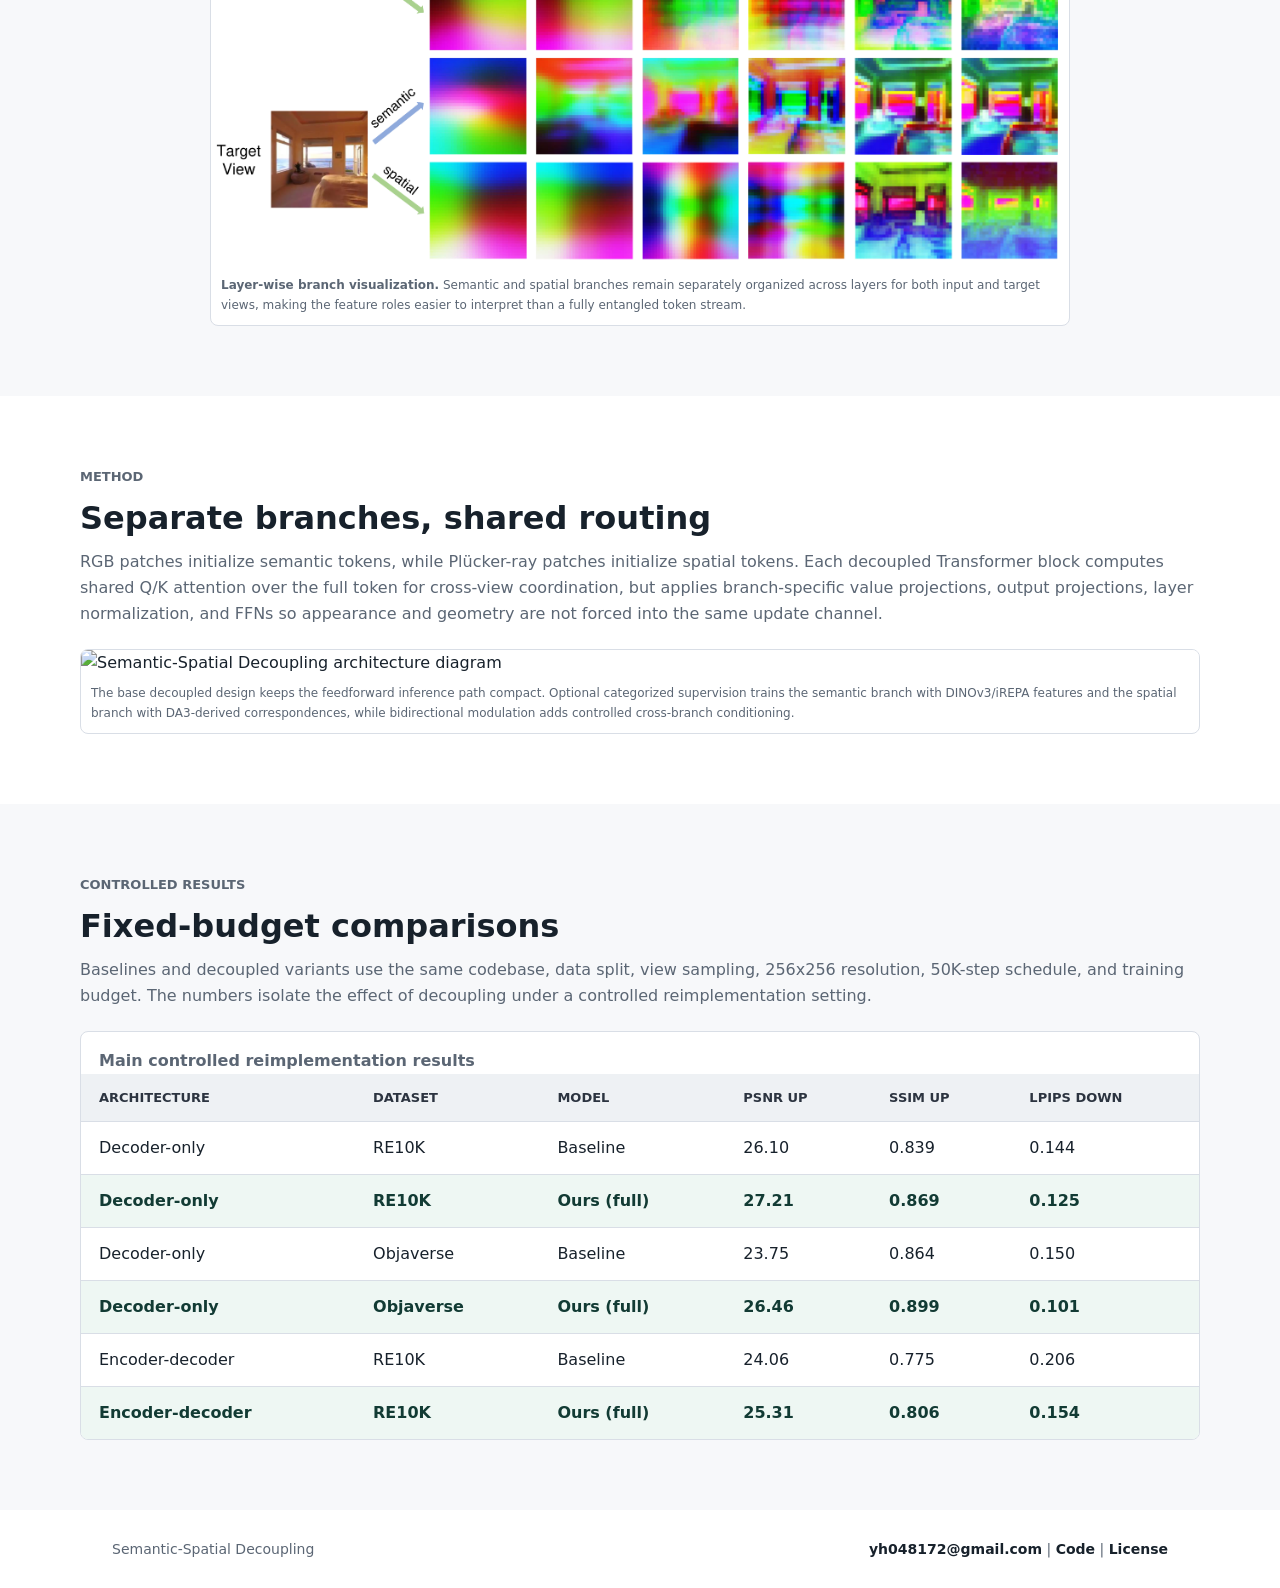
==== commit d1314ae4: "docs: publish website cleanup" ====
--- a/index.html
+++ b/index.html
@@ -263,6 +263,8 @@
         <a href="mailto:yh048172@gmail.com">yh048172@gmail.com</a>
         <span aria-hidden="true">|</span>
         <a href="https://github.com/hangzay/ssd_lvsm">Code</a>
+        <span aria-hidden="true">|</span>
+        <a href="https://github.com/hangzay/ssd_lvsm/blob/main/LICENSE.md">License</a>
       </p>
     </footer>
     <script src="demo.js"></script>
--- a/style.css
+++ b/style.css
@@ -224,6 +224,10 @@
   padding: 70px 32px;
 }
 
+section[id] {
+  scroll-margin-top: 78px;
+}
+
 .section.narrow > * {
   max-width: 900px;
 }
@@ -317,7 +321,7 @@
 .explorer-layout {
   display: grid;
   align-items: start;
-  grid-template-columns: minmax(300px, 0.76fr) minmax(0, 1.92fr);
+  grid-template-columns: minmax(320px, 0.9fr) minmax(0, 1.7fr);
   gap: 12px;
   padding: 12px;
 }
@@ -727,10 +731,10 @@
 .output-view-grid {
   display: grid;
   grid-template-columns: 1fr;
-  grid-template-rows: repeat(3, minmax(0, 1fr));
-  flex: 1;
-  gap: 8px;
-  padding: 10px;
+  grid-template-rows: repeat(3, auto);
+  flex: 0 0 auto;
+  gap: 6px;
+  padding: 8px;
   background: #f7f9fb;
 }
 
@@ -738,8 +742,8 @@
 .output-view-tile {
   display: grid;
   min-width: 0;
-  gap: 6px;
-  padding: 7px;
+  gap: 5px;
+  padding: 6px;
   border: 1px solid var(--line);
   border-radius: 8px;
   background: #ffffff;
@@ -764,7 +768,7 @@
   display: flex;
   align-items: center;
   justify-content: center;
-  aspect-ratio: 16 / 8.4;
+  aspect-ratio: 16 / 6.9;
   overflow: hidden;
   border: 1px solid var(--line);
   border-radius: 6px;
@@ -776,7 +780,7 @@
 
 .output-thumb-frame {
   min-height: 0;
-  aspect-ratio: auto;
+  aspect-ratio: 16 / 9.8;
 }
 
 .input-thumb-frame.has-media img,
@@ -795,7 +799,7 @@
 
 .view-stage {
   display: grid;
-  grid-template-columns: minmax(172px, 0.52fr) minmax(0, 1.48fr);
+  grid-template-columns: minmax(150px, 0.42fr) minmax(0, 1.32fr);
   gap: 12px;
   align-items: stretch;
 }
@@ -812,7 +816,7 @@
 .media-frame {
   position: relative;
   display: flex;
-  min-height: 210px;
+  min-height: 0;
   align-items: center;
   justify-content: center;
   overflow: hidden;
@@ -820,7 +824,7 @@
 }
 
 .video-frame {
-  min-height: 392px;
+  height: clamp(260px, 24vw, 320px);
   background: var(--ink);
 }
 
@@ -832,7 +836,7 @@
 }
 
 .video-frame video {
-  min-height: 392px;
+  min-height: 0;
   background: var(--ink);
 }
 
@@ -859,14 +863,15 @@
 }
 
 figcaption {
-  padding: 10px 12px 12px;
-  color: var(--muted);
-  font-size: 13px;
+  padding: 8px 10px 10px;
+  color: var(--muted);
+  font-size: 12px;
 }
 
 .analysis-stack {
   display: grid;
-  gap: 22px;
+  max-width: 940px;
+  gap: 18px;
 }
 
 .figure {
@@ -884,7 +889,12 @@
 }
 
 .analysis-figure:first-child img {
-  padding: 18px;
+  padding: 14px;
+}
+
+.analysis-figure img {
+  max-height: 520px;
+  object-fit: contain;
 }
 
 .table-wrap {
@@ -968,7 +978,7 @@
 
   .video-frame,
   .video-frame video {
-    min-height: 340px;
+    height: 300px;
   }
 
 }
@@ -996,6 +1006,10 @@
     padding: 54px 22px;
   }
 
+  section[id] {
+    scroll-margin-top: 124px;
+  }
+
   h1 {
     font-size: 34px;
   }
@@ -1059,7 +1073,7 @@
 
   .video-frame,
   .video-frame video {
-    min-height: 260px;
+    height: 230px;
   }
 
   .abstract-text {
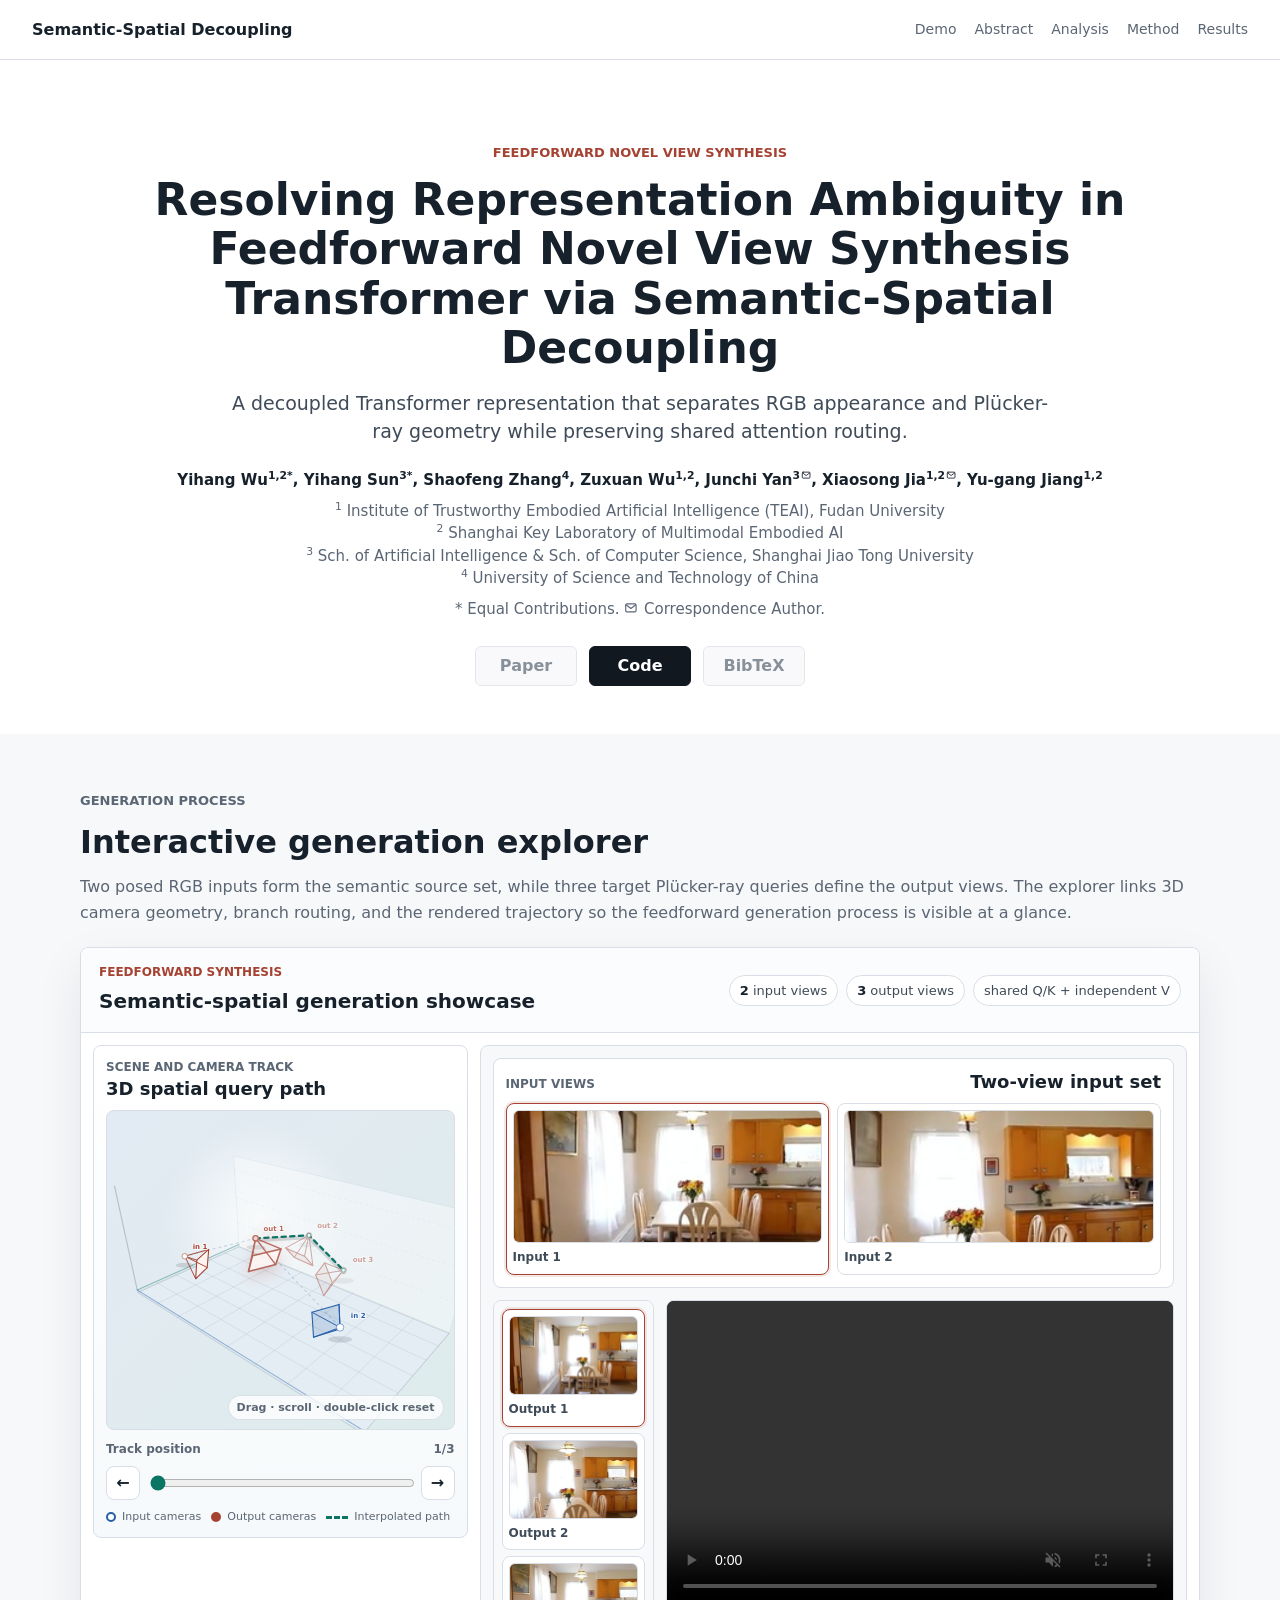
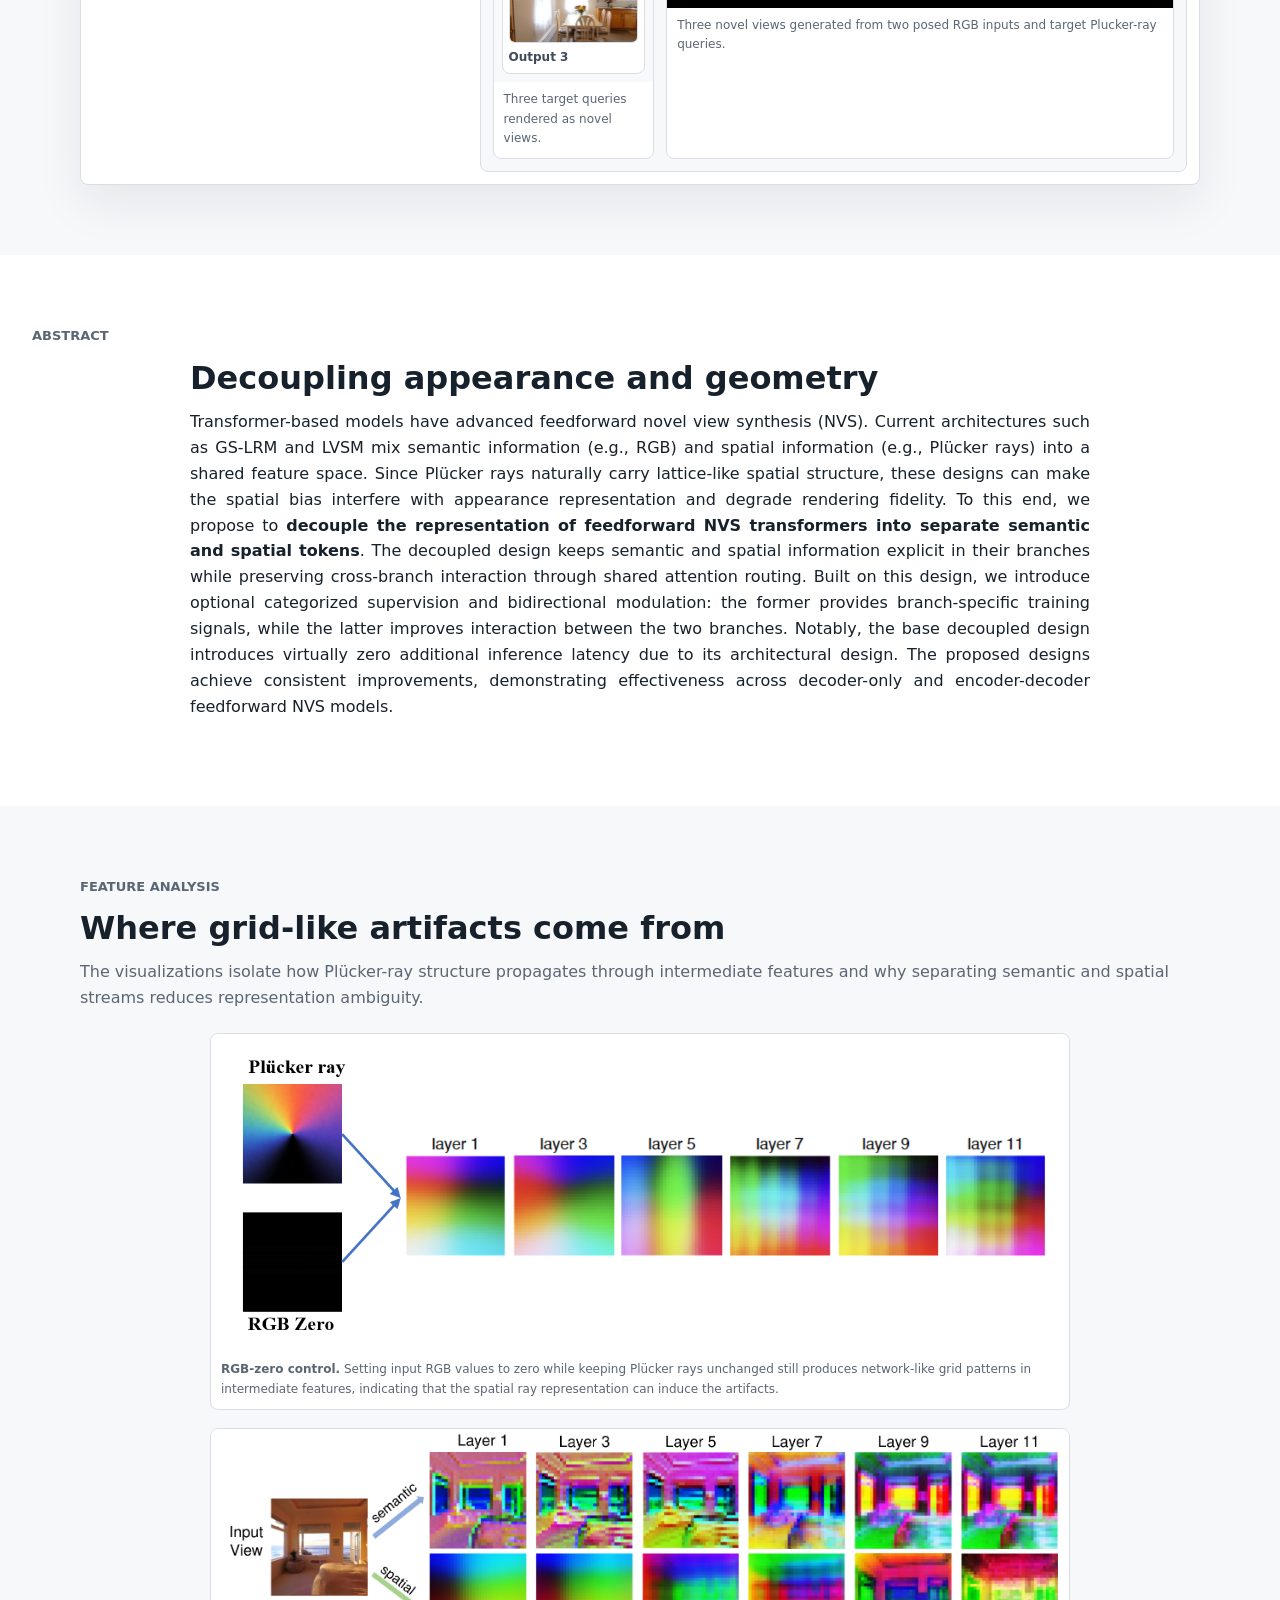
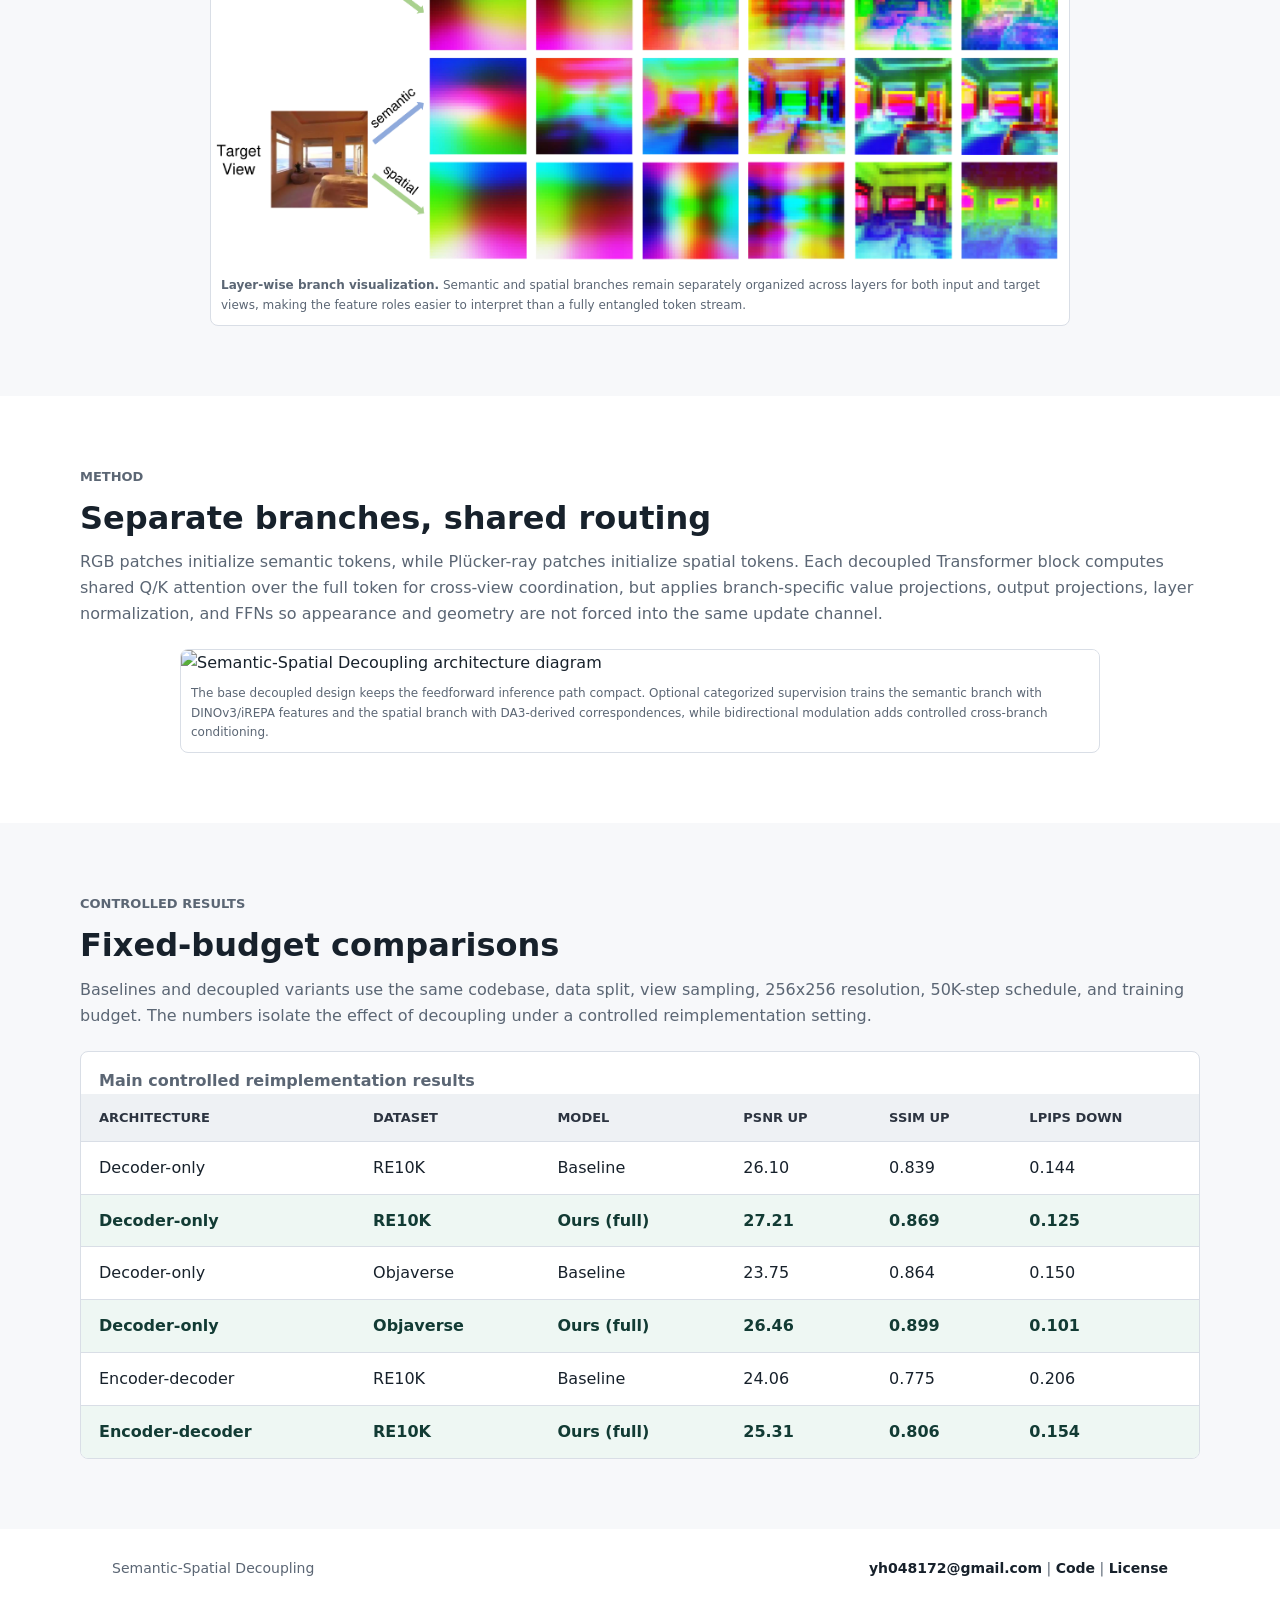
==== commit da678a11: "docs: publish method figure resize" ====
--- a/index.html
+++ b/index.html
@@ -172,7 +172,7 @@
             RGB patches initialize semantic tokens, while Pl&uuml;cker-ray patches initialize spatial tokens. Each decoupled Transformer block computes shared Q/K attention over the full token for cross-view coordination, but applies branch-specific value projections, output projections, layer normalization, and FFNs so appearance and geometry are not forced into the same update channel.
           </p>
         </div>
-        <figure class="figure">
+        <figure class="figure method-figure">
           <img src="assets/model.png" alt="Semantic-Spatial Decoupling architecture diagram">
           <figcaption>
             The base decoupled design keeps the feedforward inference path compact. Optional categorized supervision trains the semantic branch with DINOv3/iREPA features and the spatial branch with DA3-derived correspondences, while bidirectional modulation adds controlled cross-branch conditioning.
--- a/style.css
+++ b/style.css
@@ -897,6 +897,10 @@
   object-fit: contain;
 }
 
+.method-figure {
+  max-width: 920px;
+}
+
 .table-wrap {
   overflow-x: auto;
   border: 1px solid var(--line);
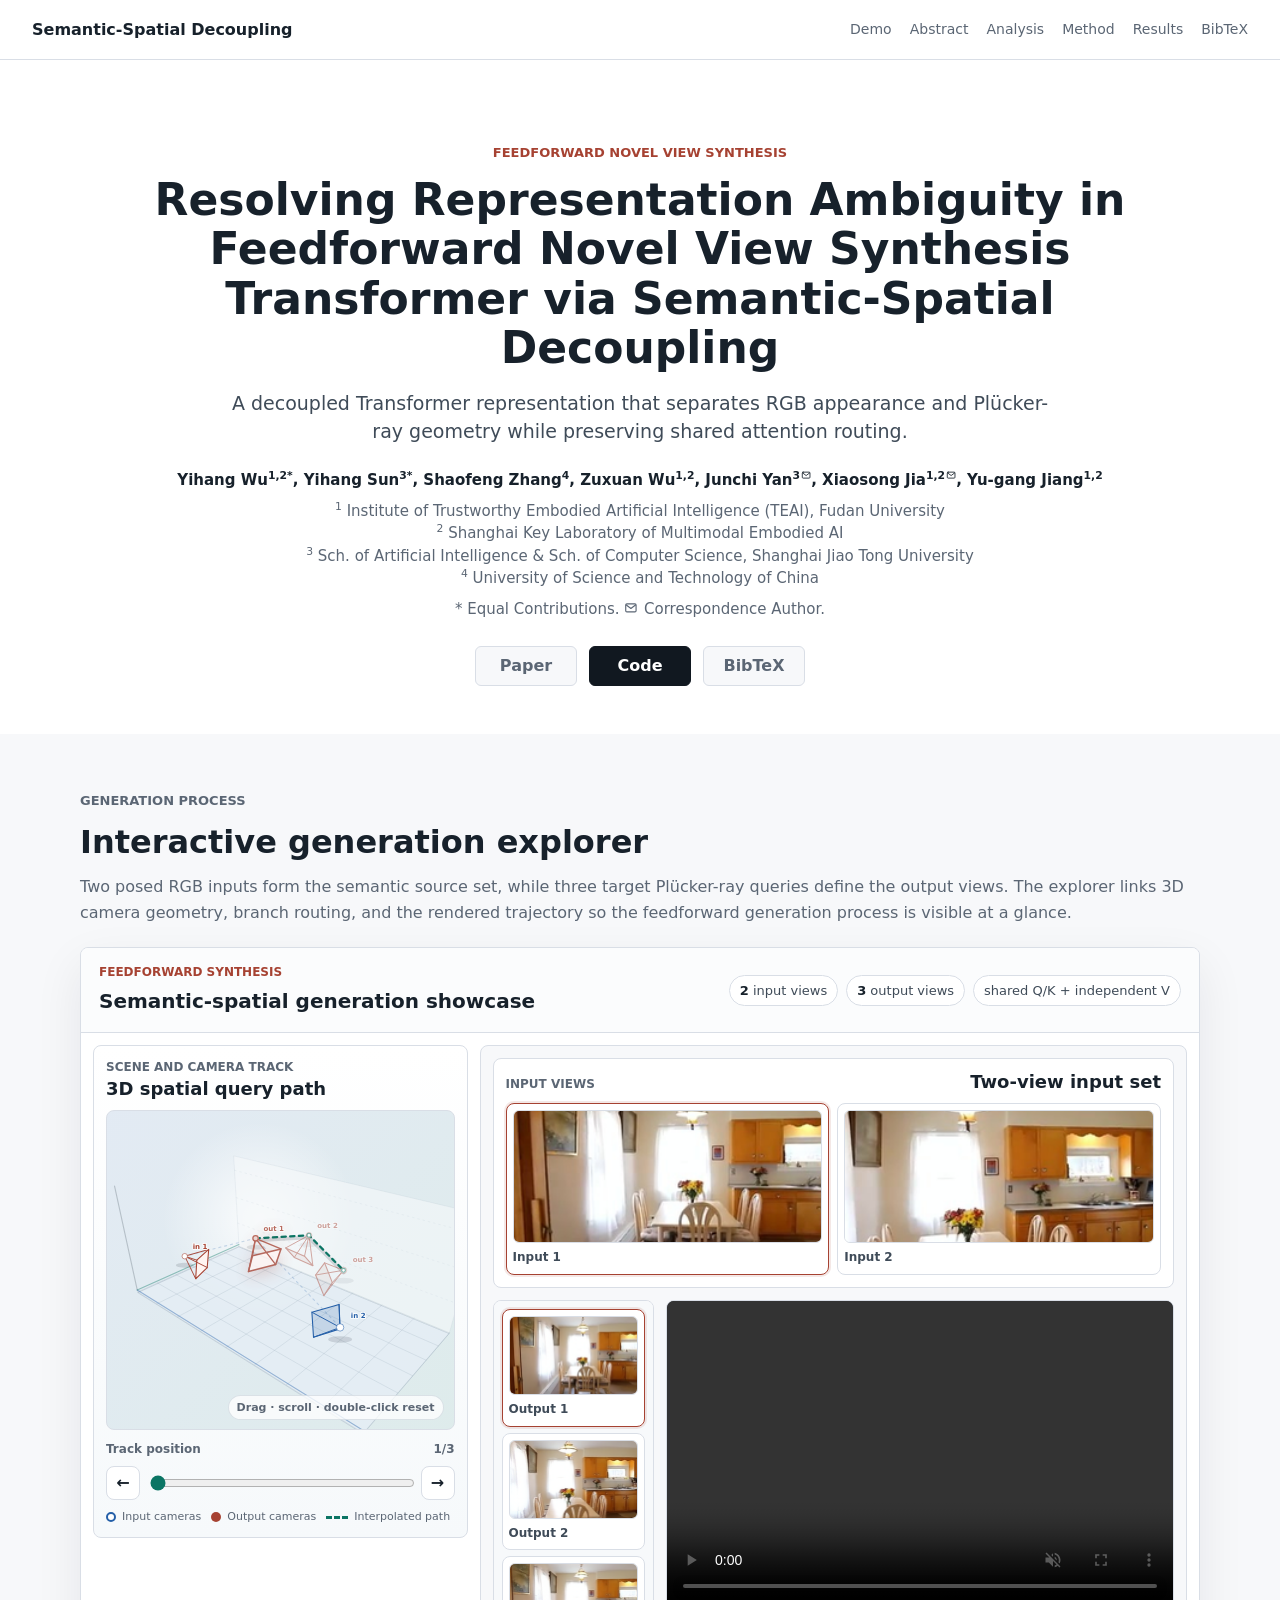
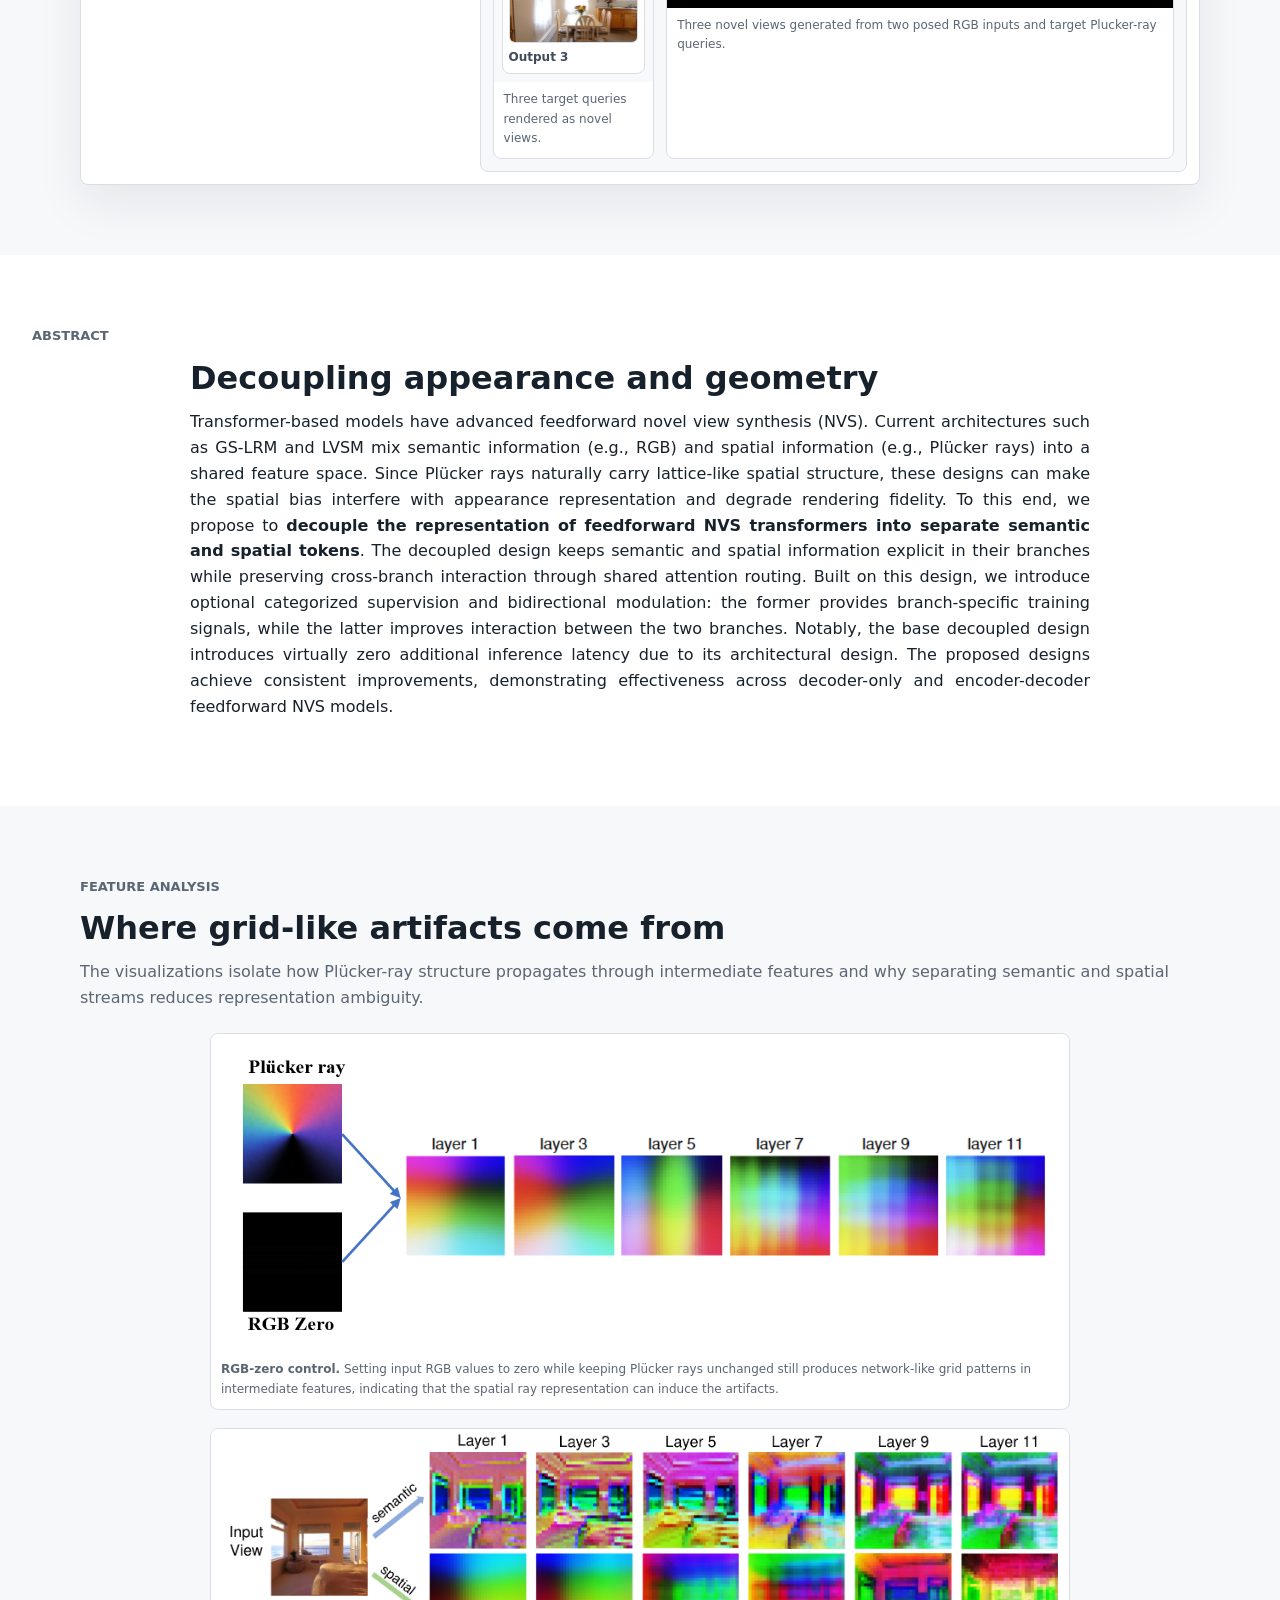
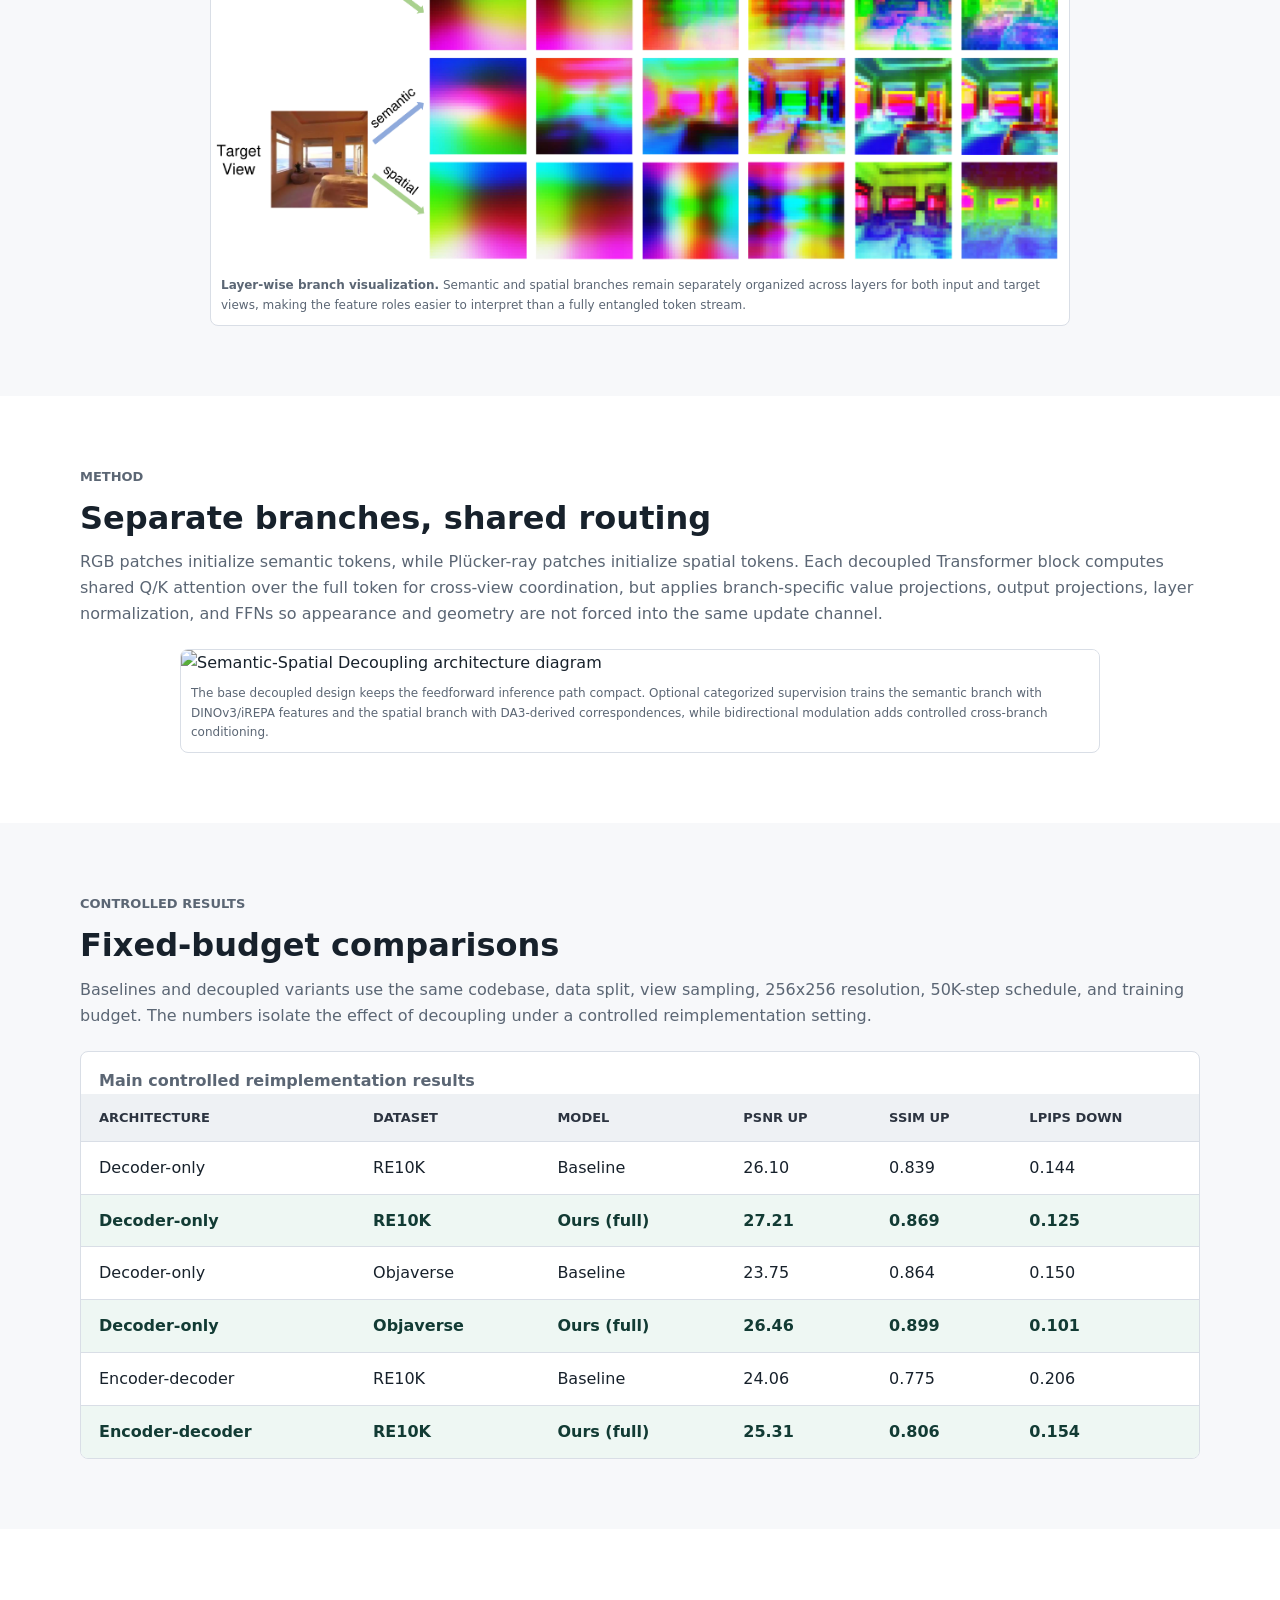
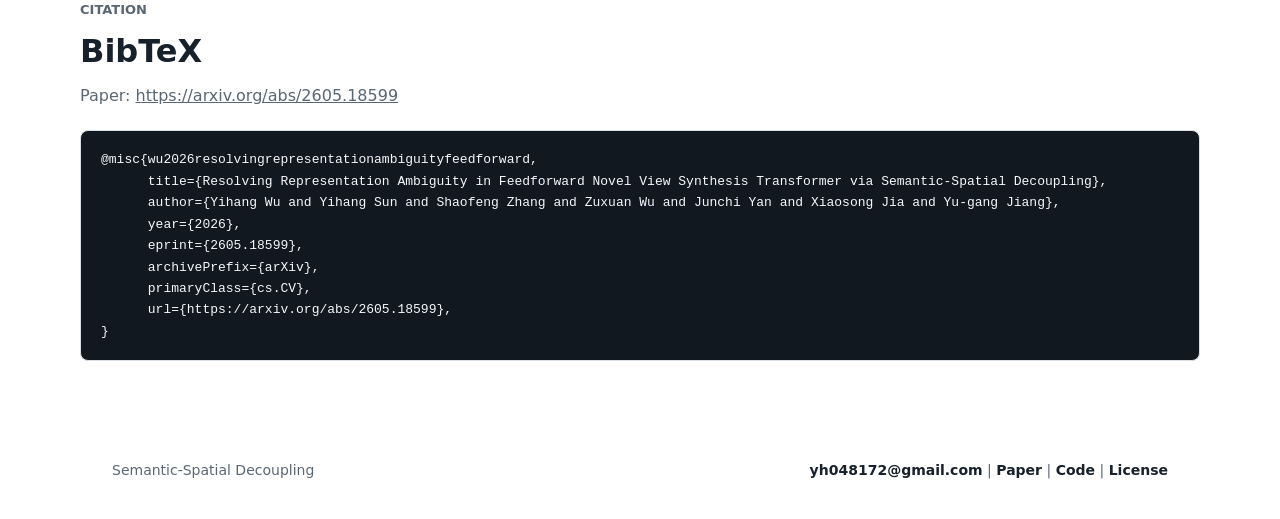
==== commit 168fd586: "docs: publish arxiv citation" ====
--- a/index.html
+++ b/index.html
@@ -20,6 +20,7 @@
         <a href="#analysis">Analysis</a>
         <a href="#method">Method</a>
         <a href="#results">Results</a>
+        <a href="#bibtex">BibTeX</a>
       </nav>
     </header>
 
@@ -46,9 +47,9 @@
             <p class="contribution-note">* Equal Contributions. <span class="corr-envelope note-envelope" aria-label="Correspondence Author"><svg viewBox="0 0 24 24" aria-hidden="true"><rect x="3" y="5" width="18" height="14" rx="2"></rect><path d="M4 7l8 6 8-6"></path></svg></span> Correspondence Author.</p>
           </div>
           <div class="hero-actions" aria-label="Project links">
-            <button class="action secondary" type="button" disabled>Paper</button>
+            <a class="action secondary" href="https://arxiv.org/abs/2605.18599">Paper</a>
             <a class="action primary" href="https://github.com/hangzay/ssd_lvsm">Code</a>
-            <button class="action secondary" type="button" disabled>BibTeX</button>
+            <a class="action secondary" href="#bibtex">BibTeX</a>
           </div>
         </div>
       </section>
@@ -255,12 +256,35 @@
           </table>
         </div>
       </section>
+
+      <section id="bibtex" class="section citation-section">
+        <div class="section-heading">
+          <p class="section-kicker">Citation</p>
+          <h2>BibTeX</h2>
+          <p>
+            Paper: <a href="https://arxiv.org/abs/2605.18599">https://arxiv.org/abs/2605.18599</a>
+          </p>
+        </div>
+        <div class="bibtex-card" aria-label="BibTeX citation">
+          <pre><code>@misc{wu2026resolvingrepresentationambiguityfeedforward,
+      title={Resolving Representation Ambiguity in Feedforward Novel View Synthesis Transformer via Semantic-Spatial Decoupling},
+      author={Yihang Wu and Yihang Sun and Shaofeng Zhang and Zuxuan Wu and Junchi Yan and Xiaosong Jia and Yu-gang Jiang},
+      year={2026},
+      eprint={2605.18599},
+      archivePrefix={arXiv},
+      primaryClass={cs.CV},
+      url={https://arxiv.org/abs/2605.18599},
+}</code></pre>
+        </div>
+      </section>
     </main>
 
     <footer class="site-footer">
       <p>Semantic-Spatial Decoupling</p>
       <p>
         <a href="mailto:yh048172@gmail.com">yh048172@gmail.com</a>
+        <span aria-hidden="true">|</span>
+        <a href="https://arxiv.org/abs/2605.18599">Paper</a>
         <span aria-hidden="true">|</span>
         <a href="https://github.com/hangzay/ssd_lvsm">Code</a>
         <span aria-hidden="true">|</span>
--- a/style.css
+++ b/style.css
@@ -213,10 +213,11 @@
 .action.secondary {
   background: var(--surface);
   color: var(--muted);
+  cursor: pointer;
+}
+
+.action:disabled {
   cursor: default;
-}
-
-.action:disabled {
   opacity: 0.72;
 }
 
@@ -908,6 +909,25 @@
   background: #ffffff;
 }
 
+.citation-section {
+  background: #ffffff;
+}
+
+.bibtex-card {
+  overflow-x: auto;
+  border: 1px solid var(--line);
+  border-radius: 8px;
+  background: #111820;
+}
+
+.bibtex-card pre {
+  margin: 0;
+  padding: 18px 20px;
+  color: #f6f8fb;
+  font: 13px/1.65 "SFMono-Regular", Consolas, "Liberation Mono", monospace;
+  white-space: pre;
+}
+
 table {
   width: 100%;
   min-width: 720px;
